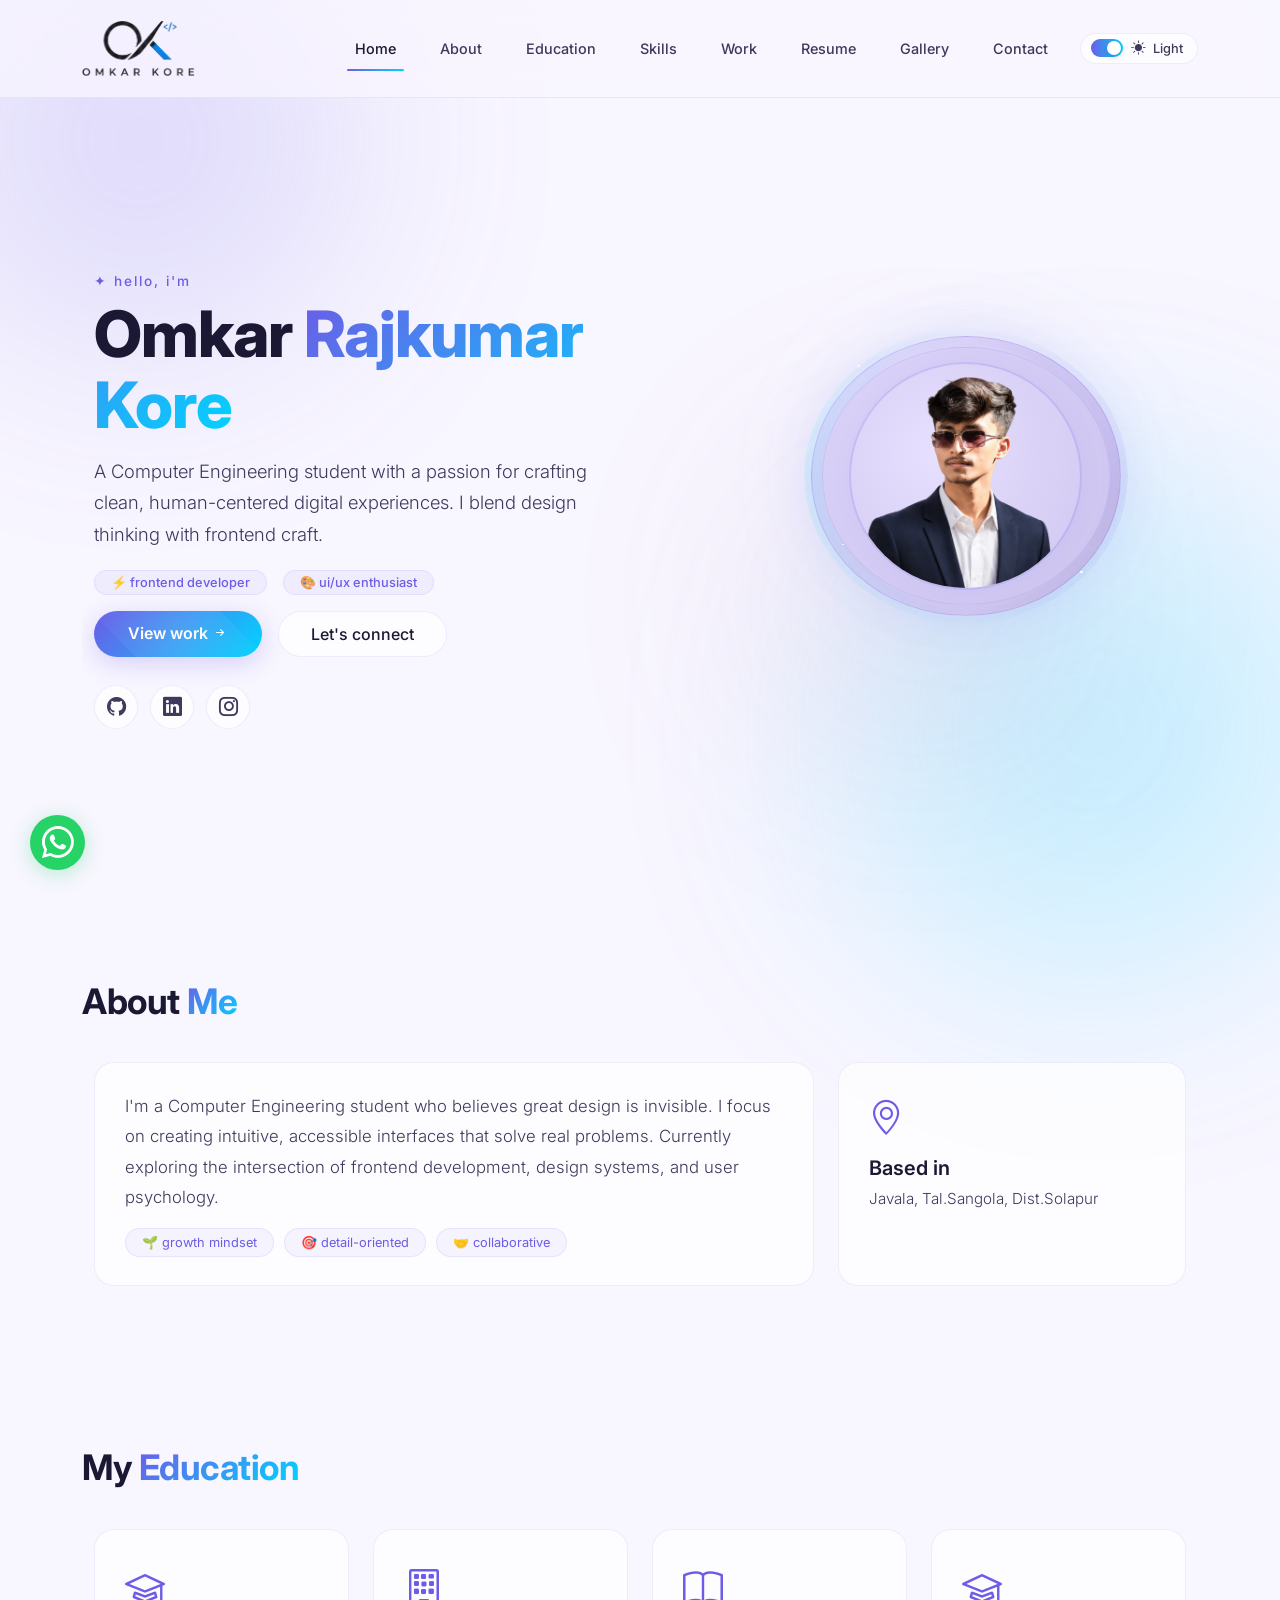
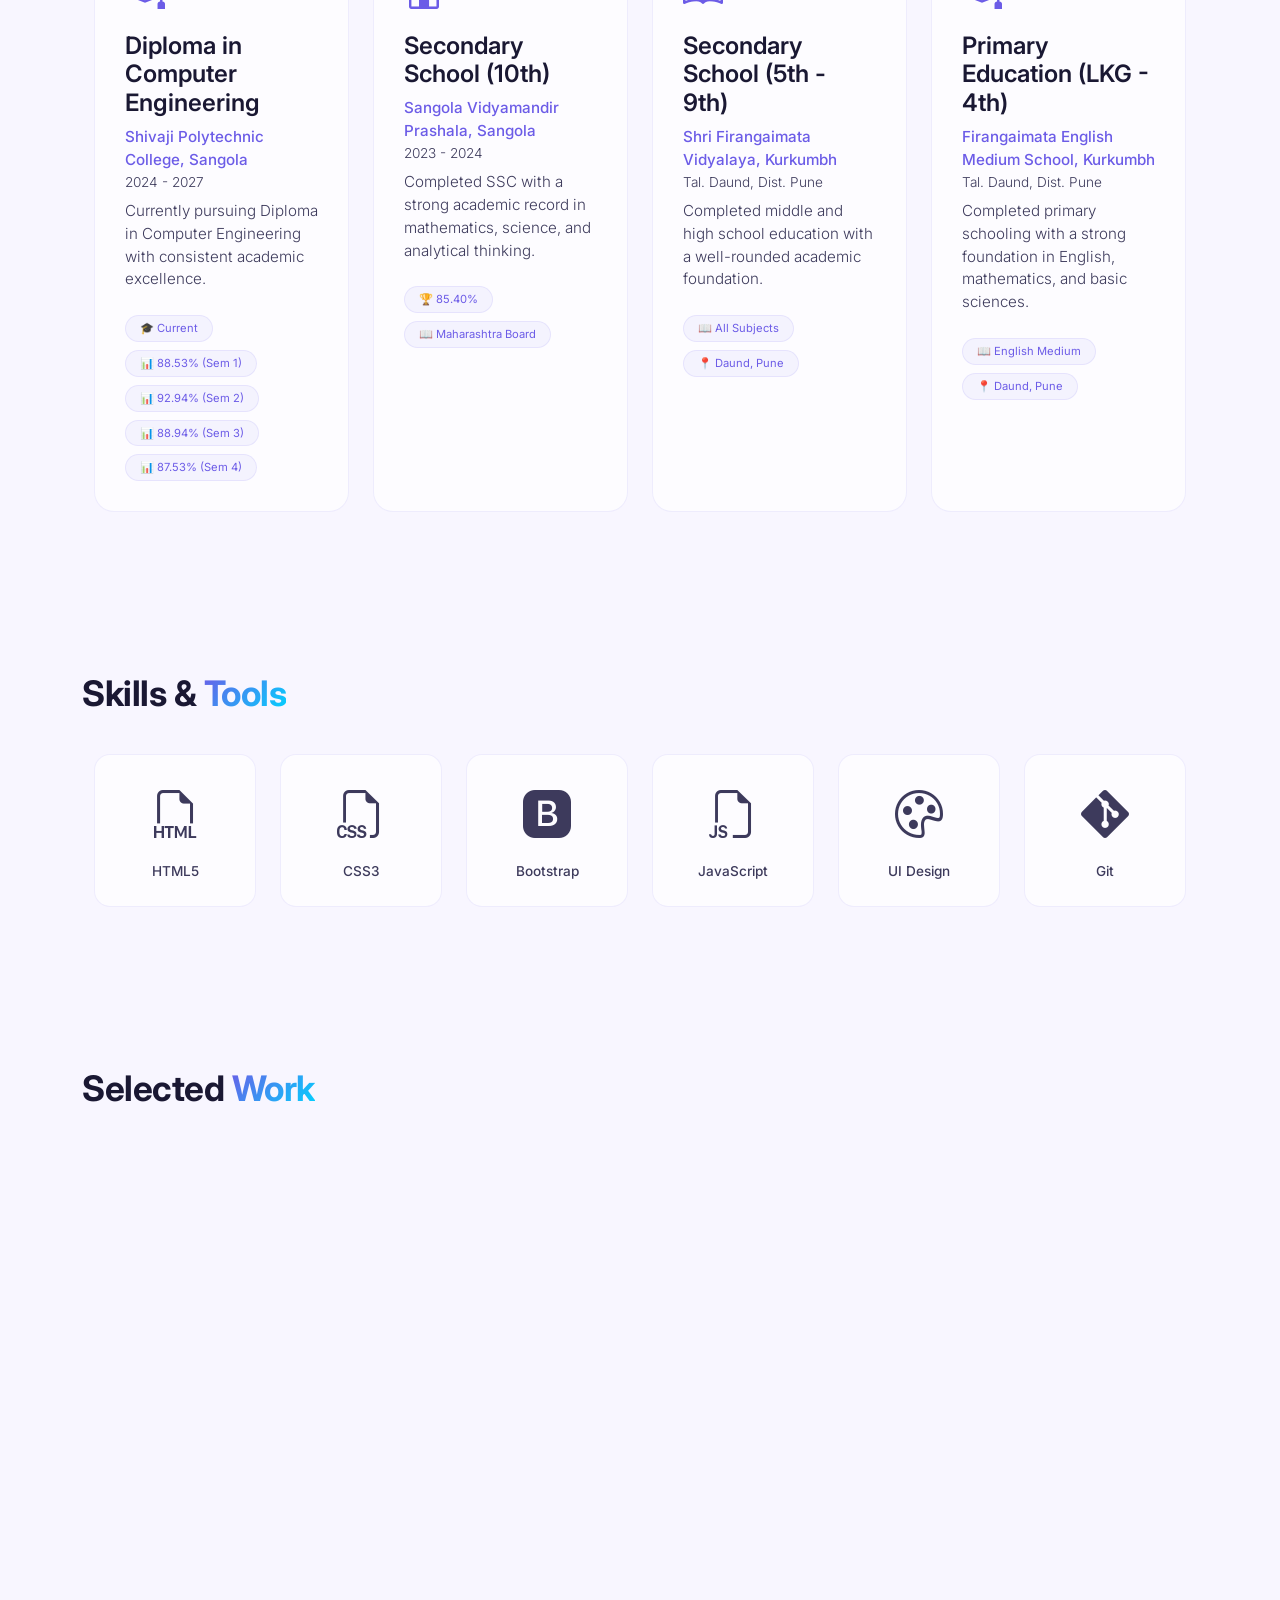
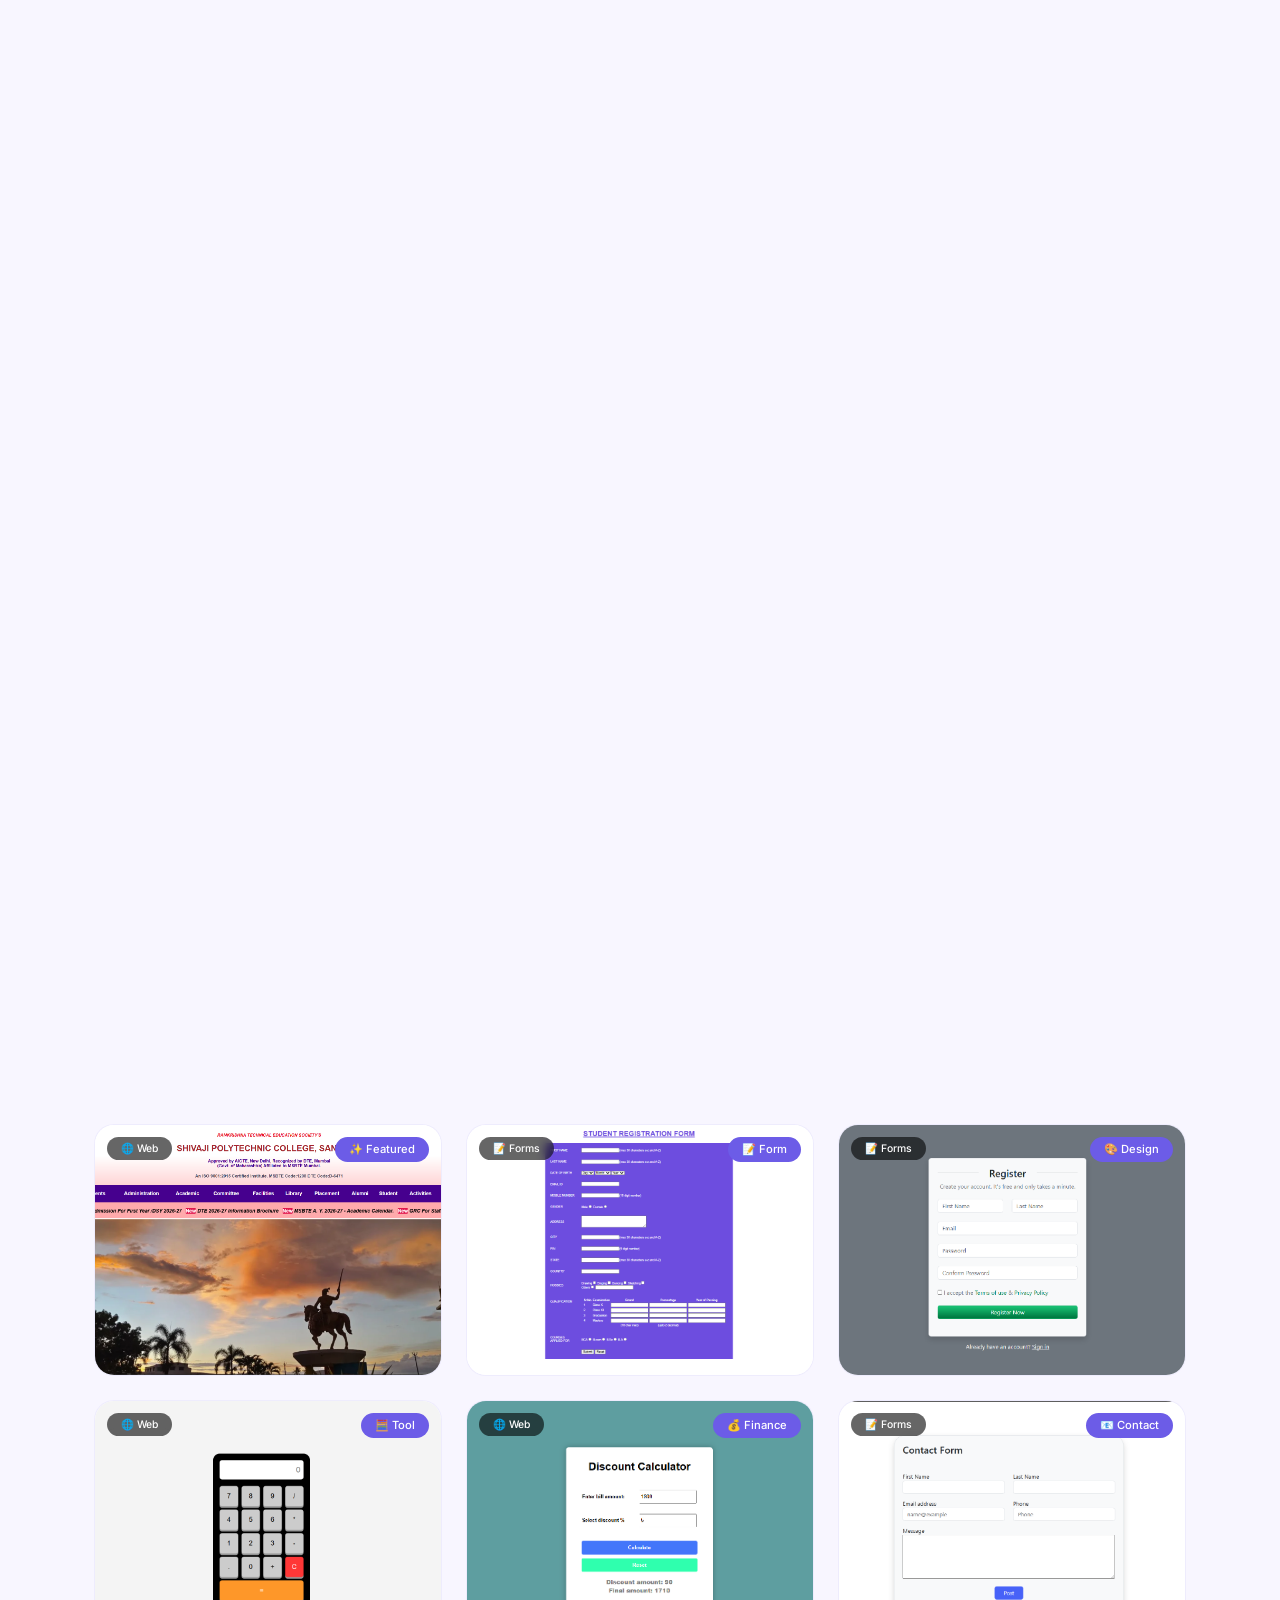
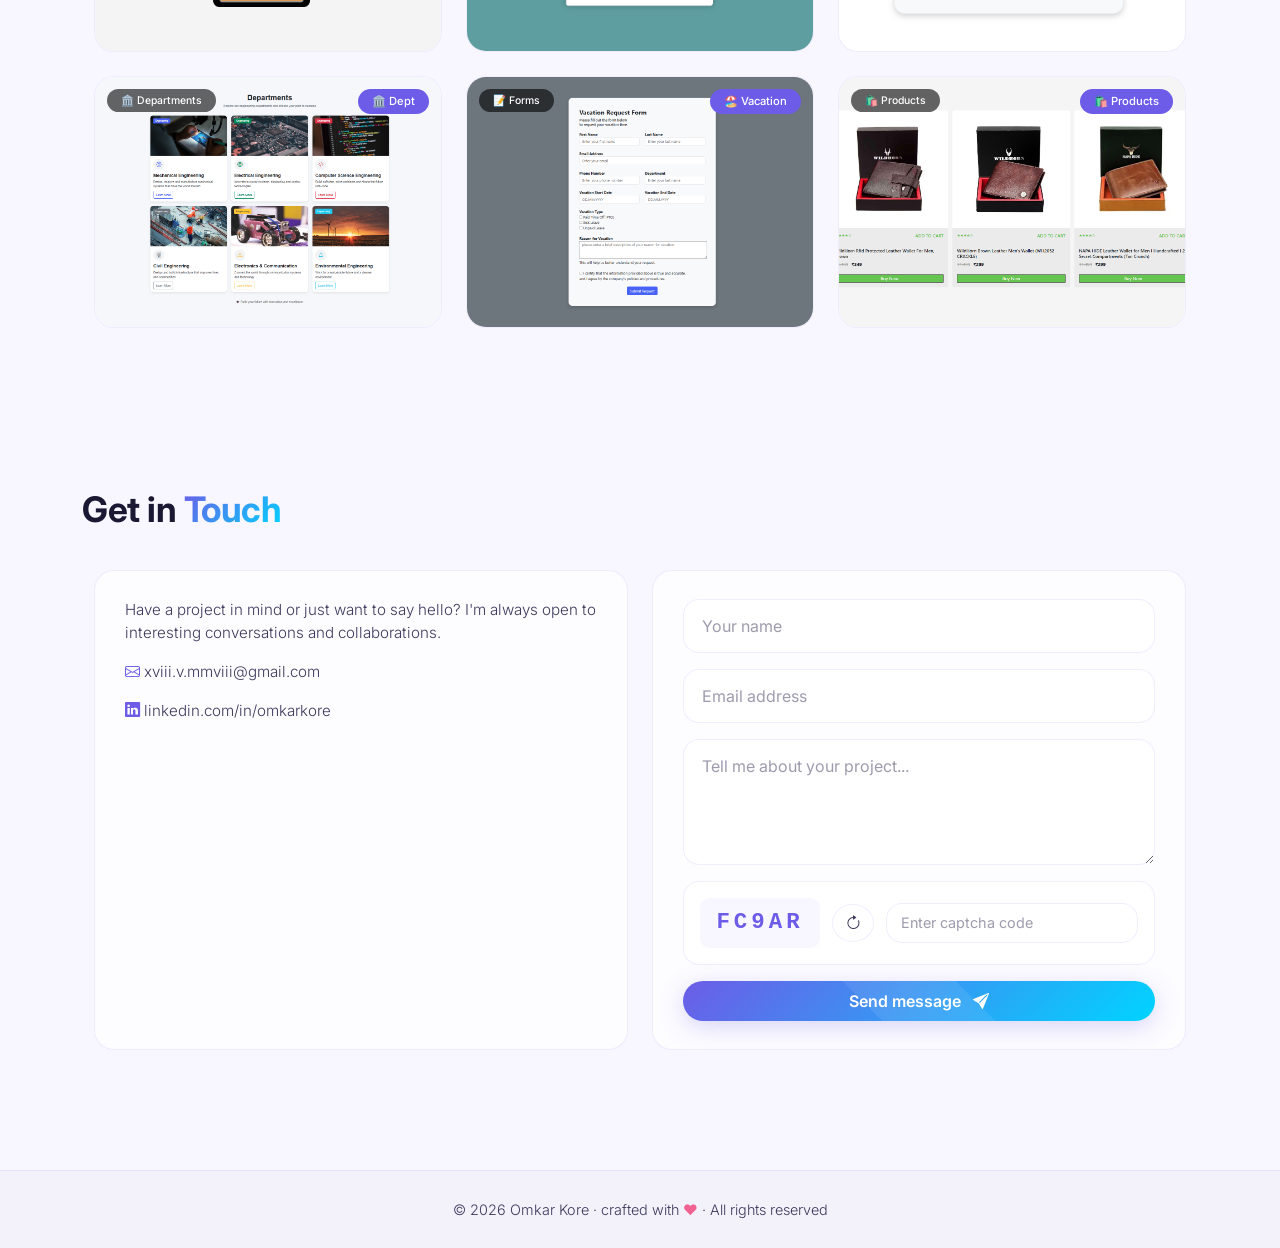
==== index.html @ c5bbfe99 "Update index.html" ====
<!DOCTYPE html>
<html lang="en" data-theme="dark">
<head>
  <meta charset="UTF-8" />
  <meta name="viewport" content="width=device-width, initial-scale=1.0, maximum-scale=1.0, user-scalable=no" />
  <title>Omkar Kore · portfolio</title>
  <!-- Bootstrap 5 + Icons -->
  <link href="https://cdn.jsdelivr.net/npm/bootstrap@5.3.3/dist/css/bootstrap.min.css" rel="stylesheet" />
  <link rel="stylesheet" href="https://cdn.jsdelivr.net/npm/bootstrap-icons@1.11.3/font/bootstrap-icons.min.css" />
  <!-- AOS Animation Library -->
  <link href="https://unpkg.com/aos@2.3.1/dist/aos.css" rel="stylesheet" />
  <!-- Google Font: Inter + Poppins -->
  <link href="https://fonts.googleapis.com/css2?family=Inter:opsz@14..32&family=Poppins:wght@300;400;500;600;700;800;900&display=swap" rel="stylesheet" />
  
  <style>
    /* ----- CSS variables (light/dark) ----- */
    :root {
      --bg: #0c0b1a;
      --surface: rgba(255, 255, 255, 0.04);
      --surface-hover: rgba(255, 255, 255, 0.08);
      --border: rgba(255, 255, 255, 0.06);
      --text: #f0f4ff;
      --text-secondary: #b5c4e8;
      --card-shadow: 0 20px 40px -12px rgba(0, 0, 0, 0.5);
      --glow: rgba(108, 92, 231, 0.15);
      --navbar-bg: rgba(11, 10, 26, 0.6);
      --tag-bg: rgba(108, 92, 231, 0.12);
      --tag-text: #b8a5ff;
      --gradient-start: #6c5ce7;
      --gradient-mid: #00d4ff;
      --gradient-end: #f06292;
      --footer-bg: rgba(255,255,255,0.02);
      --whatsapp-color: #25D366;
    }
    [data-theme="light"] {
      --bg: #f8f6ff;
      --surface: rgba(255, 255, 255, 0.7);
      --surface-hover: rgba(255, 255, 255, 0.9);
      --border: rgba(108, 92, 231, 0.10);
      --text: #1a1833;
      --text-secondary: #3d3a5c;
      --card-shadow: 0 20px 40px -12px rgba(108, 92, 231, 0.08);
      --glow: rgba(108, 92, 231, 0.05);
      --navbar-bg: rgba(248, 246, 255, 0.75);
      --tag-bg: rgba(108, 92, 231, 0.06);
      --tag-text: #6c5ce7;
      --footer-bg: rgba(0,0,0,0.02);
    }

    * { 
      margin: 0; 
      padding: 0; 
      box-sizing: border-box; 
    }
    
    html {
      overflow-x: hidden;
      width: 100%;
    }
    
    body {
      background: var(--bg);
      font-family: 'Inter', 'Poppins', sans-serif;
      color: var(--text);
      transition: background 0.4s, color 0.3s;
      overflow-x: hidden;
      width: 100%;
      position: relative;
      top: 0 !important;
    }

    section[id] {
      scroll-margin-top: 100px;
    }

    .container,
    .container-fluid,
    .row {
      overflow-x: hidden;
    }

    /* orbs */
    .orb {
      position: fixed;
      border-radius: 50%;
      filter: blur(120px);
      opacity: 0.20;
      z-index: 0;
      pointer-events: none;
      animation: orbFloat 24s ease-in-out infinite alternate;
    }
    .orb1 { width: 400px; height: 400px; background: #6c5ce7; top: -60px; left: -60px; }
    .orb2 { width: 500px; height: 500px; background: #00d4ff; bottom: -80px; right: -60px; animation-delay: -8s; }
    .orb3 { width: 300px; height: 300px; background: #f06292; top: 50%; left: 60%; animation-delay: -16s; opacity: 0.12; }
    @keyframes orbFloat {
      0% { transform: translate(0,0) scale(1); }
      50% { transform: translate(50px,-40px) scale(1.05); }
      100% { transform: translate(-30px,50px) scale(0.95); }
    }

    /* scrollbar */
    ::-webkit-scrollbar { width: 5px; }
    ::-webkit-scrollbar-track { background: var(--bg); }
    ::-webkit-scrollbar-thumb { background: linear-gradient(var(--gradient-start), var(--gradient-mid)); border-radius: 20px; }

    /* navbar */
    .custom-navbar {
      background: var(--navbar-bg);
      backdrop-filter: blur(14px) saturate(180%);
      -webkit-backdrop-filter: blur(14px) saturate(180%);
      border-bottom: 1px solid var(--border);
      padding: 16px 0;
      transition: 0.35s;
      z-index: 999;
      width: 100%;
      overflow: visible !important;
    }
    .custom-navbar::-webkit-scrollbar { display: none; }
    .custom-navbar { -ms-overflow-style: none; scrollbar-width: none; }
    
    .logo {
      font-size: 1.6rem;
      font-weight: 700;
      color: var(--text);
      text-decoration: none;
      letter-spacing: -0.5px;
      transition: transform 0.3s ease;
      display: flex;
      align-items: center;
    }
    .logo:hover { transform: scale(1.05); }
    .logo img {
      height: 55px;
      width: auto;
      transition: opacity 0.3s ease;
    }
    .logo span { color: var(--gradient-start); }
    .nav-link {
      color: var(--text-secondary) !important;
      font-weight: 500;
      margin: 0 14px;
      font-size: 0.9rem;
      transition: 0.3s;
      position: relative;
      white-space: nowrap;
    }
    .nav-link::after {
      content: '';
      position: absolute;
      bottom: -4px;
      left: 0;
      width: 0;
      height: 2px;
      background: linear-gradient(90deg, var(--gradient-start), var(--gradient-mid));
      transition: 0.3s;
      border-radius: 10px;
    }
    .nav-link:hover::after,
    .nav-link.active::after { width: 100%; }
    .nav-link:hover,
    .nav-link.active { color: var(--text) !important; }

    .navbar-theme-toggle {
      display: flex;
      align-items: center;
      gap: 8px;
      background: var(--surface);
      border: 1px solid var(--border);
      border-radius: 40px;
      padding: 4px 14px 4px 10px;
      cursor: pointer;
      transition: all 0.3s ease;
      color: var(--text-secondary);
      font-size: 0.8rem;
      font-weight: 500;
      user-select: none;
      margin-left: 10px;
      flex-shrink: 0;
    }
    .navbar-theme-toggle:hover {
      background: var(--surface-hover);
      border-color: var(--gradient-start);
      transform: scale(1.02);
    }
    .navbar-theme-toggle input { display: none; }
    .navbar-theme-toggle .slider {
      position: relative;
      width: 32px;
      height: 18px;
      background: var(--border);
      border-radius: 30px;
      transition: all 0.3s ease;
      flex-shrink: 0;
    }
    .navbar-theme-toggle .slider::after {
      content: '';
      position: absolute;
      top: 2px;
      left: 2px;
      width: 14px;
      height: 14px;
      background: white;
      border-radius: 50%;
      transition: all 0.3s ease;
      box-shadow: 0 2px 6px rgba(0,0,0,0.15);
    }
    .navbar-theme-toggle input:checked + .slider {
      background: linear-gradient(90deg, var(--gradient-start), var(--gradient-mid));
    }
    .navbar-theme-toggle input:checked + .slider::after { transform: translateX(14px); }
    .navbar-theme-toggle .icon { font-size: 0.9rem; }

    /* hero */
    .hero {
      min-height: 100vh;
      display: flex;
      align-items: center;
      padding-top: 100px;
      position: relative;
      z-index: 2;
      width: 100%;
    }
    .hero .subtitle {
      font-weight: 500;
      letter-spacing: 2px;
      color: var(--gradient-start);
      font-size: 0.85rem;
      margin-bottom: 8px;
    }
    .hero h1 {
      font-size: 4rem;
      font-weight: 800;
      line-height: 1.1;
      color: var(--text);
      letter-spacing: -1px;
    }
    .hero h1 span {
      background: linear-gradient(135deg, var(--gradient-start), var(--gradient-mid));
      -webkit-background-clip: text;
      -webkit-text-fill-color: transparent;
      background-clip: text;
      animation: gradientShift 3s ease-in-out infinite;
    }
    @keyframes gradientShift {
      0%, 100% { background-position: 0% 50%; }
      50% { background-position: 100% 50%; }
    }
    .hero .bio {
      font-size: 1.15rem;
      color: var(--text-secondary);
      max-width: 500px;
      line-height: 1.7;
      font-weight: 300;
      margin: 16px 0 20px;
    }
    .hero .highlight {
      display: inline-block;
      background: var(--tag-bg);
      color: var(--tag-text);
      padding: 2px 16px;
      border-radius: 40px;
      font-size: 0.8rem;
      font-weight: 500;
      border: 1px solid var(--border);
      transition: all 0.3s ease;
    }
    .hero .highlight:hover {
      transform: translateY(-2px) scale(1.05);
      box-shadow: 0 4px 12px rgba(108, 92, 231, 0.2);
    }
    .btn-outline-soft {
      background: var(--surface);
      border: 1px solid var(--border);
      color: var(--text);
      padding: 10px 32px;
      border-radius: 60px;
      font-weight: 500;
      transition: all 0.3s ease;
      text-decoration: none;
      display: inline-block;
      position: relative;
      overflow: hidden;
    }
    .btn-outline-soft::before {
      content: '';
      position: absolute;
      top: 0;
      left: -100%;
      width: 100%;
      height: 100%;
      background: linear-gradient(90deg, transparent, rgba(108, 92, 231, 0.1), transparent);
      transition: 0.5s;
    }
    .btn-outline-soft:hover::before { left: 100%; }
    .btn-outline-soft:hover {
      background: var(--surface-hover);
      border-color: var(--gradient-start);
      color: var(--text);
      transform: translateY(-2px);
    }
    .btn-glow {
      background: linear-gradient(135deg, var(--gradient-start), var(--gradient-mid));
      border: none;
      color: #fff;
      padding: 10px 34px;
      border-radius: 60px;
      font-weight: 600;
      box-shadow: 0 6px 24px rgba(108, 92, 231, 0.25);
      transition: all 0.3s ease;
      text-decoration: none;
      display: inline-block;
      position: relative;
      overflow: hidden;
    }
    .btn-glow::after {
      content: '';
      position: absolute;
      top: -50%;
      left: -50%;
      width: 200%;
      height: 200%;
      background: radial-gradient(circle, rgba(255,255,255,0.1) 0%, transparent 60%);
      animation: shimmer 3s infinite;
      transform: rotate(45deg);
    }
    @keyframes shimmer {
      0% { transform: translateX(-100%) rotate(45deg); }
      100% { transform: translateX(100%) rotate(45deg); }
    }
    .btn-glow:hover {
      transform: translateY(-3px) scale(1.02);
      box-shadow: 0 12px 32px rgba(0, 212, 255, 0.3);
      color: #fff;
    }
    .social-icons {
      display: flex;
      gap: 12px;
      margin-top: 28px;
      flex-wrap: wrap;
    }
    .social-icons a {
      width: 44px;
      height: 44px;
      display: flex;
      align-items: center;
      justify-content: center;
      border-radius: 50%;
      background: var(--surface);
      color: var(--text-secondary);
      font-size: 1.2rem;
      transition: all 0.3s ease;
      border: 1px solid var(--border);
      text-decoration: none;
      position: relative;
      overflow: hidden;
      flex-shrink: 0;
    }
    .social-icons a::before {
      content: '';
      position: absolute;
      top: 0;
      left: 0;
      width: 100%;
      height: 100%;
      background: linear-gradient(135deg, var(--gradient-start), var(--gradient-mid));
      opacity: 0;
      transition: 0.3s;
      border-radius: 50%;
    }
    .social-icons a:hover::before { opacity: 1; }
    .social-icons a i { position: relative; z-index: 1; }
    .social-icons a:hover {
      transform: translateY(-4px) scale(1.1);
      border-color: transparent;
    }
    .social-icons a:hover i { color: #fff; }

    /* sections */
    .section-space { padding: 80px 0; position: relative; z-index: 2; width: 100%; }
    .section-title {
      font-size: 2.2rem;
      font-weight: 700;
      margin-bottom: 40px;
      color: var(--text);
      letter-spacing: -0.5px;
    }
    .section-title span {
      background: linear-gradient(135deg, var(--gradient-start), var(--gradient-mid));
      -webkit-background-clip: text;
      -webkit-text-fill-color: transparent;
      background-clip: text;
    }

    .education-card {
      background: var(--surface);
      border: 1px solid var(--border);
      border-radius: 20px;
      padding: 30px;
      transition: all 0.4s ease;
      height: 100%;
      position: relative;
      overflow: hidden;
    }
    .education-card:hover {
      transform: translateY(-8px);
      border-color: var(--gradient-start);
      box-shadow: 0 20px 40px -12px rgba(108, 92, 231, 0.15);
    }
    .education-card .edu-icon {
      font-size: 2.5rem;
      color: var(--gradient-start);
      margin-bottom: 12px;
      display: inline-block;
    }
    .education-card h4 { color: var(--text); font-weight: 600; margin-bottom: 8px; }
    .education-card .institution { color: var(--gradient-start); font-weight: 500; font-size: 0.95rem; }
    .education-card .year { color: var(--text-secondary); font-size: 0.85rem; font-weight: 300; }
    .education-card p { color: var(--text-secondary); font-weight: 300; font-size: 0.95rem; margin-top: 8px; }
    .education-card .edu-tag {
      display: inline-block;
      background: var(--tag-bg);
      color: var(--tag-text);
      padding: 4px 14px;
      border-radius: 40px;
      font-size: 0.7rem;
      margin-top: 8px;
      border: 1px solid var(--border);
    }

    /* gallery */
    .gallery-filter {
      display: flex;
      flex-wrap: wrap;
      gap: 10px;
      margin-bottom: 30px;
      justify-content: center;
    }
    .gallery-filter .filter-btn {
      background: var(--surface);
      border: 1px solid var(--border);
      color: var(--text-secondary);
      padding: 8px 22px;
      border-radius: 40px;
      font-size: 0.85rem;
      font-weight: 500;
      cursor: pointer;
      transition: all 0.3s ease;
    }
    .gallery-filter .filter-btn:hover,
    .gallery-filter .filter-btn.active {
      background: var(--gradient-start);
      color: #fff;
      border-color: var(--gradient-start);
      transform: translateY(-2px);
      box-shadow: 0 6px 20px rgba(108, 92, 231, 0.2);
    }
    .gallery-card {
      position: relative;
      border-radius: 20px;
      overflow: hidden;
      cursor: pointer;
      transition: all 0.4s ease;
      border: 1px solid var(--border);
      background: var(--surface);
    }
    .gallery-card:hover {
      transform: translateY(-8px) scale(1.02);
      border-color: var(--gradient-start);
      box-shadow: 0 20px 40px -12px rgba(108, 92, 231, 0.15);
    }
    .gallery-card img {
      width: 100%;
      height: 250px;
      object-fit: cover;
      transition: all 0.6s ease;
    }
    .gallery-card:hover img { transform: scale(1.05); }
    .gallery-card .gallery-overlay {
      position: absolute;
      bottom: 0;
      left: 0;
      right: 0;
      padding: 20px;
      background: linear-gradient(transparent, rgba(0,0,0,0.7));
      color: white;
      opacity: 0;
      transition: all 0.4s ease;
    }
    .gallery-card:hover .gallery-overlay { opacity: 1; }
    .gallery-card .gallery-overlay h5 { margin: 0; font-weight: 600; font-size: 1rem; }
    .gallery-card .gallery-overlay p { margin: 0; font-size: 0.8rem; opacity: 0.8; }
    .gallery-card .gallery-badge {
      position: absolute;
      top: 12px;
      right: 12px;
      background: var(--gradient-start);
      color: #fff;
      padding: 4px 14px;
      border-radius: 40px;
      font-size: 0.7rem;
      font-weight: 500;
    }
    .gallery-card .gallery-category {
      position: absolute;
      top: 12px;
      left: 12px;
      background: rgba(0,0,0,0.6);
      color: #fff;
      padding: 4px 14px;
      border-radius: 40px;
      font-size: 0.65rem;
      font-weight: 500;
      backdrop-filter: blur(4px);
    }

    .gallery-modal-img {
      width: 100%;
      border-radius: 16px;
      max-height: 70vh;
      object-fit: contain;
    }
    .gallery-modal-content {
      background: var(--bg);
      color: var(--text);
      border: 1px solid var(--border);
      border-radius: 20px;
    }
    .gallery-modal-content .modal-header {
      border-bottom: 1px solid var(--border);
      padding: 20px 30px;
    }
    .gallery-modal-content .modal-header .btn-close {
      filter: invert(1);
    }
    [data-theme="light"] .gallery-modal-content .modal-header .btn-close {
      filter: invert(0);
    }
    .gallery-modal-content .modal-body {
      padding: 30px;
      text-align: center;
    }

    .card-simple {
      background: var(--surface);
      border: 1px solid var(--border);
      border-radius: 20px;
      padding: 28px 30px;
      transition: all 0.4s ease;
      height: 100%;
      backdrop-filter: blur(4px);
      position: relative;
      overflow: hidden;
    }
    .card-simple::before {
      content: '';
      position: absolute;
      top: 0;
      left: -100%;
      width: 100%;
      height: 100%;
      background: linear-gradient(90deg, transparent, rgba(108, 92, 231, 0.05), transparent);
      transition: 0.5s;
    }
    .card-simple:hover::before { left: 100%; }
    .card-simple:hover {
      transform: translateY(-6px) scale(1.01);
      border-color: rgba(108, 92, 231, 0.2);
      box-shadow: 0 16px 40px -12px rgba(108, 92, 231, 0.1);
    }
    .card-simple .icon {
      font-size: 2.2rem;
      color: var(--gradient-start);
      margin-bottom: 12px;
      display: inline-block;
      animation: pulse 2s ease-in-out infinite;
    }
    @keyframes pulse {
      0%, 100% { transform: scale(1); }
      50% { transform: scale(1.1); }
    }
    .card-simple h5 { font-weight: 600; color: var(--text); }
    .card-simple p { color: var(--text-secondary); font-weight: 300; font-size: 0.95rem; }

    .resume-card {
      background: var(--surface);
      border: 1px solid var(--border);
      border-radius: 20px;
      padding: 40px 30px;
      text-align: center;
      transition: all 0.4s ease;
      cursor: pointer;
      width: 100%;
    }
    .resume-card:hover {
      transform: translateY(-8px) scale(1.02);
      border-color: var(--gradient-start);
      box-shadow: 0 20px 40px -12px rgba(108, 92, 231, 0.15);
    }
    .resume-card .resume-icon {
      font-size: 4rem;
      color: var(--gradient-start);
      margin-bottom: 16px;
      display: inline-block;
      animation: float 3s ease-in-out infinite;
    }
    .resume-card h4 { color: var(--text); font-weight: 600; margin-bottom: 8px; }
    .resume-card p { color: var(--text-secondary); font-weight: 300; }
    .resume-skill-tag {
      display: inline-block;
      background: var(--tag-bg);
      color: var(--tag-text);
      padding: 6px 18px;
      border-radius: 40px;
      font-size: 0.8rem;
      margin: 4px;
      border: 1px solid var(--border);
    }

    .skill-logo-card {
      background: var(--surface);
      border: 1px solid var(--border);
      border-radius: 16px;
      padding: 24px 16px;
      text-align: center;
      transition: all 0.4s ease;
      height: 100%;
      display: flex;
      flex-direction: column;
      align-items: center;
      justify-content: center;
      position: relative;
      overflow: hidden;
    }
    .skill-logo-card::after {
      content: '';
      position: absolute;
      top: 50%;
      left: 50%;
      width: 0;
      height: 0;
      border-radius: 50%;
      background: radial-gradient(circle, rgba(108, 92, 231, 0.1), transparent);
      transition: 0.5s;
      transform: translate(-50%, -50%);
    }
    .skill-logo-card:hover::after {
      width: 200%;
      height: 200%;
    }
    .skill-logo-card:hover {
      transform: translateY(-6px) scale(1.02);
      border-color: var(--gradient-start);
      box-shadow: 0 12px 32px -12px rgba(108, 92, 231, 0.15);
    }
    .skill-logo-card i {
      font-size: 3rem;
      margin-bottom: 10px;
      color: var(--text-secondary);
      transition: all 0.4s ease;
      position: relative;
      z-index: 1;
    }
    .skill-logo-card:hover i {
      background: linear-gradient(135deg, var(--gradient-start), var(--gradient-mid));
      -webkit-background-clip: text;
      -webkit-text-fill-color: transparent;
      background-clip: text;
      transform: scale(1.1) rotate(5deg);
    }
    .skill-logo-card span {
      font-size: 0.85rem;
      font-weight: 500;
      color: var(--text-secondary);
      position: relative;
      z-index: 1;
      transition: 0.3s;
    }
    .skill-logo-card:hover span { color: var(--text); }

    .project-card {
      background: var(--surface);
      border: 1px solid var(--border);
      border-radius: 20px;
      overflow: hidden;
      transition: all 0.4s ease;
      height: 100%;
      position: relative;
      cursor: pointer;
    }
    .project-card::before {
      content: '';
      position: absolute;
      top: 0;
      left: 0;
      width: 100%;
      height: 100%;
      background: linear-gradient(135deg, rgba(108, 92, 231, 0.1), transparent);
      opacity: 0;
      transition: 0.4s;
      z-index: 1;
    }
    .project-card:hover::before { opacity: 1; }
    .project-card:hover {
      transform: translateY(-8px) scale(1.01);
      border-color: rgba(108, 92, 231, 0.2);
      box-shadow: 0 20px 40px -12px rgba(108, 92, 231, 0.08);
    }
    .project-card img {
      width: 100%;
      height: 180px;
      object-fit: cover;
      transition: all 0.6s ease;
    }
    .project-card:hover img { transform: scale(1.05) rotate(1deg); }
    .project-body { 
      padding: 20px 24px 24px;
      position: relative;
      z-index: 2;
    }
    .project-body h5 { 
      font-weight: 600; 
      color: var(--text);
      transition: 0.3s;
    }
    .project-card:hover .project-body h5 {
      background: linear-gradient(135deg, var(--gradient-start), var(--gradient-mid));
      -webkit-background-clip: text;
      -webkit-text-fill-color: transparent;
      background-clip: text;
    }
    .project-body p { color: var(--text-secondary); font-size: 0.9rem; font-weight: 300; }

    .project-modal-content {
      background: var(--bg);
      color: var(--text);
      border: 1px solid var(--border);
      border-radius: 20px;
    }
    .project-modal-content .modal-header {
      border-bottom: 1px solid var(--border);
      padding: 20px 30px;
    }
    .project-modal-content .modal-header .btn-close {
      filter: invert(1);
    }
    [data-theme="light"] .project-modal-content .modal-header .btn-close {
      filter: invert(0);
    }
    .project-modal-content .modal-body {
      padding: 0;
      height: 80vh;
      max-height: 800px;
      position: relative;
      min-height: 400px;
    }
    .project-modal-content .modal-body iframe {
      width: 100%;
      height: 100%;
      border: none;
      border-radius: 0 0 20px 20px;
      position: absolute;
      top: 0;
      left: 0;
    }
    .project-modal-content .modal-footer {
      border-top: 1px solid var(--border);
      padding: 20px 30px;
    }
    .project-loading {
      display: flex;
      align-items: center;
      justify-content: center;
      height: 100%;
      color: var(--text-secondary);
      font-size: 1.1rem;
      position: absolute;
      top: 0;
      left: 0;
      width: 100%;
      z-index: 10;
      background: var(--bg);
      border-radius: 0 0 20px 20px;
    }
    .project-loading .spinner {
      animation: spin 1s linear infinite;
      margin-right: 12px;
      font-size: 2rem;
    }

    .form-control {
      background: var(--surface);
      border: 1px solid var(--border);
      color: var(--text);
      padding: 14px 18px;
      border-radius: 16px;
      transition: all 0.3s ease;
      width: 100%;
    }
    .form-control:focus {
      background: var(--surface-hover);
      border-color: var(--gradient-start);
      box-shadow: 0 0 0 4px rgba(108, 92, 231, 0.06);
      color: var(--text);
      transform: scale(1.01);
    }
    .form-control::placeholder { color: var(--text-secondary); opacity: 0.5; }

    .captcha-container {
      background: var(--surface);
      border: 1px solid var(--border);
      border-radius: 16px;
      padding: 16px;
      display: flex;
      align-items: center;
      gap: 12px;
      flex-wrap: wrap;
      margin-bottom: 16px;
      width: 100%;
    }
    .captcha-text {
      background: var(--bg);
      padding: 8px 16px;
      border-radius: 10px;
      font-family: 'Courier New', monospace;
      font-size: 1.4rem;
      font-weight: 700;
      letter-spacing: 4px;
      color: var(--gradient-start);
      user-select: none;
      min-width: 120px;
      text-align: center;
    }
    .captcha-refresh {
      cursor: pointer;
      padding: 6px 12px;
      border-radius: 50%;
      transition: all 0.3s ease;
      background: var(--surface);
      border: 1px solid var(--border);
      color: var(--text-secondary);
      flex-shrink: 0;
    }
    .captcha-refresh:hover {
      transform: rotate(180deg);
      border-color: var(--gradient-start);
      color: var(--text);
    }
    .captcha-input { flex: 1; min-width: 120px; }
    .captcha-input .form-control { padding: 8px 14px; font-size: 0.9rem; }
    .captcha-error { color: #f06292; font-size: 0.85rem; margin-top: 4px; display: none; }

    footer {
      background: var(--footer-bg);
      border-top: 1px solid var(--border);
      padding: 28px 0;
      margin-top: 40px;
      width: 100%;
    }
    .footer-content {
      display: flex;
      justify-content: center;
      align-items: center;
      flex-wrap: wrap;
      gap: 16px;
    }
    .footer-content p {
      color: var(--text-secondary);
      font-weight: 300;
      font-size: 0.9rem;
      margin: 0;
      transition: 0.3s;
      text-align: center;
    }
    .footer-content p:hover { color: var(--text); }

    .back-to-top {
      position: fixed;
      bottom: 30px;
      right: 30px;
      width: 50px;
      height: 50px;
      border-radius: 50%;
      background: linear-gradient(135deg, var(--gradient-start), var(--gradient-mid));
      color: #fff;
      border: none;
      font-size: 1.5rem;
      display: flex;
      align-items: center;
      justify-content: center;
      cursor: pointer;
      box-shadow: 0 4px 20px rgba(108, 92, 231, 0.3);
      transition: all 0.3s ease;
      opacity: 0;
      visibility: hidden;
      transform: translateY(20px);
      z-index: 1000;
    }
    .back-to-top.show {
      opacity: 1;
      visibility: visible;
      transform: translateY(0);
    }
    .back-to-top:hover {
      transform: translateY(-5px) scale(1.05);
      box-shadow: 0 8px 30px rgba(108, 92, 231, 0.4);
    }

    .whatsapp-button {
      position: fixed;
      bottom: 30px;
      left: 30px;
      width: 55px;
      height: 55px;
      border-radius: 50%;
      background: var(--whatsapp-color);
      color: #fff;
      border: none;
      font-size: 2rem;
      display: flex;
      align-items: center;
      justify-content: center;
      cursor: pointer;
      box-shadow: 0 4px 20px rgba(37, 211, 102, 0.3);
      transition: all 0.3s ease;
      z-index: 1000;
      text-decoration: none;
      animation: whatsappPulse 2s ease-in-out infinite;
    }
    @keyframes whatsappPulse {
      0%, 100% { transform: scale(1); }
      50% { transform: scale(1.05); }
    }
    .whatsapp-button:hover {
      transform: scale(1.1) rotate(-5deg);
      box-shadow: 0 8px 30px rgba(37, 211, 102, 0.4);
      color: #fff;
    }

    .toast-container {
      position: fixed;
      top: 90px;
      right: 20px;
      z-index: 9999;
      max-width: 90%;
    }
    .toast-custom {
      background: var(--surface);
      backdrop-filter: blur(14px);
      border: 1px solid var(--border);
      border-radius: 16px;
      color: var(--text);
      padding: 16px 24px;
      box-shadow: 0 10px 40px rgba(0,0,0,0.3);
      min-width: 280px;
      animation: slideInRight 0.5s ease;
    }
    .toast-custom.success { border-left: 4px solid var(--whatsapp-color); }
    .toast-custom.error { border-left: 4px solid #f06292; }
    @keyframes slideInRight {
      from { opacity: 0; transform: translateX(100px); }
      to { opacity: 1; transform: translateX(0); }
    }
    .toast-custom .toast-header {
      background: transparent;
      border: none;
      color: var(--text);
      padding: 0 0 8px 0;
      font-weight: 600;
    }
    .toast-custom .toast-body {
      padding: 0;
      color: var(--text-secondary);
      font-size: 0.9rem;
    }

    .resume-modal-content {
      background: var(--bg);
      color: var(--text);
      border: 1px solid var(--border);
      border-radius: 20px;
    }
    .resume-modal-content .modal-header {
      border-bottom: 1px solid var(--border);
      padding: 20px 30px;
    }
    .resume-modal-content .modal-header .btn-close {
      filter: invert(1);
    }
    [data-theme="light"] .resume-modal-content .modal-header .btn-close {
      filter: invert(0);
    }
    .resume-modal-content .modal-body {
      padding: 0;
      height: 80vh;
      max-height: 800px;
      position: relative;
      min-height: 400px;
    }
    .resume-modal-content .modal-body iframe {
      width: 100%;
      height: 100%;
      border: none;
      border-radius: 0 0 20px 20px;
      position: absolute;
      top: 0;
      left: 0;
    }
    .resume-modal-content .modal-footer {
      border-top: 1px solid var(--border);
      padding: 20px 30px;
    }
    .resume-download-btn {
      background: linear-gradient(135deg, var(--gradient-start), var(--gradient-mid));
      color: #fff;
      border: none;
      padding: 12px 40px;
      border-radius: 60px;
      font-weight: 600;
      transition: all 0.3s ease;
      text-decoration: none;
      display: inline-flex;
      align-items: center;
      gap: 10px;
    }
    .resume-download-btn:hover {
      transform: translateY(-3px) scale(1.02);
      box-shadow: 0 12px 32px rgba(0, 212, 255, 0.3);
      color: #fff;
    }
    .pdf-loading {
      display: flex;
      align-items: center;
      justify-content: center;
      height: 100%;
      color: var(--text-secondary);
      font-size: 1.1rem;
      position: absolute;
      top: 0;
      left: 0;
      width: 100%;
      z-index: 10;
      background: var(--bg);
      border-radius: 0 0 20px 20px;
    }
    .pdf-loading .spinner {
      animation: spin 1s linear infinite;
      margin-right: 12px;
      font-size: 2rem;
    }
    @keyframes spin {
      0% { transform: rotate(0deg); }
      100% { transform: rotate(360deg); }
    }

    .btn-loading {
      position: relative;
      pointer-events: none;
      opacity: 0.7;
    }
    .btn-loading::after {
      content: '';
      position: absolute;
      width: 20px;
      height: 20px;
      border: 2px solid transparent;
      border-top: 2px solid white;
      border-radius: 50%;
      animation: spin 0.8s linear infinite;
      right: 20px;
      top: 50%;
      transform: translateY(-50%);
    }

    @media (max-width: 992px) {
      .hero h1 { font-size: 3rem; }
      .profile-img { width: 240px; height: 240px; }
      .hero { text-align: center; }
      .hero .bio { margin: 16px auto; }
      .social-icons { justify-content: center; }
      .section-title { font-size: 1.9rem; text-align: center; }
      .footer-content { flex-direction: column; text-align: center; }
      .navbar-theme-toggle { margin-left: 0; margin-top: 8px; justify-content: center; }
      .resume-modal-content .modal-body,
      .project-modal-content .modal-body { height: 60vh; max-height: 600px; min-height: 300px; }
      .hero .row { display: flex; flex-direction: column-reverse; }
      .hero .row .col-lg-5 { order: -1; }
      .hero .row .col-lg-7 { order: 1; }
      .gallery-card img { height: 200px; }
    }
    
    @media (max-width: 576px) {
      .hero h1 { font-size: 2.4rem; }
      .profile-img { width: 180px; height: 180px; }
      .btn-glow, .btn-outline-soft { width: 100%; text-align: center; margin-bottom: 8px; justify-content: center; }
      .card-simple { padding: 20px; }
      .skill-logo-card { padding: 16px 12px; }
      .skill-logo-card i { font-size: 2.4rem; }
      .hero .highlight { font-size: 0.7rem; padding: 2px 12px; }
      .back-to-top { width: 40px; height: 40px; font-size: 1.2rem; bottom: 20px; right: 20px; }
      .whatsapp-button { width: 45px; height: 45px; font-size: 1.6rem; bottom: 20px; left: 20px; }
      .captcha-container { flex-direction: column; align-items: stretch; }
      .captcha-text { font-size: 1.2rem; min-width: auto; }
      .toast-container { right: 10px; left: 10px; }
      .toast-custom { min-width: auto; width: 100%; }
      .resume-modal-content .modal-body,
      .project-modal-content .modal-body { height: 50vh; max-height: 400px; min-height: 250px; }
      .resume-modal-content .modal-header,
      .project-modal-content .modal-header { padding: 15px 20px; }
      .resume-modal-content .modal-footer,
      .project-modal-content .modal-footer { padding: 15px 20px; flex-wrap: wrap; justify-content: center; }
      .resume-download-btn { padding: 10px 20px; font-size: 0.9rem; width: 100%; justify-content: center; }
      .resume-modal-content .modal-footer .btn-outline-soft,
      .project-modal-content .modal-footer .btn-outline-soft { width: 100%; text-align: center; }
      .section-space { padding: 50px 0; }
      .container { padding-left: 15px; padding-right: 15px; }
      .d-flex.flex-wrap.gap-3 { gap: 10px !important; }
      .d-flex.flex-wrap.gap-3 .btn-glow,
      .d-flex.flex-wrap.gap-3 .btn-outline-soft { width: 100%; text-align: center; }
      .navbar-theme-toggle { margin: 5px auto; }
      .logo img { height: 40px; }
      .education-card { padding: 20px; }
      .gallery-card img { height: 180px; }
    }

    @media (max-width: 400px) {
      .hero h1 { font-size: 2rem; }
      .profile-img { width: 150px; height: 150px; }
      .card-simple { padding: 16px; }
      .resume-card { padding: 25px 20px; }
      .resume-card .resume-icon { font-size: 3rem; }
      .logo img { height: 35px; }
      .education-card h4 { font-size: 1.1rem; }
      .gallery-card img { height: 150px; }
    }

    [data-aos] { pointer-events: none; }
    [data-aos].aos-animate { pointer-events: auto; }

    img, svg, video, iframe { max-width: 100%; height: auto; }
    .row { margin-left: 0; margin-right: 0; }
    .col-lg-7, .col-lg-5, .col-lg-8, .col-lg-4, .col-lg-6,
    .col-md-4, .col-md-3, .col-4 { padding-left: 12px; padding-right: 12px; }

    /* ===== PROFILE PICTURE - HOLE / VOM / SPACE EFFECT ===== */
.profile-wrapper {
  position: relative;
  width: 310px;
  height: 280px;
  margin: 0 auto;
  border-radius: 50%;
  background: radial-gradient(circle at 30% 30%, #1a1a3e, #0a0a1a 70%, #000);
  box-shadow: 0 0 60px rgba(108, 92, 231, 0.3), 0 0 120px rgba(0, 212, 255, 0.15), inset 0 0 80px rgba(108, 92, 231, 0.1);
  display: flex;
  align-items: center;
  justify-content: center;
  animation: spacePulse 6s ease-in-out infinite;
  transition: all 0.4s ease;
  border: 1px solid rgba(108, 92, 231, 0.2);
}
@keyframes spacePulse {
  0%, 100% { box-shadow: 0 0 60px rgba(108, 92, 231, 0.3), 0 0 120px rgba(0, 212, 255, 0.15), inset 0 0 80px rgba(108, 92, 231, 0.1); transform: scale(1); }
  50% { box-shadow: 0 0 80px rgba(108, 92, 231, 0.5), 0 0 160px rgba(0, 212, 255, 0.25), inset 0 0 120px rgba(108, 92, 231, 0.2); transform: scale(1.02); }
}
.profile-wrapper::before {
  content: '';
  position: absolute;
  inset: -8px;
  border-radius: 50%;
  background: conic-gradient(from 0deg, transparent, rgba(108, 92, 231, 0.1), transparent, rgba(0, 212, 255, 0.1), transparent);
  animation: spinConic 12s linear infinite;
  z-index: -1;
  mask: radial-gradient(circle at center, transparent 60%, black 62%);
  -webkit-mask: radial-gradient(circle at center, transparent 60%, black 62%);
}
@keyframes spinConic {
  0% { transform: rotate(0deg); }
  100% { transform: rotate(360deg); }
}
.profile-wrapper::after {
  content: '';
  position: absolute;
  inset: 10px;
  border-radius: 50%;
  background: radial-gradient(circle at 40% 40%, #1a1a3e, #0a0a1a 80%, #000);
  z-index: 0;
  border: 1px solid rgba(108, 92, 231, 0.1);
}
.profile-wrapper .profile-img {
  position: relative;
  z-index: 1;
  width: 82%;
  height: 82%;
  border-radius: 50%;
  object-fit: cover;
  border: 2px solid rgba(108, 92, 231, 0.2);
  box-shadow: 0 0 40px rgba(108, 92, 231, 0.15);
  transition: all 0.4s ease;
  animation: emergeFromHole 3s ease-out forwards;
  transform-origin: center;
}
@keyframes emergeFromHole {
  0% { transform: scale(0.3) rotate(180deg); opacity: 0; filter: blur(20px); }
  60% { transform: scale(1.1) rotate(-10deg); opacity: 1; filter: blur(0); }
  100% { transform: scale(1) rotate(0deg); opacity: 1; filter: blur(0); }
}
.profile-wrapper:hover .profile-img {
  transform: scale(1.08) rotate(3deg);
  border-color: var(--gradient-start);
  box-shadow: 0 0 60px rgba(108, 92, 231, 0.3);
}
.profile-wrapper:hover {
  animation-play-state: paused;
  transform: scale(1.02);
}
/* Space dust / stars effect */
.profile-wrapper .star {
  position: absolute;
  border-radius: 50%;
  background: #fff;
  z-index: 0;
  animation: twinkle 2s ease-in-out infinite alternate;
  pointer-events: none;
}
.profile-wrapper .star:nth-child(1) { width: 2px; height: 2px; top: 10%; left: 15%; animation-delay: 0s; }
.profile-wrapper .star:nth-child(2) { width: 3px; height: 3px; top: 20%; right: 18%; animation-delay: 0.5s; }
.profile-wrapper .star:nth-child(3) { width: 1.5px; height: 1.5px; bottom: 25%; left: 10%; animation-delay: 1s; }
.profile-wrapper .star:nth-child(4) { width: 2.5px; height: 2.5px; bottom: 15%; right: 12%; animation-delay: 1.5s; }
.profile-wrapper .star:nth-child(5) { width: 2px; height: 2px; top: 45%; left: 5%; animation-delay: 0.3s; }
.profile-wrapper .star:nth-child(6) { width: 1.5px; height: 1.5px; top: 50%; right: 5%; animation-delay: 0.8s; }
.profile-wrapper .star:nth-child(7) { width: 2px; height: 2px; top: 5%; left: 50%; animation-delay: 1.2s; }
.profile-wrapper .star:nth-child(8) { width: 3px; height: 3px; bottom: 8%; left: 45%; animation-delay: 0.6s; }
@keyframes twinkle {
  0% { opacity: 0.2; transform: scale(0.5); }
  100% { opacity: 1; transform: scale(1); }
}
/* Light theme support */
[data-theme="light"] .profile-wrapper {
  background: radial-gradient(circle at 30% 30%, #e8e0ff, #d0c8f0 70%, #b8b0d0);
  box-shadow: 0 0 60px rgba(108, 92, 231, 0.15), 0 0 120px rgba(0, 212, 255, 0.05);
}
[data-theme="light"] .profile-wrapper::after {
  background: radial-gradient(circle at 40% 40%, #e8e0ff, #d0c8f0 80%, #b8b0d0);
}
  </style>
</head>
<body>

  <div class="orb orb1"></div>
  <div class="orb orb2"></div>
  <div class="orb orb3"></div>

  <div class="toast-container" id="toastContainer"></div>

  <!-- ===== NAVBAR ===== -->
  <nav class="navbar navbar-expand-lg fixed-top custom-navbar" data-aos="fade-down" data-aos-duration="800">
    <div class="container">
      <a class="navbar-brand logo" href="#" id="siteLogo">
        <img src="img/logo1.png" alt="Omkar Kore" id="logoImage">
      </a>
      <button class="navbar-toggler border-0 shadow-none" data-bs-toggle="collapse" data-bs-target="#navbar">
        <i class="bi bi-list fs-2" style="color:var(--text);"></i>
      </button>
      <div class="collapse navbar-collapse justify-content-end" id="navbar">
        <ul class="navbar-nav align-items-lg-center">
          <li class="nav-item"><a class="nav-link active" href="#home">Home</a></li>
          <li class="nav-item"><a class="nav-link" href="#about">About</a></li>
          <li class="nav-item"><a class="nav-link" href="#education">Education</a></li>
          <li class="nav-item"><a class="nav-link" href="#skills">Skills</a></li>
          <li class="nav-item"><a class="nav-link" href="#projects">Work</a></li>
          <li class="nav-item"><a class="nav-link" href="#resume">Resume</a></li>
          <li class="nav-item"><a class="nav-link" href="#gallery">Gallery</a></li>
          <li class="nav-item"><a class="nav-link" href="#contact">Contact</a></li>
          <li class="nav-item">
            <label class="navbar-theme-toggle">
              <input type="checkbox" id="themeCheckbox" />
              <span class="slider"></span>
              <span class="icon"><i class="bi bi-sun-fill" id="themeIcon"></i></span>
              <span id="themeLabel">Light</span>
            </label>
          </li>
        </ul>
      </div>
    </div>
  </nav>

  <!-- ===== HERO ===== -->
  <section id="home" class="hero">
    <div class="container">
      <div class="row align-items-center gy-5">
        <div class="col-12 col-lg-7" data-aos="fade-right" data-aos-duration="1000">
          <div class="subtitle">✦ hello, i'm</div>
          <h1>Omkar <span>Rajkumar Kore</span></h1>
          <p class="bio">A Computer Engineering student with a passion for crafting clean, human-centered digital experiences. I blend design thinking with frontend craft.</p>
          <div class="d-flex flex-wrap gap-3 mb-3">
            <span class="highlight">⚡ frontend developer</span>
            <span class="highlight">🎨 ui/ux enthusiast</span>
          </div>
          <div class="d-flex flex-wrap gap-3 mt-3">
            <a href="#projects" class="btn-glow">View work <i class="bi bi-arrow-right-short"></i></a>
            <a href="#contact" class="btn-outline-soft">Let's connect</a>
          </div>
          <div class="social-icons">
            <a href="https://github.com/korex-codez" data-bs-toggle="tooltip" title="GitHub" target="_blank"><i class="bi bi-github"></i></a>
            <a href="https://www.linkedin.com/in/omkar-kore-77a860419/" data-bs-toggle="tooltip" title="LinkedIn" target="_blank"><i class="bi bi-linkedin"></i></a>
            <a href="https://www.instagram.com/its._.omkar._.18?igsh=ZmFtYndwcWFxbnY=" data-bs-toggle="tooltip" title="Instagram" target="_blank"><i class="bi bi-instagram"></i></a>
          </div>
        </div>
        <!-- ===== PROFILE PICTURE WITH SPACE HOLE EFFECT ===== -->
<!-- Place this inside your hero section where you want the profile image to appear -->

<div class="col-12 col-lg-7 profile-wrapper" data-aos="fade-right" data-aos-duration="1000">
  <!-- Twinkling stars (decorative) -->
  <span class="star"></span>
  <span class="star"></span>
  <span class="star"></span>
  <span class="star"></span>
  <span class="star"></span>
  <span class="star"></span>
  <span class="star"></span>
  <span class="star"></span>
  
  <!-- Your profile image - CHANGE THE SRC TO YOUR IMAGE PATH -->
  <img src="img/ok.png" alt="Omkar" class="profile-img" />
</div>
      </div>
    </div>
  </section>

  <!-- ===== ABOUT ===== -->
  <section id="about" class="section-space">
    <div class="container">
      <h2 class="section-title" data-aos="fade-up">About <span>Me</span></h2>
      <div class="row g-4">
        <div class="col-lg-8" data-aos="fade-right" data-aos-delay="100">
          <div class="card-simple">
            <p style="font-size:1.05rem; font-weight:300; line-height:1.8;">I'm a Computer Engineering student who believes great design is invisible. I focus on creating intuitive, accessible interfaces that solve real problems. Currently exploring the intersection of frontend development, design systems, and user psychology.</p>
            <div class="mt-3">
              <span class="highlight" style="background:var(--tag-bg); color:var(--tag-text); padding:4px 16px; border-radius:40px; font-size:0.8rem; border:1px solid var(--border); display:inline-block; margin-right:6px;">🌱 growth mindset</span>
              <span class="highlight" style="background:var(--tag-bg); color:var(--tag-text); padding:4px 16px; border-radius:40px; font-size:0.8rem; border:1px solid var(--border); display:inline-block; margin-right:6px;">🎯 detail-oriented</span>
              <span class="highlight" style="background:var(--tag-bg); color:var(--tag-text); padding:4px 16px; border-radius:40px; font-size:0.8rem; border:1px solid var(--border); display:inline-block;">🤝 collaborative</span>
            </div>
          </div>
        </div>
        <div class="col-lg-4" data-aos="fade-left" data-aos-delay="200">
          <div class="card-simple">
            <div class="icon"><i class="bi bi-geo-alt"></i></div>
            <h5>Based in</h5>
            <p style="color:var(--text-secondary);">Javala, Tal.Sangola, Dist.Solapur</p>
          </div>
        </div>
      </div>
    </div>
  </section>
<!-- ===== EDUCATION ===== -->
<section id="education" class="section-space">
  <div class="container">
    <h2 class="section-title" data-aos="fade-up">My <span>Education</span></h2>
    <div class="row g-4">
      
      <!-- Diploma (Current) -->
      <div class="col-lg-3 col-md-6" data-aos="fade-up" data-aos-delay="100">
        <div class="education-card">
          <div class="edu-icon"><i class="bi bi-mortarboard"></i></div>
          <h4>Diploma in Computer Engineering</h4>
          <div class="institution">Shivaji Polytechnic College, Sangola</div>
          <div class="year">2024 - 2027</div>
          <p>Currently pursuing Diploma in Computer Engineering with consistent academic excellence.</p>
          <span class="edu-tag">🎓 Current</span>
          <span class="edu-tag">📊 88.53% (Sem 1)</span>
          <span class="edu-tag">📊 92.94% (Sem 2)</span>
          <span class="edu-tag">📊 88.94% (Sem 3)</span>
          <span class="edu-tag">📊 87.53% (Sem 4)</span>
        </div>
      </div>

      <!-- 10th SSC -->
      <div class="col-lg-3 col-md-6" data-aos="fade-up" data-aos-delay="200">
        <div class="education-card">
          <div class="edu-icon"><i class="bi bi-building"></i></div>
          <h4>Secondary School (10th)</h4>
          <div class="institution">Sangola Vidyamandir Prashala, Sangola</div>
          <div class="year">2023 - 2024</div>
          <p>Completed SSC with a strong academic record in mathematics, science, and analytical thinking.</p>
          <span class="edu-tag">🏆 85.40%</span>
          <span class="edu-tag">📖 Maharashtra Board</span>
        </div>
      </div>

      <!-- 5th to 9th -->
      <div class="col-lg-3 col-md-6" data-aos="fade-up" data-aos-delay="300">
        <div class="education-card">
          <div class="edu-icon"><i class="bi bi-book"></i></div>
          <h4>Secondary School (5th - 9th)</h4>
          <div class="institution">Shri Firangaimata Vidyalaya, Kurkumbh</div>
          <div class="year">Tal. Daund, Dist. Pune</div>
          <p>Completed middle and high school education with a well-rounded academic foundation.</p>
          <span class="edu-tag">📖 All Subjects</span>
          <span class="edu-tag">📍 Daund, Pune</span>
        </div>
      </div>

      <!-- Primary Education (LKG - 4th) -->
      <div class="col-lg-3 col-md-6" data-aos="fade-up" data-aos-delay="400">
        <div class="education-card">
          <div class="edu-icon"><i class="bi bi-mortarboard"></i></div>
          <h4>Primary Education (LKG - 4th)</h4>
          <div class="institution">Firangaimata English Medium School, Kurkumbh</div>
          <div class="year">Tal. Daund, Dist. Pune</div>
          <p>Completed primary schooling with a strong foundation in English, mathematics, and basic sciences.</p>
          <span class="edu-tag">📖 English Medium</span>
          <span class="edu-tag">📍 Daund, Pune</span>
        </div>
      </div>

    </div>
  </div>
</section>
  <!-- ===== SKILLS ===== -->
  <section id="skills" class="section-space">
    <div class="container">
      <h2 class="section-title" data-aos="fade-up">Skills &amp; <span>Tools</span></h2>
      <div class="row g-3">
        <div class="col-4 col-md-3 col-lg-2" data-aos="zoom-in" data-aos-delay="0">
          <div class="skill-logo-card"><i class="bi bi-filetype-html"></i><span>HTML5</span></div>
        </div>
        <div class="col-4 col-md-3 col-lg-2" data-aos="zoom-in" data-aos-delay="100">
          <div class="skill-logo-card"><i class="bi bi-filetype-css"></i><span>CSS3</span></div>
        </div>
        <div class="col-4 col-md-3 col-lg-2" data-aos="zoom-in" data-aos-delay="200">
          <div class="skill-logo-card"><i class="bi bi-bootstrap-fill"></i><span>Bootstrap</span></div>
        </div>
        <div class="col-4 col-md-3 col-lg-2" data-aos="zoom-in" data-aos-delay="300">
          <div class="skill-logo-card"><i class="bi bi-filetype-js"></i><span>JavaScript</span></div>
        </div>
        <div class="col-4 col-md-3 col-lg-2" data-aos="zoom-in" data-aos-delay="400">
          <div class="skill-logo-card"><i class="bi bi-palette"></i><span>UI Design</span></div>
        </div>
        <div class="col-4 col-md-3 col-lg-2" data-aos="zoom-in" data-aos-delay="500">
          <div class="skill-logo-card"><i class="bi bi-git"></i><span>Git</span></div>
        </div>
      </div>
    </div>
  </section>

  <!-- ===== PROJECTS ===== -->
  <section id="projects" class="section-space">
    <div class="container">
      <h2 class="section-title" data-aos="fade-up">Selected <span>Work</span></h2>
      <div class="row g-4">
        <div class="col-md-4" data-aos="flip-up" data-aos-delay="100">
          <div class="project-card" data-bs-toggle="modal" data-bs-target="#projectModal" data-url="COLLEGE_WEBPAGES/clg.html">
            <img src="img/clg.png" alt="College Web" />
            <div class="project-body">
              <h5>College Web</h5>
              <p>Simple, attractive multi-page college website.</p>
              <span class="highlight" style="background:var(--tag-bg); color:var(--tag-text); padding:2px 14px; border-radius:40px; font-size:0.7rem; border:1px solid var(--border); display:inline-block;">HTML · CSS</span>
            </div>
          </div>
        </div>
        <div class="col-md-4" data-aos="flip-up" data-aos-delay="200">
          <div class="project-card" data-bs-toggle="modal" data-bs-target="#projectModal" data-url="CALCULATOR.html">
            <img src="img/cal1.png" alt="Calculator" />
            <div class="project-body">
              <h5>Calculator</h5>
              <p>Interactive calculator with clean UI.</p>
              <span class="highlight" style="background:var(--tag-bg); color:var(--tag-text); padding:2px 14px; border-radius:40px; font-size:0.7rem; border:1px solid var(--border); display:inline-block;">JS · CSS</span>
            </div>
          </div>
        </div>
        <div class="col-md-4" data-aos="flip-up" data-aos-delay="300">
          <div class="project-card" data-bs-toggle="modal" data-bs-target="#projectModal" data-url="D_cal.html">
            <img src="img/d_cal.png" alt="Discount Calculator" />
            <div class="project-body">
              <h5>Discount Cal.</h5>
              <p>Working Discount Calculator using Bootstrap.</p>
              <span class="highlight" style="background:var(--tag-bg); color:var(--tag-text); padding:2px 14px; border-radius:40px; font-size:0.7rem; border:1px solid var(--border); display:inline-block;">Bootstrap · CSS</span>
            </div>
          </div>
        </div>
        <div class="col-md-4" data-aos="flip-up" data-aos-delay="400">
          <div class="project-card" data-bs-toggle="modal" data-bs-target="#projectModal" data-url="index.html">
            <img src="img/okp1.png" alt="Portfolio" />
            <div class="project-body">
              <h5>Portfolio Web.</h5>
              <p>Minimal, theme-switchable portfolio with glassmorphism.</p>
              <span class="highlight" style="background:var(--tag-bg); color:var(--tag-text); padding:2px 14px; border-radius:40px; font-size:0.7rem; border:1px solid var(--border); display:inline-block;">Bootstrap · JS · CSS</span>
            </div>
          </div>
        </div>
        <div class="col-md-4" data-aos="flip-up" data-aos-delay="500">
          <div class="project-card" data-bs-toggle="modal" data-bs-target="#projectModal" data-url="srf.html">
            <img src="img/srf.png" alt="Student Form" />
            <div class="project-body">
              <h5>Student Form</h5>
              <p>Registration Form using form tag.</p>
              <span class="highlight" style="background:var(--tag-bg); color:var(--tag-text); padding:2px 14px; border-radius:40px; font-size:0.7rem; border:1px solid var(--border); display:inline-block;">HTML · CSS</span>
            </div>
          </div>
        </div>
        <div class="col-md-4" data-aos="flip-up" data-aos-delay="600">
          <div class="project-card" data-bs-toggle="modal" data-bs-target="#projectModal" data-url="rf.html">
            <img src="img/rf.png" alt="Register Form" />
            <div class="project-body">
              <h5>Register Form</h5>
              <p>Attractive form using CSS & form tag.</p>
              <span class="highlight" style="background:var(--tag-bg); color:var(--tag-text); padding:2px 14px; border-radius:40px; font-size:0.7rem; border:1px solid var(--border); display:inline-block;">CSS · HTML</span>
            </div>
          </div>
        </div>
      </div>
    </div>
  </section>

  <!-- PROJECT MODAL -->
  <div class="modal fade" id="projectModal" tabindex="-1" aria-hidden="true">
    <div class="modal-dialog modal-xl modal-dialog-centered">
      <div class="modal-content project-modal-content">
        <div class="modal-header">
          <h5 class="modal-title" id="projectModalTitle"><i class="bi bi-code-square" style="color: var(--gradient-start);"></i> Project Preview</h5>
          <button type="button" class="btn-close" data-bs-dismiss="modal" aria-label="Close"></button>
        </div>
        <div class="modal-body">
          <div class="project-loading" id="projectLoading"><span class="spinner"><i class="bi bi-arrow-repeat"></i></span> Loading Project...</div>
          <iframe id="projectViewer" src="" style="display: none;" allow="autoplay"></iframe>
        </div>
        <div class="modal-footer">
          <button type="button" class="btn-outline-soft" data-bs-dismiss="modal">Close</button>
          <a href="#" class="resume-download-btn" id="projectOpenBtn" target="_blank"><i class="bi bi-box-arrow-up-right"></i> Open in New Tab</a>
          <!--<a href="#" class="resume-download-btn" id="projectOpenBtn" target="_blank"><i class="bi bi-box-arrow-up-right"></i> Open in New Tab.</a>-->
        </div>
      </div>
    </div>
  </div>

  <!-- ===== RESUME ===== -->
  <section id="resume" class="section-space">
    <div class="container">
      <h2 class="section-title" data-aos="fade-up">My <span>Resume</span></h2>
      <div class="row justify-content-center">
        <div class="col-lg-8" data-aos="zoom-in" data-aos-delay="100">
          <div class="resume-card" data-bs-toggle="modal" data-bs-target="#resumeModal">
            <div class="resume-icon"><i class="bi bi-file-earmark-pdf"></i></div>
            <h4>View My Resume</h4>
            <p>Click to view my complete professional profile in PDF format</p>
            <div class="mt-3">
              <span class="resume-skill-tag">📄 PDF Viewer</span>
              <span class="resume-skill-tag">⬇️ Download Available</span>
              <span class="resume-skill-tag">🔄 Full Screen</span>
            </div>
          </div>
        </div>
      </div>
    </div>
  </section>

  <!-- RESUME PDF MODAL -->
  <div class="modal fade" id="resumeModal" tabindex="-1" aria-labelledby="resumeModalLabel" aria-hidden="true">
    <div class="modal-dialog modal-xl modal-dialog-centered">
      <div class="modal-content resume-modal-content">
        <div class="modal-header">
          <h5 class="modal-title" id="resumeModalLabel"><i class="bi bi-file-earmark-pdf" style="color: var(--gradient-start);"></i> Omkar Kore · Resume PDF</h5>
          <button type="button" class="btn-close" data-bs-dismiss="modal" aria-label="Close"></button>
        </div>
        <div class="modal-body">
          <div class="pdf-loading" id="pdfLoading"><span class="spinner"><i class="bi bi-arrow-repeat"></i></span> Loading PDF...</div>
          <iframe id="pdfViewer" src="img/okr_files/Omkar_Kore_Resume.png" style="display: none;" allow="autoplay"></iframe>
        </div>
        <div class="modal-footer">
          <button type="button" class="btn-outline-soft" data-bs-dismiss="modal">Close</button>
          <!-- RESUME DOWNLOAD BUTTON WITH CORRECT PDF FILE -->
          <a href="img/okr_files/Omkar_Kore_Resume.png" class="resume-download-btn" download target="_blank"><i class="bi bi-download"></i> Download PDF</a>
        </div>
      </div>
    </div>
  </div>

  <!-- ===== GALLERY with Filter ===== -->
  <section id="gallery" class="section-space">
    <div class="container">
      <h2 class="section-title" data-aos="fade-up">My <span>Gallery</span></h2>
      
      <!-- Filter Buttons -->
      <div class="gallery-filter" data-aos="fade-up" data-aos-delay="100">
        <button class="filter-btn active" data-filter="all">📸 All</button>
        <button class="filter-btn" data-filter="web">🌐 Web</button>
        <button class="filter-btn" data-filter="form">📝 Forms</button>
        <button class="filter-btn" data-filter="product">🛍️ Products</button>
        <button class="filter-btn" data-filter="dept">🏛️ Departments</button>
      </div>

      <div class="row g-4" id="galleryGrid">
        <!-- Existing work images -->
        <div class="col-md-6 col-lg-4 gallery-item" data-category="web" data-aos="zoom-in" data-aos-delay="100">
          <div class="gallery-card" data-bs-toggle="modal" data-bs-target="#galleryModal" data-img="img/clg.png" data-title="College Web Project" data-desc="Multi-page college website built with HTML & CSS. Clean layout and responsive design.">
            <img src="img/clg.png" alt="College Web" loading="lazy" />
            <div class="gallery-overlay"><h5>College Web Project</h5><p>Multi-page college website</p></div>
            <span class="gallery-badge">✨ Featured</span>
            <span class="gallery-category">🌐 Web</span>
          </div>
        </div>
        <!--<div class="col-md-6 col-lg-4 gallery-item" data-category="web" data-aos="zoom-in" data-aos-delay="200">
          <div class="gallery-card" data-bs-toggle="modal" data-bs-target="#galleryModal" data-img="img/okp1.png" data-title="Portfolio Website" data-desc="Minimal glassmorphism portfolio with dark/light theme toggle.">
            <img src="img/okp1.png" alt="Portfolio" loading="lazy" />
            <div class="gallery-overlay"><h5>Portfolio Website</h5><p>Glassmorphism theme</p></div>
            <span class="gallery-badge">💼 Portfolio</span>
            <span class="gallery-category">🌐 Web</span>
          </div>
        </div>-->
        <div class="col-md-6 col-lg-4 gallery-item" data-category="form" data-aos="zoom-in" data-aos-delay="300">
          <div class="gallery-card" data-bs-toggle="modal" data-bs-target="#galleryModal" data-img="img/srf.png" data-title="Student Registration Form" data-desc="Simple student registration form using HTML form elements.">
            <img src="img/srf.png" alt="Student Form" loading="lazy" />
            <div class="gallery-overlay"><h5>Student Registration Form</h5><p>HTML form design</p></div>
            <span class="gallery-badge">📝 Form</span>
            <span class="gallery-category">📝 Forms</span>
          </div>
        </div>
        <div class="col-md-6 col-lg-4 gallery-item" data-category="form" data-aos="zoom-in" data-aos-delay="400">
          <div class="gallery-card" data-bs-toggle="modal" data-bs-target="#galleryModal" data-img="img/rf.png" data-title="Register Form UI" data-desc="Attractive registration form with custom CSS styling.">
            <img src="img/rf.png" alt="Register Form" loading="lazy" />
            <div class="gallery-overlay"><h5>Register Form UI</h5><p>Custom CSS form</p></div>
            <span class="gallery-badge">🎨 Design</span>
            <span class="gallery-category">📝 Forms</span>
          </div>
        </div>
        <div class="col-md-6 col-lg-4 gallery-item" data-category="web" data-aos="zoom-in" data-aos-delay="500">
          <div class="gallery-card" data-bs-toggle="modal" data-bs-target="#galleryModal" data-img="img/cal1.png" data-title="Calculator App" data-desc="Interactive calculator with JavaScript logic and modern UI.">
            <img src="img/cal1.png" alt="Calculator" loading="lazy" />
            <div class="gallery-overlay"><h5>Calculator App</h5><p>Interactive calculator</p></div>
            <span class="gallery-badge">🧮 Tool</span>
            <span class="gallery-category">🌐 Web</span>
          </div>
        </div>
        <div class="col-md-6 col-lg-4 gallery-item" data-category="web" data-aos="zoom-in" data-aos-delay="600">
          <div class="gallery-card" data-bs-toggle="modal" data-bs-target="#galleryModal" data-img="img/d_cal.png" data-title="Discount Calculator" data-desc="Bootstrap-powered discount calculator with clean interface.">
            <img src="img/d_cal.png" alt="Discount Calculator" loading="lazy" />
            <div class="gallery-overlay"><h5>Discount Calculator</h5><p>Bootstrap discount tool</p></div>
            <span class="gallery-badge">💰 Finance</span>
            <span class="gallery-category">🌐 Web</span>
          </div>
        </div>

        <!-- New images: cf.png, dept.png, vrf.png, vs.png -->
        <div class="col-md-6 col-lg-4 gallery-item" data-category="form" data-aos="zoom-in" data-aos-delay="100">
          <div class="gallery-card" data-bs-toggle="modal" data-bs-target="#galleryModal" data-img="img/cf.png" data-title="Contact Form UI" data-desc="Clean contact form with fields for name, email, phone, and message.">
            <img src="img/cf.png" alt="Contact Form" loading="lazy" />
            <div class="gallery-overlay"><h5>Contact Form UI</h5><p>Modern contact form design</p></div>
            <span class="gallery-badge">📧 Contact</span>
            <span class="gallery-category">📝 Forms</span>
          </div>
        </div>
        <div class="col-md-6 col-lg-4 gallery-item" data-category="dept" data-aos="zoom-in" data-aos-delay="200">
          <div class="gallery-card" data-bs-toggle="modal" data-bs-target="#galleryModal" data-img="img/dept.png" data-title="Engineering Departments" data-desc="Explore engineering departments: Mechanical, Electrical, CS, Civil, Electronics & Environmental.">
            <img src="img/dept.png" alt="Departments" loading="lazy" />
            <div class="gallery-overlay"><h5>Engineering Departments</h5><p>Department overview page</p></div>
            <span class="gallery-badge">🏛️ Dept</span>
            <span class="gallery-category">🏛️ Departments</span>
          </div>
        </div>
        <div class="col-md-6 col-lg-4 gallery-item" data-category="form" data-aos="zoom-in" data-aos-delay="300">
          <div class="gallery-card" data-bs-toggle="modal" data-bs-target="#galleryModal" data-img="img/vrf.png" data-title="Vacation Request Form" data-desc="Vacation request form with employee details, date picker, vacation type, and reason.">
            <img src="img/vrf.png" alt="Vacation Request Form" loading="lazy" />
            <div class="gallery-overlay"><h5>Vacation Request Form</h5><p>Employee vacation form</p></div>
            <span class="gallery-badge">🏖️ Vacation</span>
            <span class="gallery-category">📝 Forms</span>
          </div>
        </div>
        <div class="col-md-6 col-lg-4 gallery-item" data-category="product" data-aos="zoom-in" data-aos-delay="400">
          <div class="gallery-card" data-bs-toggle="modal" data-bs-target="#galleryModal" data-img="img/vs.png" data-title="WildHorn Product Showcase" data-desc="WildHorn leather wallets with ratings, prices, and 'Add to Cart' buttons.">
            <img src="img/vs.png" alt="WildHorn Products" loading="lazy" />
            <div class="gallery-overlay"><h5>WildHorn Product Showcase</h5><p>Leather wallet product grid</p></div>
            <span class="gallery-badge">🛍️ Products</span>
            <span class="gallery-category">🛍️ Products</span>
          </div>
        </div>
      </div>
    </div>
  </section>

  <!-- GALLERY MODAL -->
  <div class="modal fade" id="galleryModal" tabindex="-1" aria-hidden="true">
    <div class="modal-dialog modal-lg modal-dialog-centered">
      <div class="modal-content gallery-modal-content">
        <div class="modal-header">
          <h5 class="modal-title" id="galleryModalTitle">Image Preview</h5>
          <button type="button" class="btn-close" data-bs-dismiss="modal" aria-label="Close"></button>
        </div>
        <div class="modal-body">
          <img src="" alt="Gallery Image" class="gallery-modal-img" id="galleryModalImg" />
          <p class="mt-3" style="color: var(--text-secondary);" id="galleryModalDesc"></p>
        </div>
        <div class="modal-footer">
          <button type="button" class="btn-outline-soft" data-bs-dismiss="modal">Close</button>
          <!--<a href="#" class="resume-download-btn" id="galleryModalViewBtn" target="_blank"><i class="bi bi-eye"></i> View Full Size</a>-->
        </div>
      </div>
    </div>
  </div>

  <!-- ===== CONTACT ===== -->
  <section id="contact" class="section-space">
    <div class="container">
      <h2 class="section-title" data-aos="fade-up">Get in <span>Touch</span></h2>
      <div class="row g-4">
        <div class="col-lg-6" data-aos="fade-right" data-aos-delay="100">
          <div class="card-simple">
            <p style="color:var(--text-secondary); font-weight:300;">Have a project in mind or just want to say hello? I'm always open to interesting conversations and collaborations.</p>
            <div class="mt-3">
              <p><i class="bi bi-envelope" style="color:var(--gradient-start);"></i> xviii.v.mmviii@gmail.com</p>
              <p><i class="bi bi-linkedin" style="color:var(--gradient-start);"></i> linkedin.com/in/omkarkore</p>
            </div>
          </div>
        </div>
        <div class="col-lg-6" data-aos="fade-left" data-aos-delay="200">
          <div class="card-simple">
            <form id="contactForm">
              <div class="mb-3"><input type="text" class="form-control" id="userName" placeholder="Your name" required /></div>
              <div class="mb-3"><input type="email" class="form-control" id="userEmail" placeholder="Email address" required /></div>
              <div class="mb-3"><textarea class="form-control" id="userMessage" rows="4" placeholder="Tell me about your project..." required></textarea></div>
              <div class="captcha-container">
                <div class="captcha-text" id="captchaText">A7K2P</div>
                <button type="button" class="captcha-refresh" id="captchaRefresh" title="Refresh captcha"><i class="bi bi-arrow-clockwise"></i></button>
                <div class="captcha-input"><input type="text" class="form-control" id="captchaInput" placeholder="Enter captcha code" required /></div>
              </div>
              <div class="captcha-error" id="captchaError">❌ Invalid captcha code. Please try again.</div>
              <button type="submit" class="btn-glow w-100 py-2" style="border-radius:60px;" id="submitBtn">Send message <i class="bi bi-send-fill ms-2"></i></button>
            </form>
          </div>
        </div>
      </div>
    </div>
  </section>

  <footer>
    <div class="container">
      <div class="footer-content"><p>© 2026 Omkar Kore · crafted with <span style="color:#f06292;">❤️</span> · All rights reserved</p></div>
    </div>
  </footer>

  <button class="back-to-top" id="backToTop" aria-label="Back to top"><i class="bi bi-chevron-up"></i></button>
  <a href="https://wa.me/9359462697?text=Hi%20Omkar%2C%20I%20saw%20your%20portfolio%20and%20would%20like%20to%20connect!" class="whatsapp-button" target="_blank" rel="noopener noreferrer" aria-label="Chat on WhatsApp"><i class="bi bi-whatsapp"></i></a>

  <script src="https://cdn.jsdelivr.net/npm/bootstrap@5.3.3/dist/js/bootstrap.bundle.min.js"></script>
  <script src="https://unpkg.com/aos@2.3.1/dist/aos.js"></script>

  <script>
    (function() {
      AOS.init({ duration: 800, once: false, mirror: true, offset: 50, easing: 'ease-in-out' });

      // Theme
      const checkbox = document.getElementById('themeCheckbox');
      const html = document.documentElement;
      const icon = document.getElementById('themeIcon');
      const label = document.getElementById('themeLabel');
      const logoImage = document.getElementById('logoImage');

      function setTheme(theme) {
        html.setAttribute('data-theme', theme);
        if (theme === 'light') {
          checkbox.checked = true;
          icon.className = 'bi bi-sun-fill';
          label.textContent = 'Light';
          logoImage.src = 'img/logo2.png';
        } else {
          checkbox.checked = false;
          icon.className = 'bi bi-moon-fill';
          label.textContent = 'Dark';
          logoImage.src = 'img/logo1.png';
        }
        localStorage.setItem('theme', theme);
        AOS.refresh();
      }

      checkbox.addEventListener('change', function() {
        setTheme(this.checked ? 'light' : 'dark');
      });

      const saved = localStorage.getItem('theme');
      if (saved) {
        setTheme(saved);
      } else if (window.matchMedia('(prefers-color-scheme: light)').matches) {
        setTheme('light');
      } else {
        logoImage.src = 'img/logo1.png';
      }

      // Nav links
      const sections = document.querySelectorAll('section[id]');
      const navLinks = document.querySelectorAll('.nav-link');
      window.addEventListener('scroll', function() {
        let current = '';
        sections.forEach(sec => {
          if (window.scrollY >= sec.offsetTop - 150) current = sec.id;
        });
        navLinks.forEach(link => {
          link.classList.remove('active');
          if (link.getAttribute('href') === '#' + current) link.classList.add('active');
        });
        const backToTopBtn = document.getElementById('backToTop');
        if (window.scrollY > 400) backToTopBtn.classList.add('show');
        else backToTopBtn.classList.remove('show');
      });

      document.getElementById('backToTop').addEventListener('click', function() {
        window.scrollTo({ top: 0, behavior: 'smooth' });
      });

      // CAPTCHA
      const captchaText = document.getElementById('captchaText');
      const captchaRefresh = document.getElementById('captchaRefresh');
      const captchaInput = document.getElementById('captchaInput');
      const captchaError = document.getElementById('captchaError');

      function generateCaptcha() {
        const chars = 'ABCDEFGHIJKLMNOPQRSTUVWXYZ0123456789';
        let code = '';
        for (let i = 0; i < 5; i++) code += chars.charAt(Math.floor(Math.random() * chars.length));
        captchaText.textContent = code;
        captchaError.style.display = 'none';
        captchaInput.value = '';
        return code;
      }
      let currentCaptcha = generateCaptcha();
      captchaRefresh.addEventListener('click', function() { currentCaptcha = generateCaptcha(); });

      function showToast(message, type = 'success') {
        const container = document.getElementById('toastContainer');
        const toast = document.createElement('div');
        toast.className = `toast-custom ${type}`;
        toast.innerHTML = `<div class="toast-header"><i class="bi ${type === 'success' ? 'bi-check-circle-fill' : 'bi-exclamation-circle-fill'}" style="color: ${type === 'success' ? '#25D366' : '#f06292'}; margin-right: 8px;"></i>${type === 'success' ? 'Message Sent!' : 'Error'}</div><div class="toast-body">${message}</div>`;
        container.appendChild(toast);
        setTimeout(() => {
          toast.style.opacity = '0';
          toast.style.transform = 'translateX(100px)';
          toast.style.transition = 'all 0.5s ease';
          setTimeout(() => toast.remove(), 500);
        }, 5000);
      }

      // Form
      const form = document.getElementById('contactForm');
      const submitBtn = document.getElementById('submitBtn');
      const YOUR_WHATSAPP = '9359462697';
      
      form.addEventListener('submit', function(e) {
        e.preventDefault();
        const name = document.getElementById('userName').value.trim();
        const email = document.getElementById('userEmail').value.trim();
        const message = document.getElementById('userMessage').value.trim();
        
        if (captchaInput.value.toUpperCase() !== currentCaptcha) {
          captchaError.style.display = 'block';
          captchaInput.style.borderColor = '#f06292';
          setTimeout(() => { captchaInput.style.borderColor = ''; }, 3000);
          return;
        }
        captchaError.style.display = 'none';
        submitBtn.classList.add('btn-loading');
        submitBtn.innerHTML = 'Sending...';
        submitBtn.disabled = true;
        
        const whatsappMessage = `*New Portfolio Contact Form Submission*%0A%0A*Name:* ${encodeURIComponent(name)}%0A*Email:* ${encodeURIComponent(email)}%0A*Message:* ${encodeURIComponent(message)}%0A%0A*Sent from:* Portfolio Website`;
        const whatsappURL = `https://wa.me/${YOUR_WHATSAPP}?text=${whatsappMessage}`;
        
        setTimeout(() => {
          window.open(whatsappURL, '_blank');
          showToast('✓ Your message has been sent via WhatsApp!', 'success');
          submitBtn.innerHTML = '✓ Sent! <i class="bi bi-check-circle-fill ms-2"></i>';
          setTimeout(() => {
            submitBtn.innerHTML = 'Send message <i class="bi bi-send-fill ms-2"></i>';
            submitBtn.disabled = false;
            form.reset();
            currentCaptcha = generateCaptcha();
            submitBtn.classList.remove('btn-loading');
          }, 2000);
        }, 1500);
      });

      // Tooltips
      const tooltipTriggerList = [].slice.call(document.querySelectorAll('[data-bs-toggle="tooltip"]'));
      tooltipTriggerList.map(function (el) { return new bootstrap.Tooltip(el); });

      // Smooth scroll
      document.querySelectorAll('a[href^="#"]').forEach(anchor => {
        anchor.addEventListener('click', function (e) {
          e.preventDefault();
          const target = document.querySelector(this.getAttribute('href'));
          if (target) {
            target.scrollIntoView({ behavior: 'smooth', block: 'start' });
            const navbarCollapse = document.getElementById('navbar');
            if (navbarCollapse.classList.contains('show')) navbarCollapse.classList.remove('show');
          }
        });
      });

      // PDF Modal
      const resumeModal = document.getElementById('resumeModal');
      const pdfLoading = document.getElementById('pdfLoading');
      const pdfViewer = document.getElementById('pdfViewer');
      resumeModal.addEventListener('show.bs.modal', function () {
        pdfLoading.style.display = 'flex';
        pdfViewer.style.display = 'none';
        setTimeout(() => {
          pdfLoading.style.display = 'none';
          pdfViewer.style.display = 'block';
          const src = pdfViewer.src;
          pdfViewer.src = '';
          setTimeout(() => { pdfViewer.src = src; }, 100);
        }, 1500);
      });
      resumeModal.addEventListener('hide.bs.modal', function () {
        pdfLoading.style.display = 'flex';
        pdfViewer.style.display = 'none';
      });

      // Gallery Modal
      const galleryModal = document.getElementById('galleryModal');
      const galleryModalImg = document.getElementById('galleryModalImg');
      const galleryModalTitle = document.getElementById('galleryModalTitle');
      const galleryModalDesc = document.getElementById('galleryModalDesc');
      const galleryModalViewBtn = document.getElementById('galleryModalViewBtn');

      document.querySelectorAll('.gallery-card').forEach(card => {
        card.addEventListener('click', function() {
          const imgSrc = this.dataset.img;
          const title = this.dataset.title;
          const desc = this.dataset.desc;
          galleryModalImg.src = imgSrc;
          galleryModalTitle.textContent = title;
          galleryModalDesc.textContent = desc;
          galleryModalViewBtn.href = imgSrc;
        });
      });

      // Project Modal
      const projectModal = document.getElementById('projectModal');
      const projectLoading = document.getElementById('projectLoading');
      const projectViewer = document.getElementById('projectViewer');
      const projectOpenBtn = document.getElementById('projectOpenBtn');

      document.querySelectorAll('.project-card').forEach(card => {
        card.addEventListener('click', function() {
          const url = this.dataset.url;
          projectLoading.style.display = 'flex';
          projectViewer.style.display = 'none';
          projectOpenBtn.href = url;
          setTimeout(() => {
            projectLoading.style.display = 'none';
            projectViewer.style.display = 'block';
            projectViewer.src = url;
          }, 1000);
        });
      });
      projectModal.addEventListener('hide.bs.modal', function () {
        projectLoading.style.display = 'flex';
        projectViewer.style.display = 'none';
        projectViewer.src = '';
      });

      // Gallery Filter
      const filterBtns = document.querySelectorAll('.filter-btn');
      const galleryItems = document.querySelectorAll('.gallery-item');

      filterBtns.forEach(btn => {
        btn.addEventListener('click', function() {
          filterBtns.forEach(b => b.classList.remove('active'));
          this.classList.add('active');
          const filter = this.dataset.filter;
          galleryItems.forEach(item => {
            if (filter === 'all' || item.dataset.category === filter) {
              item.style.display = 'block';
            } else {
              item.style.display = 'none';
            }
          });
          // Re-trigger AOS for visible items
          AOS.refresh();
        });
      });
    })();
  </script>
</body>
</html>
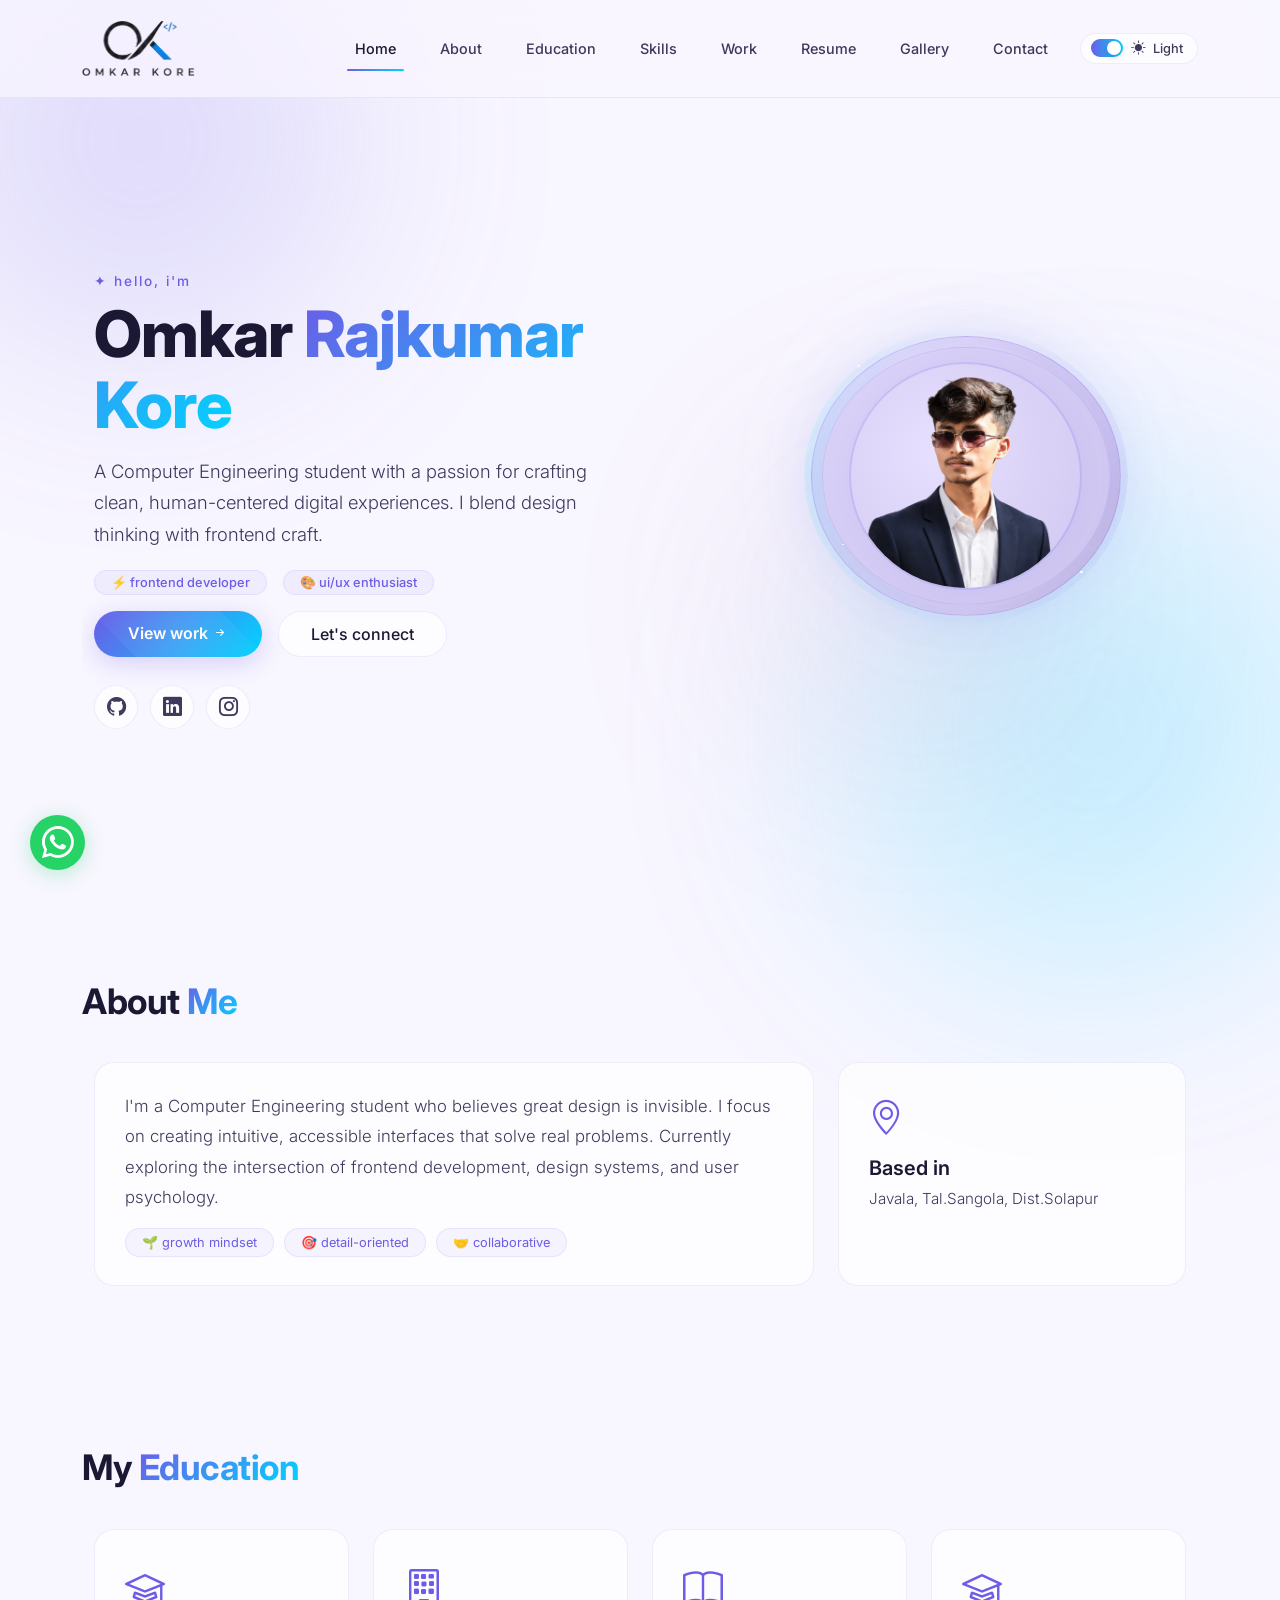
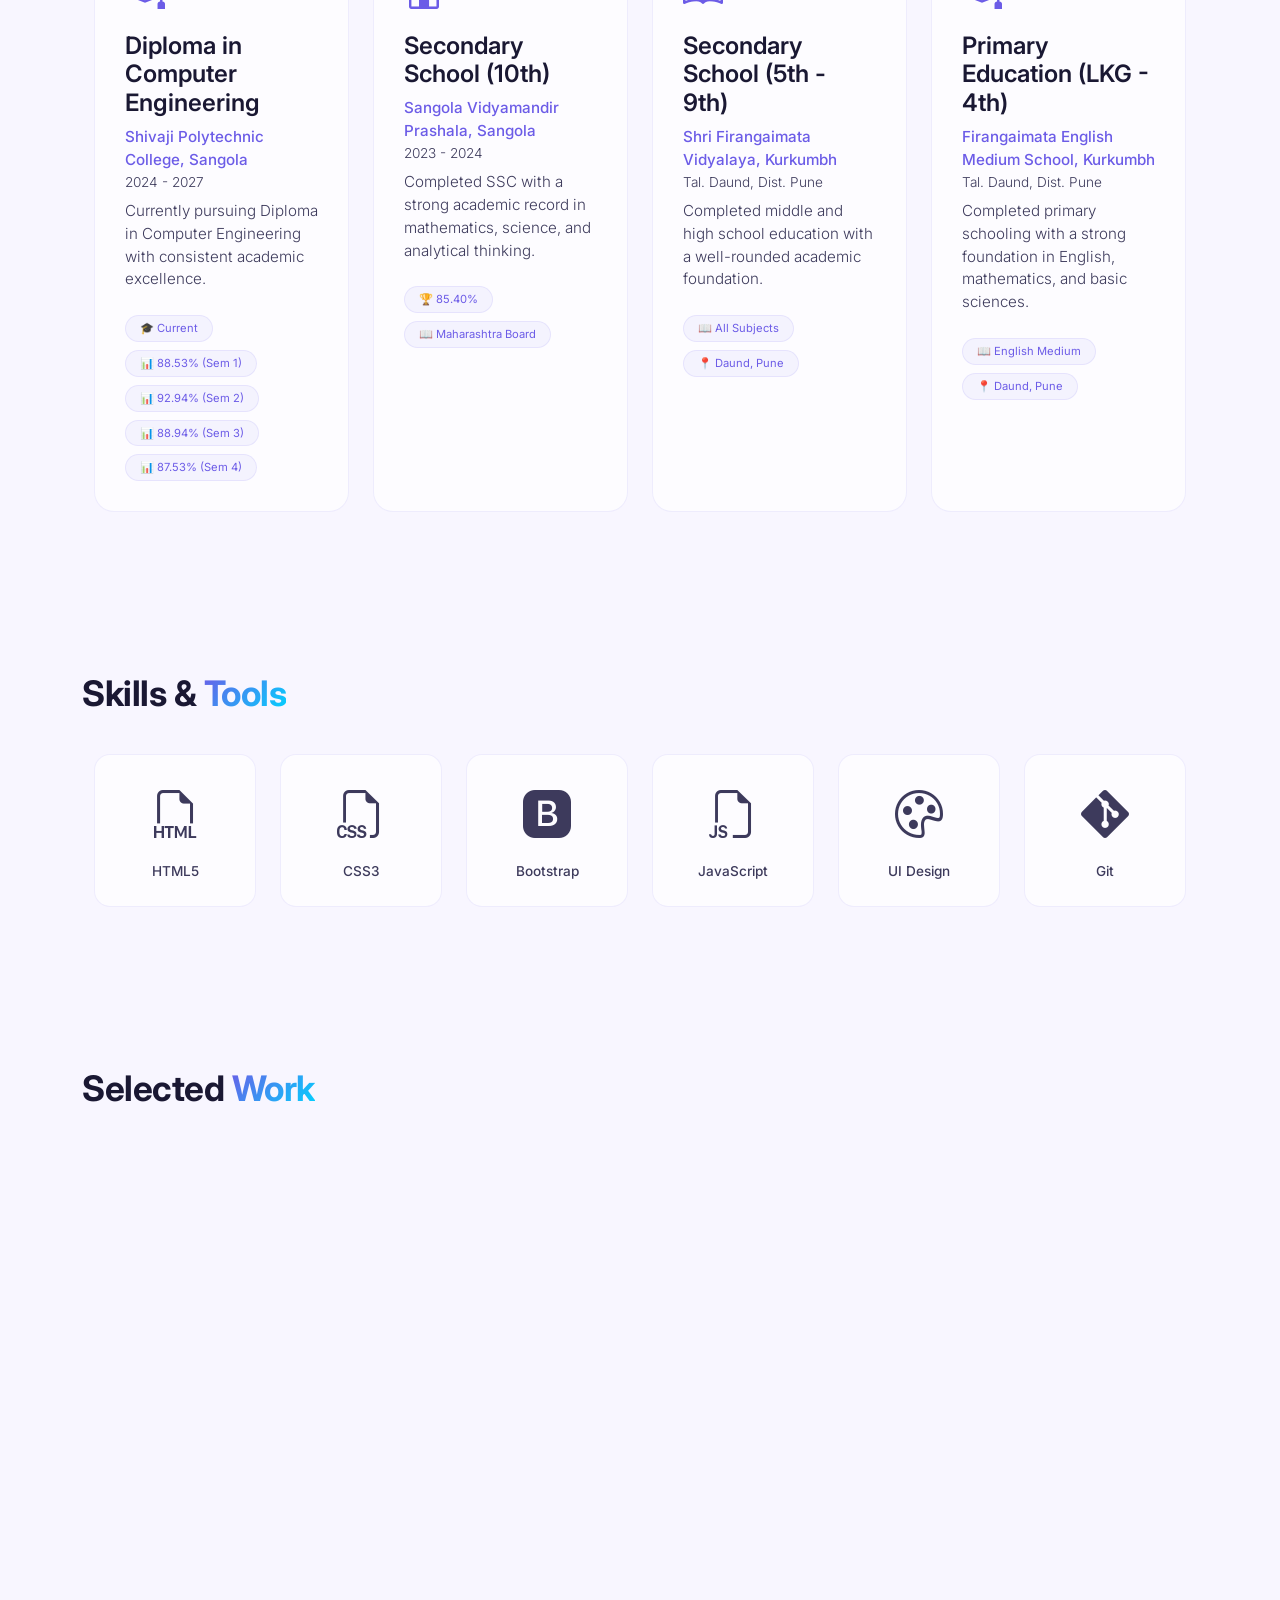
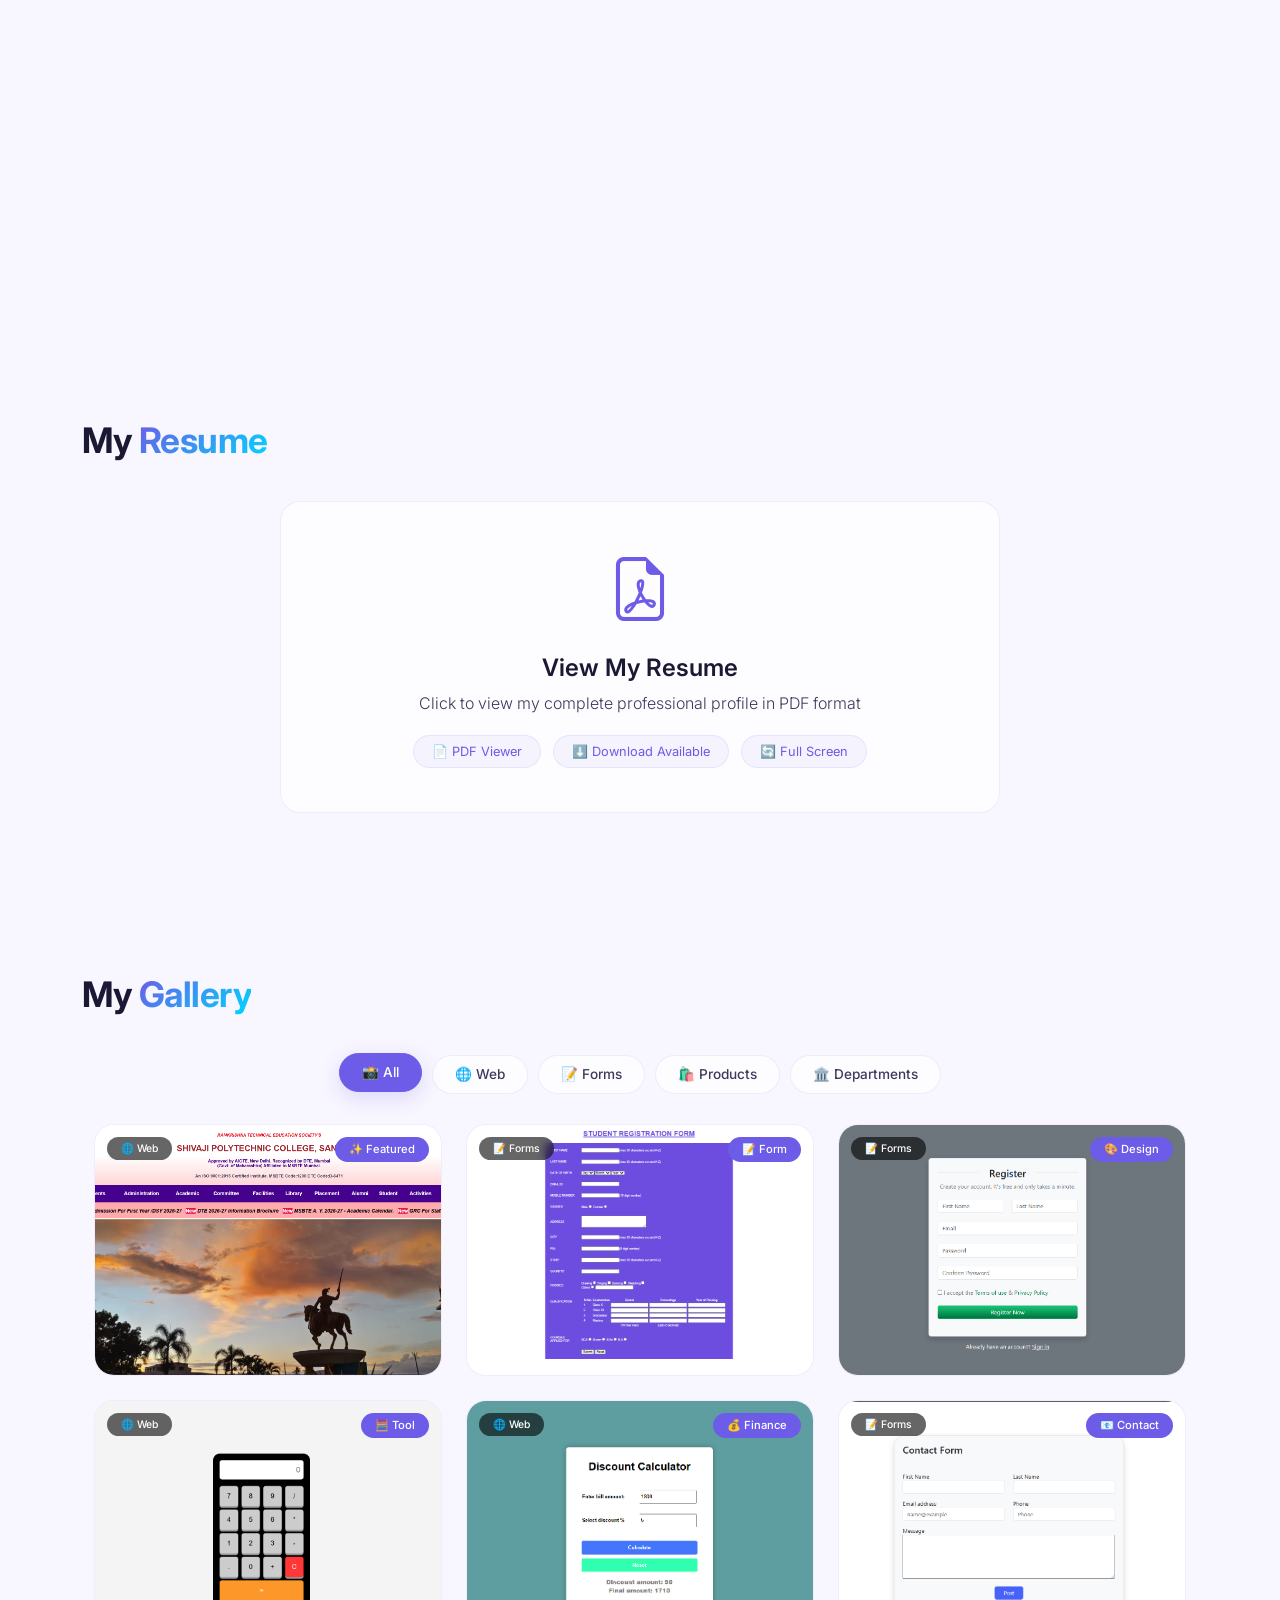
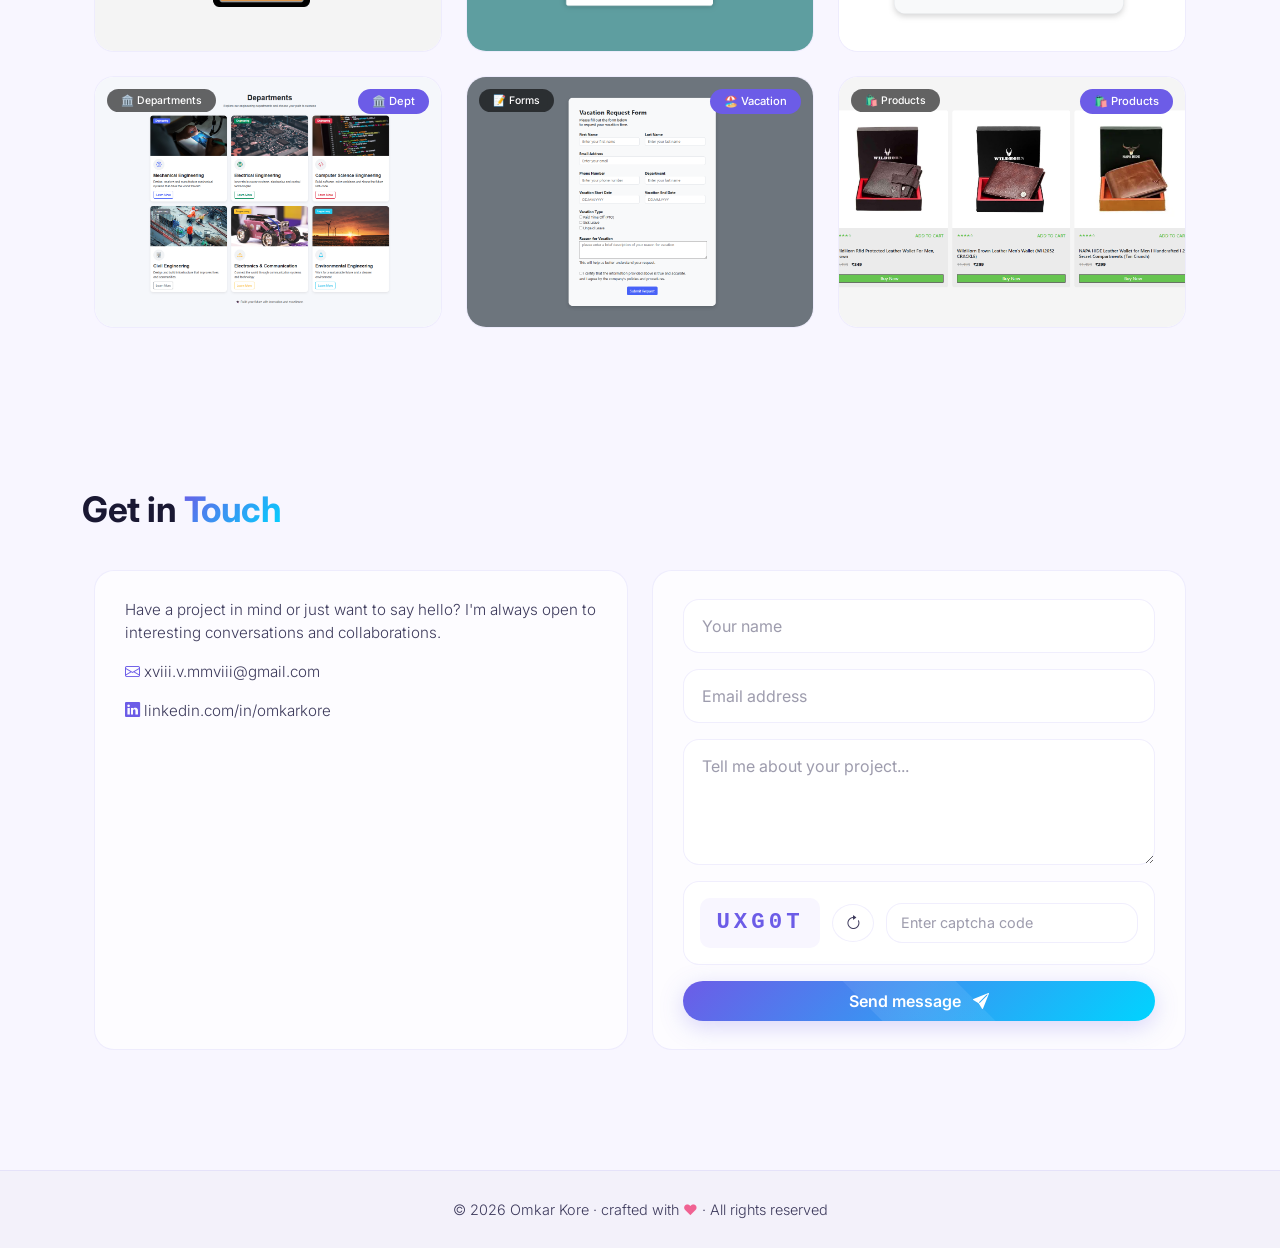
==== commit 364df4ca: "Update index.html" ====
--- a/index.html
+++ b/index.html
@@ -1525,7 +1525,7 @@
         </div>
         <div class="modal-footer">
           <button type="button" class="btn-outline-soft" data-bs-dismiss="modal">Close</button>
-          <a href="#" class="resume-download-btn" id="projectOpenBtn" target="_blank"><i class="bi bi-box-arrow-up-right"></i> Open in New Tab</a>
+          <a href="#" class="resume-download-btn" id="projectOpenBtn" target="_blank"></a>
           <!--<a href="#" class="resume-download-btn" id="projectOpenBtn" target="_blank"><i class="bi bi-box-arrow-up-right"></i> Open in New Tab.</a>-->
         </div>
       </div>
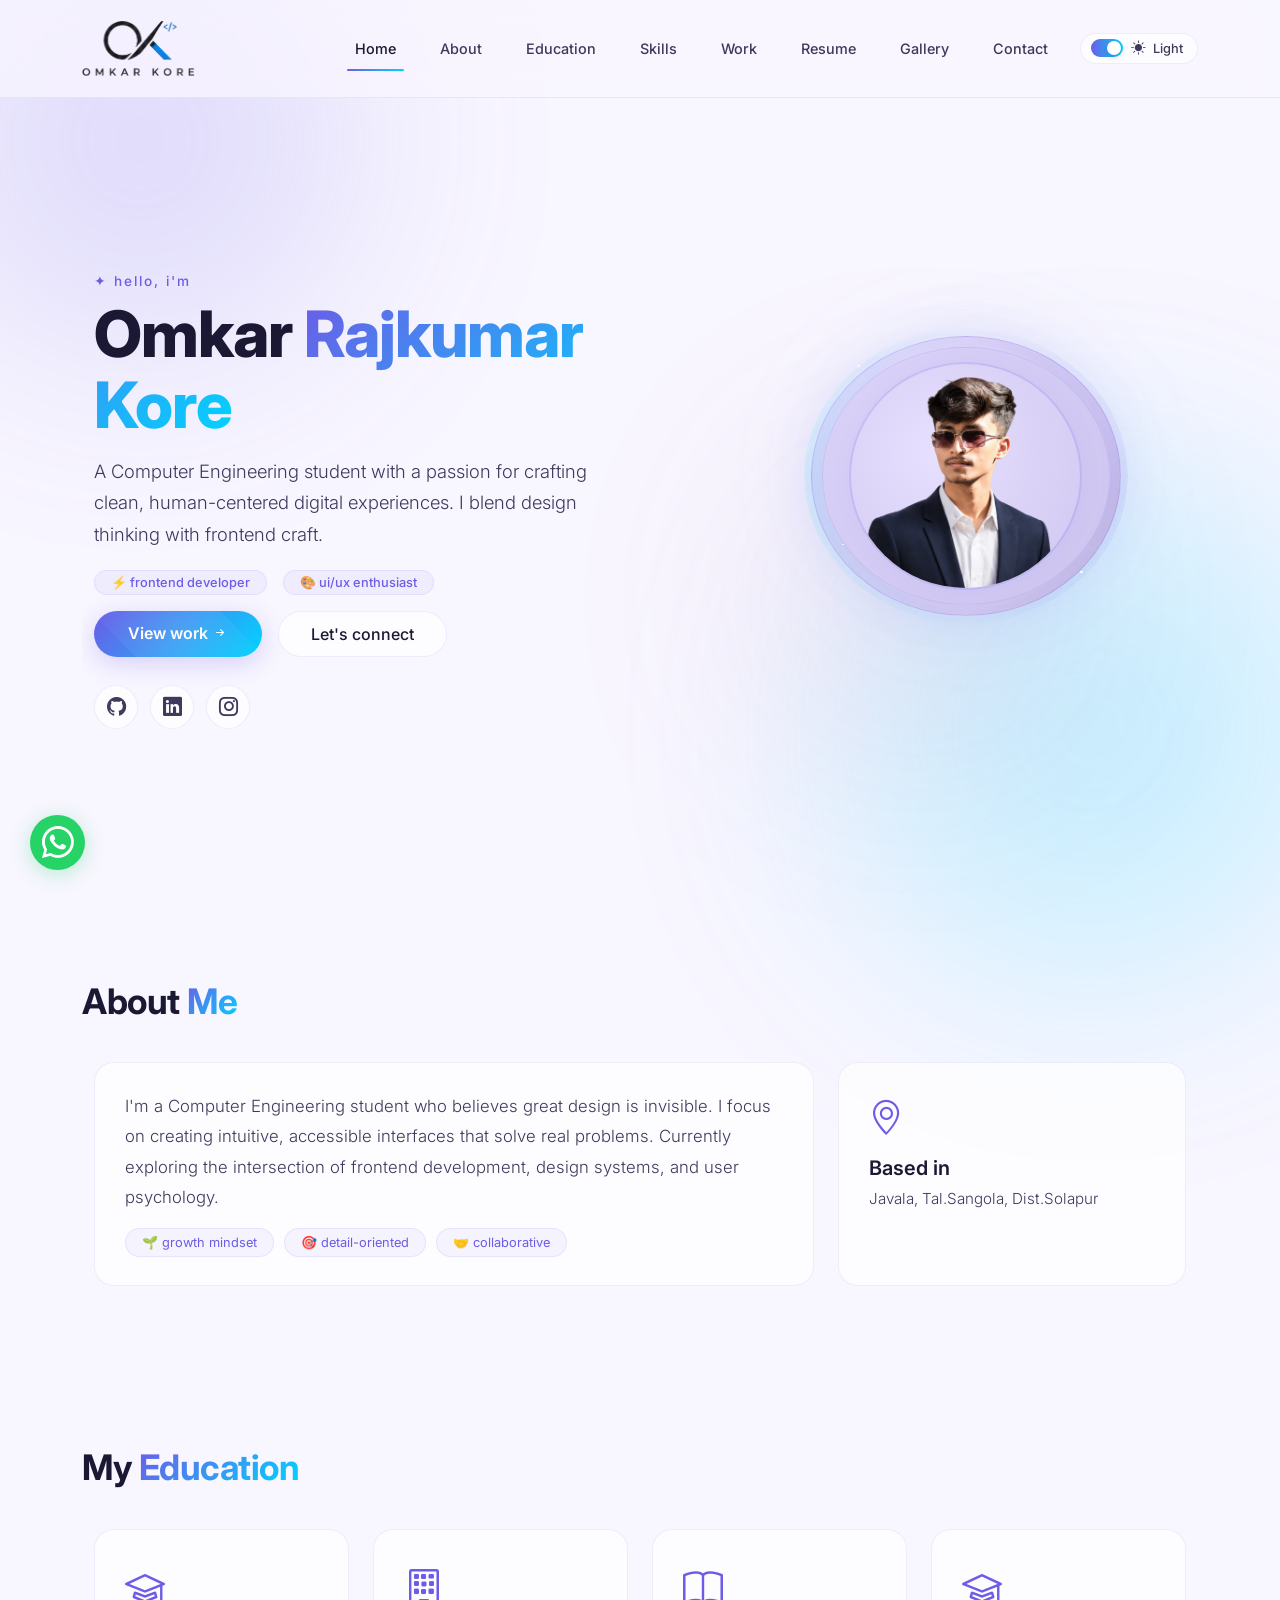
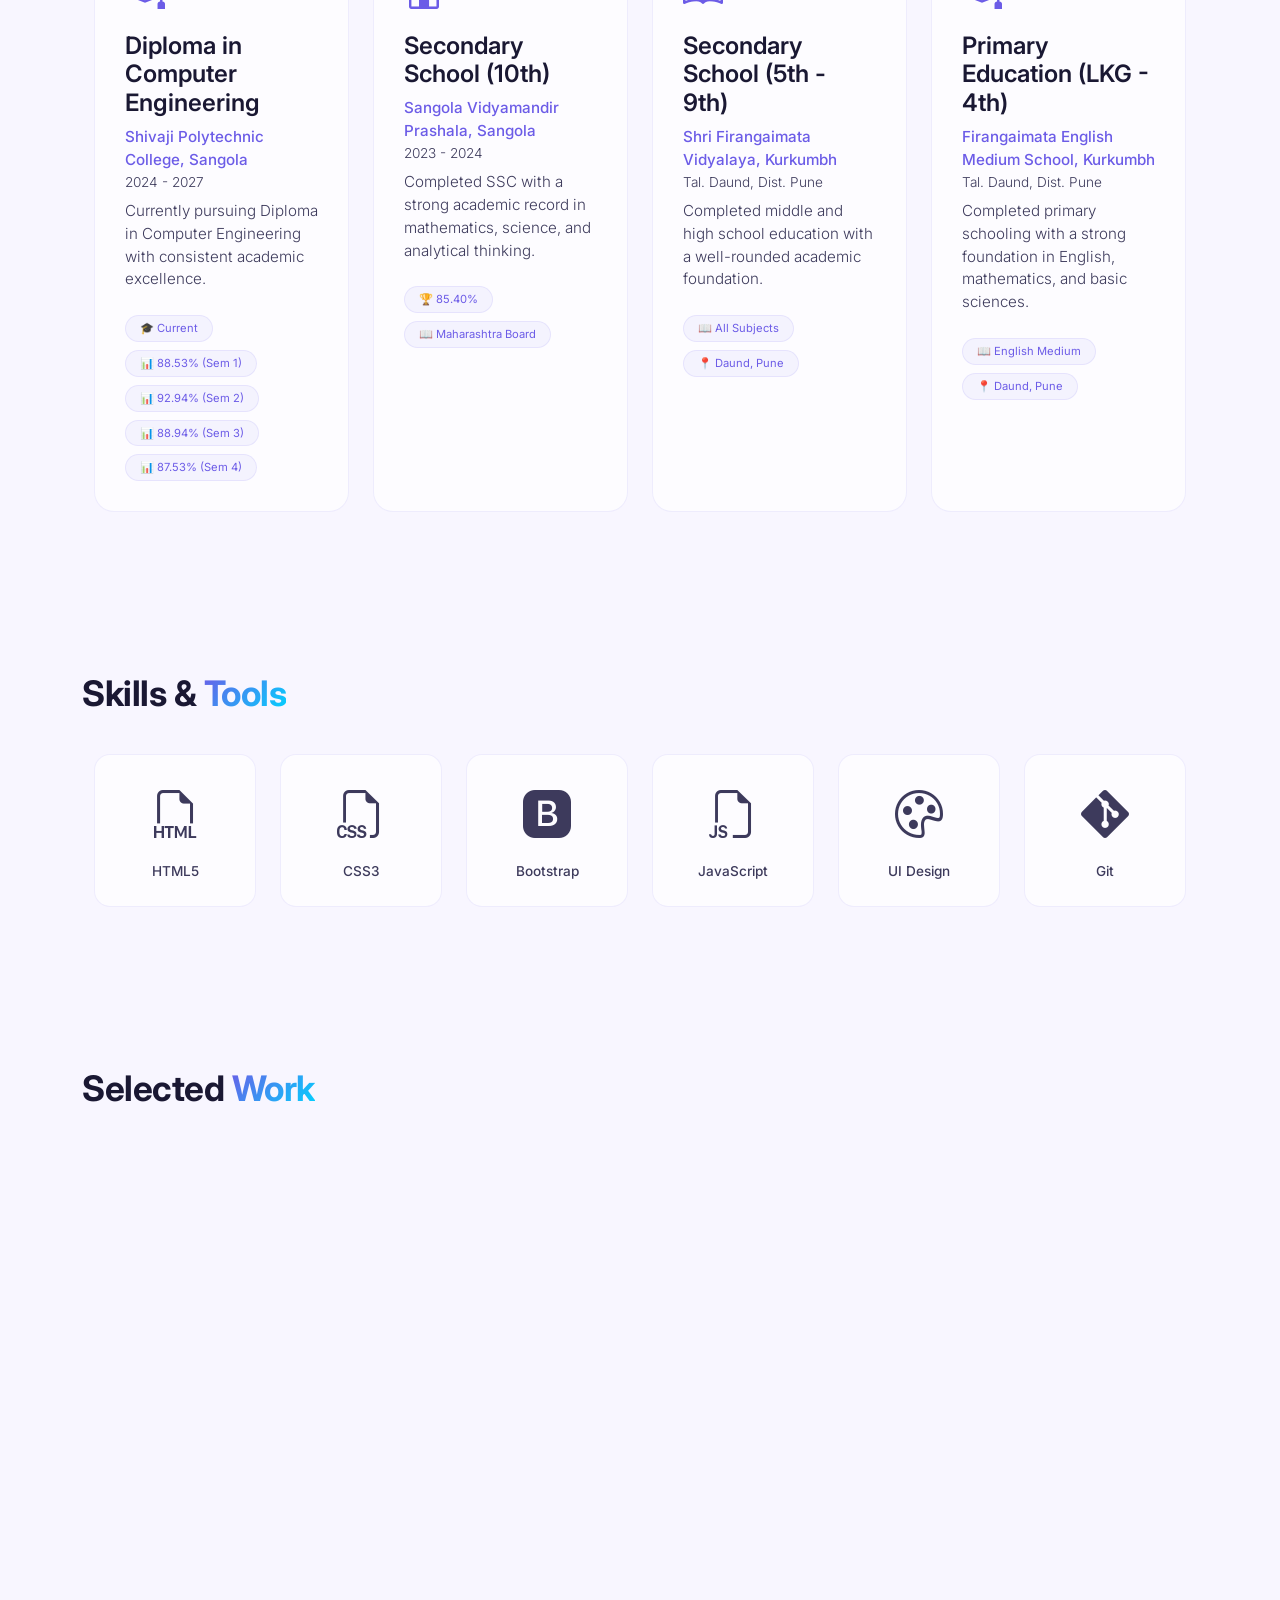
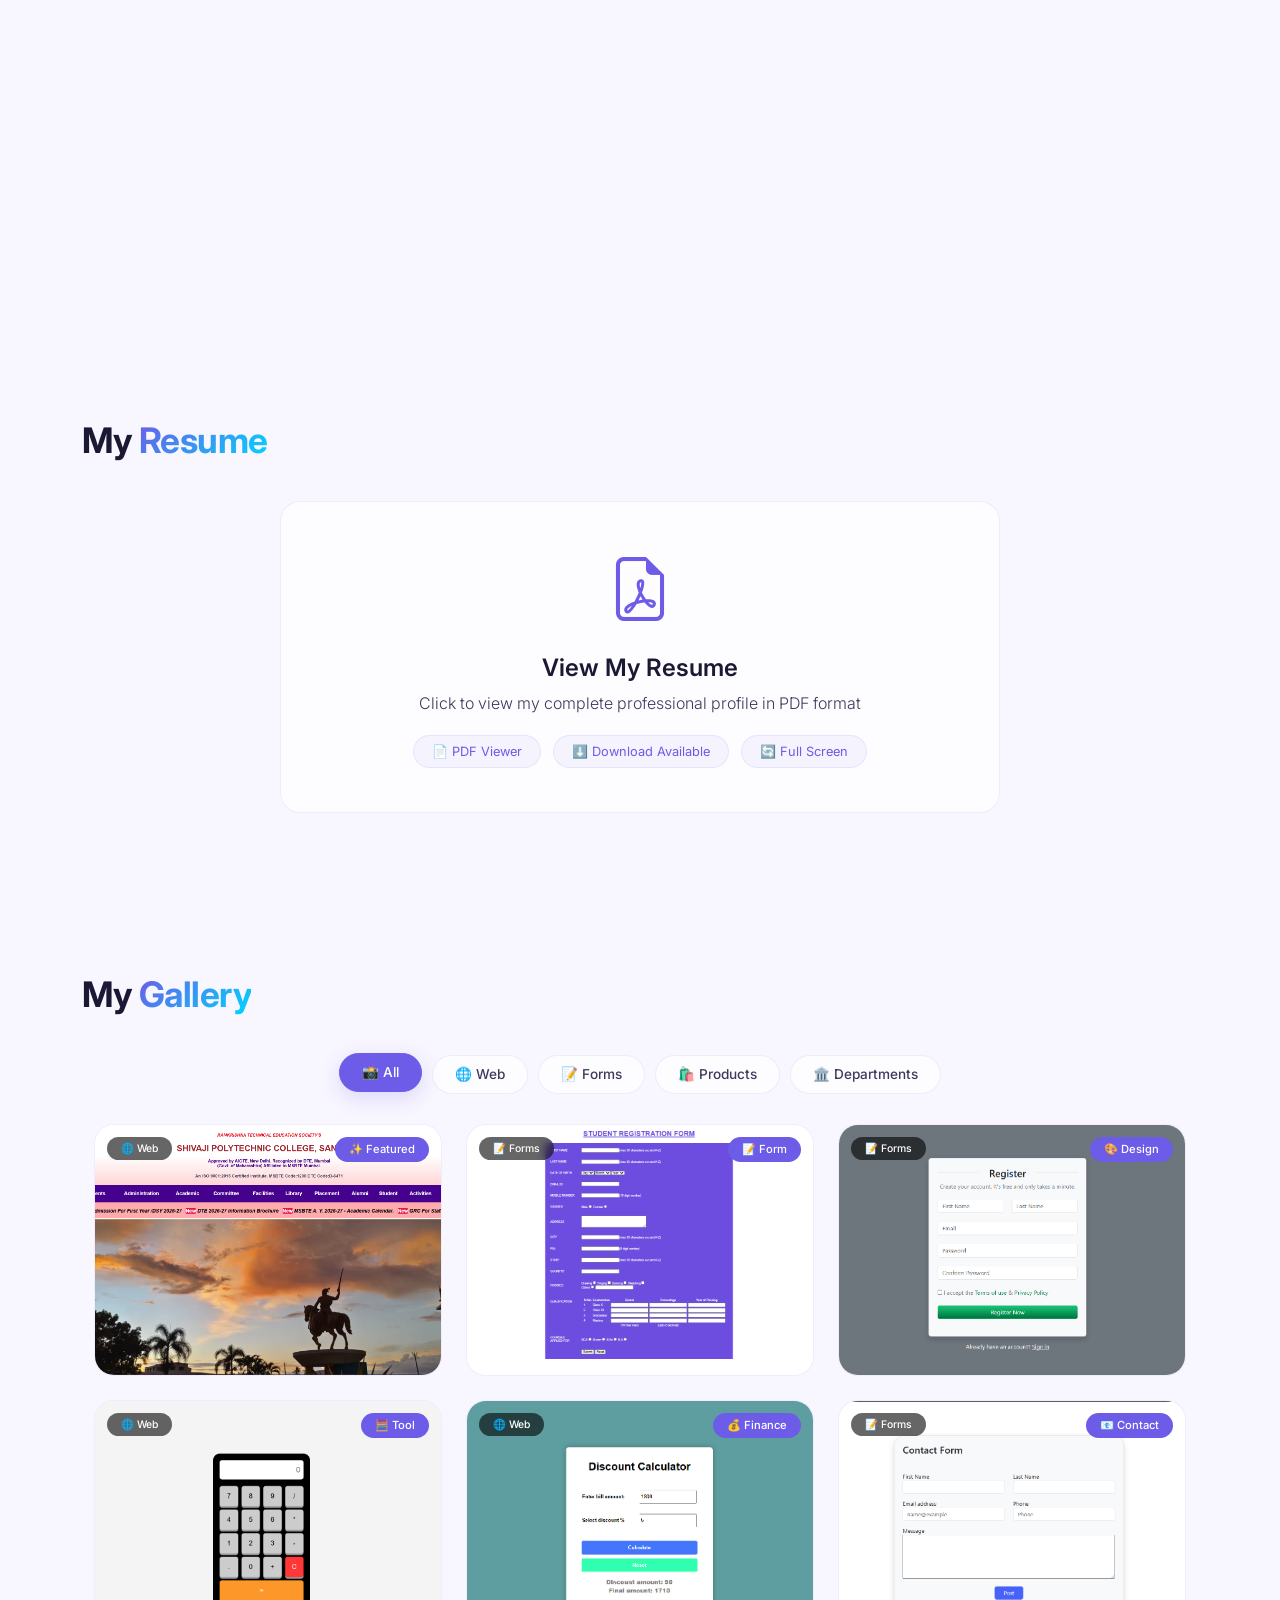
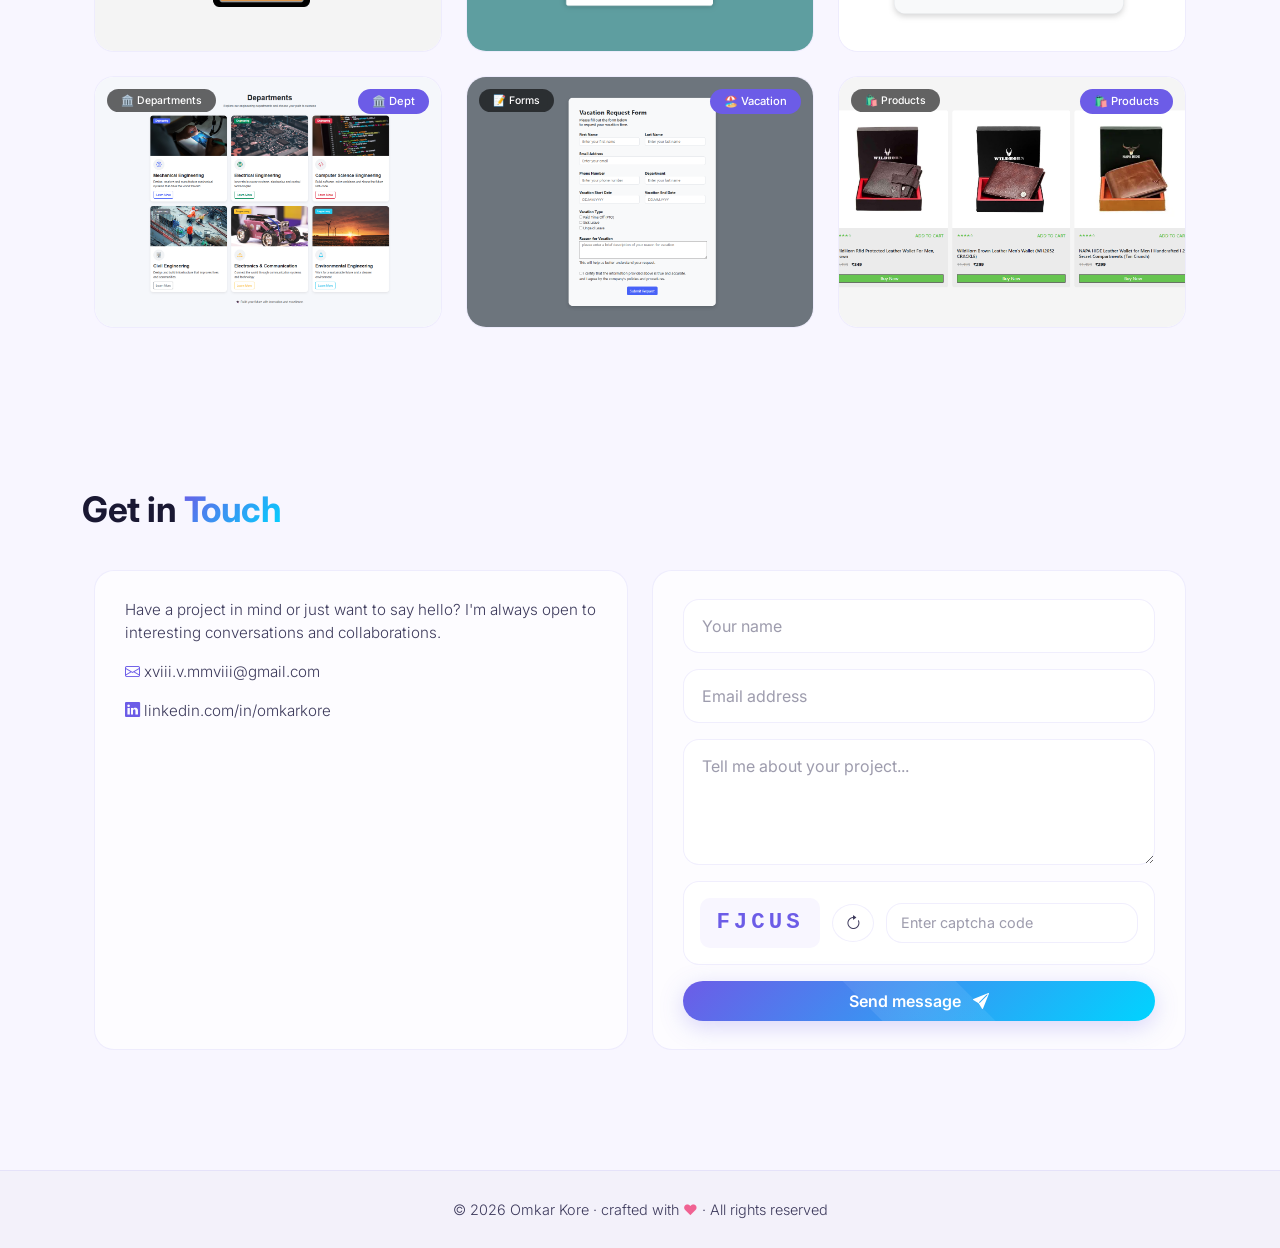
==== commit 846303c3: "Update index.html" ====
--- a/index.html
+++ b/index.html
@@ -1563,7 +1563,7 @@
         </div>
         <div class="modal-body">
           <div class="pdf-loading" id="pdfLoading"><span class="spinner"><i class="bi bi-arrow-repeat"></i></span> Loading PDF...</div>
-          <iframe id="pdfViewer" src="img/okr_files/Omkar_Kore_Resume.png" style="display: none;" allow="autoplay"></iframe>
+          <iframe id="pdfViewer" src="Omkar_Kore_Resume[1].pdf" style="display: none;" allow="autoplay"></iframe>
         </div>
         <div class="modal-footer">
           <button type="button" class="btn-outline-soft" data-bs-dismiss="modal">Close</button>
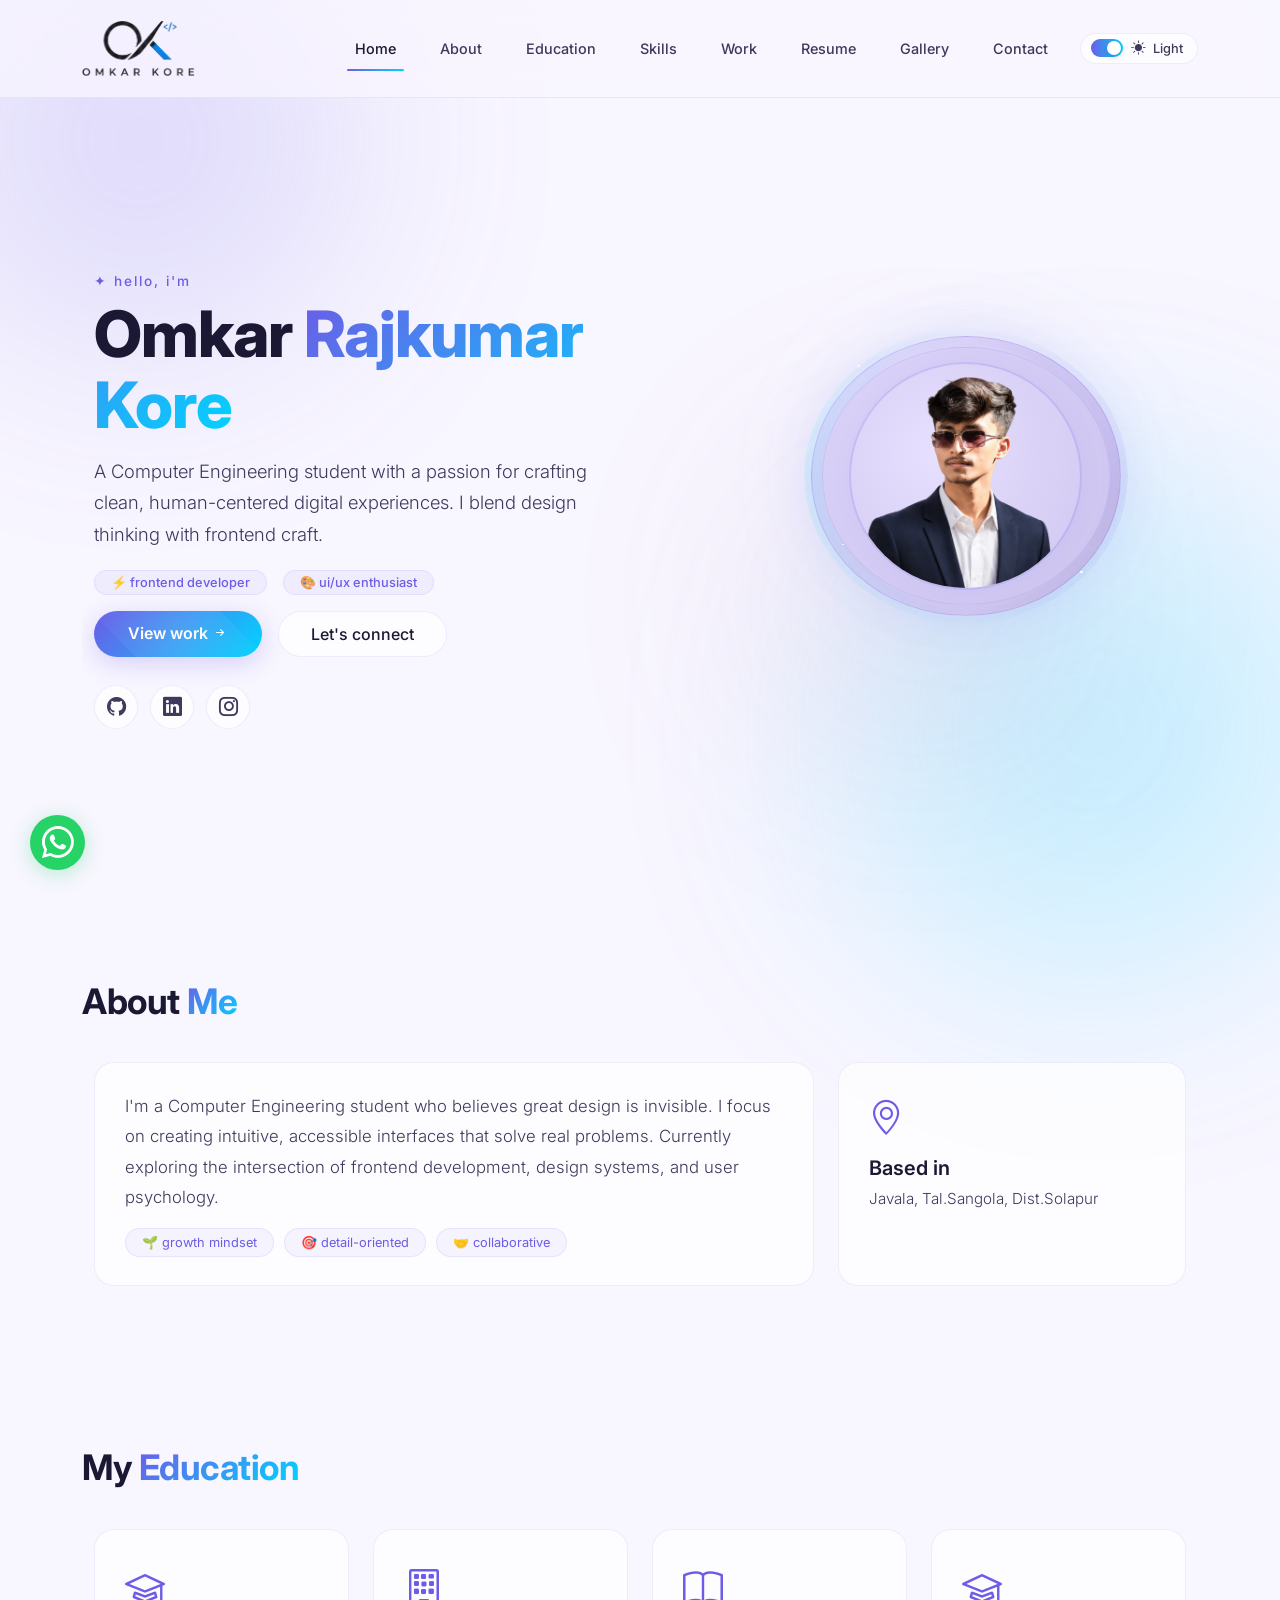
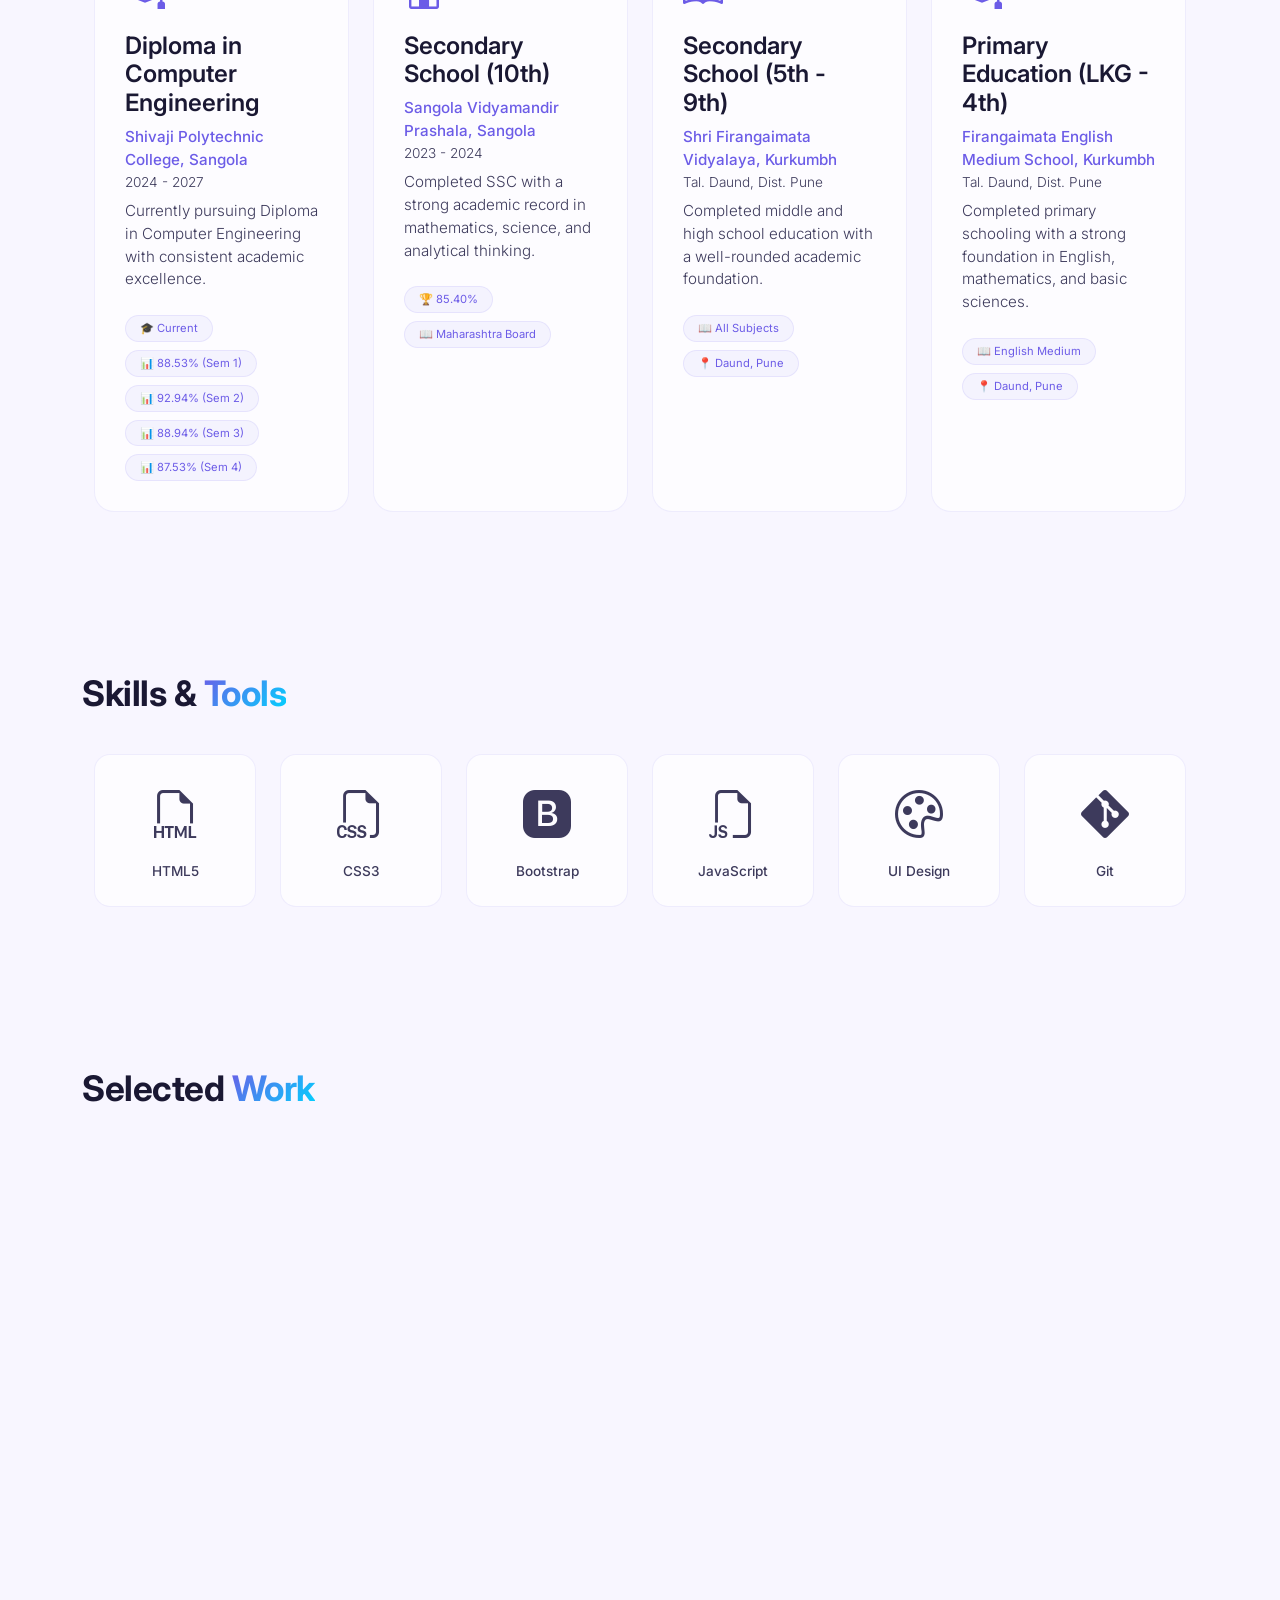
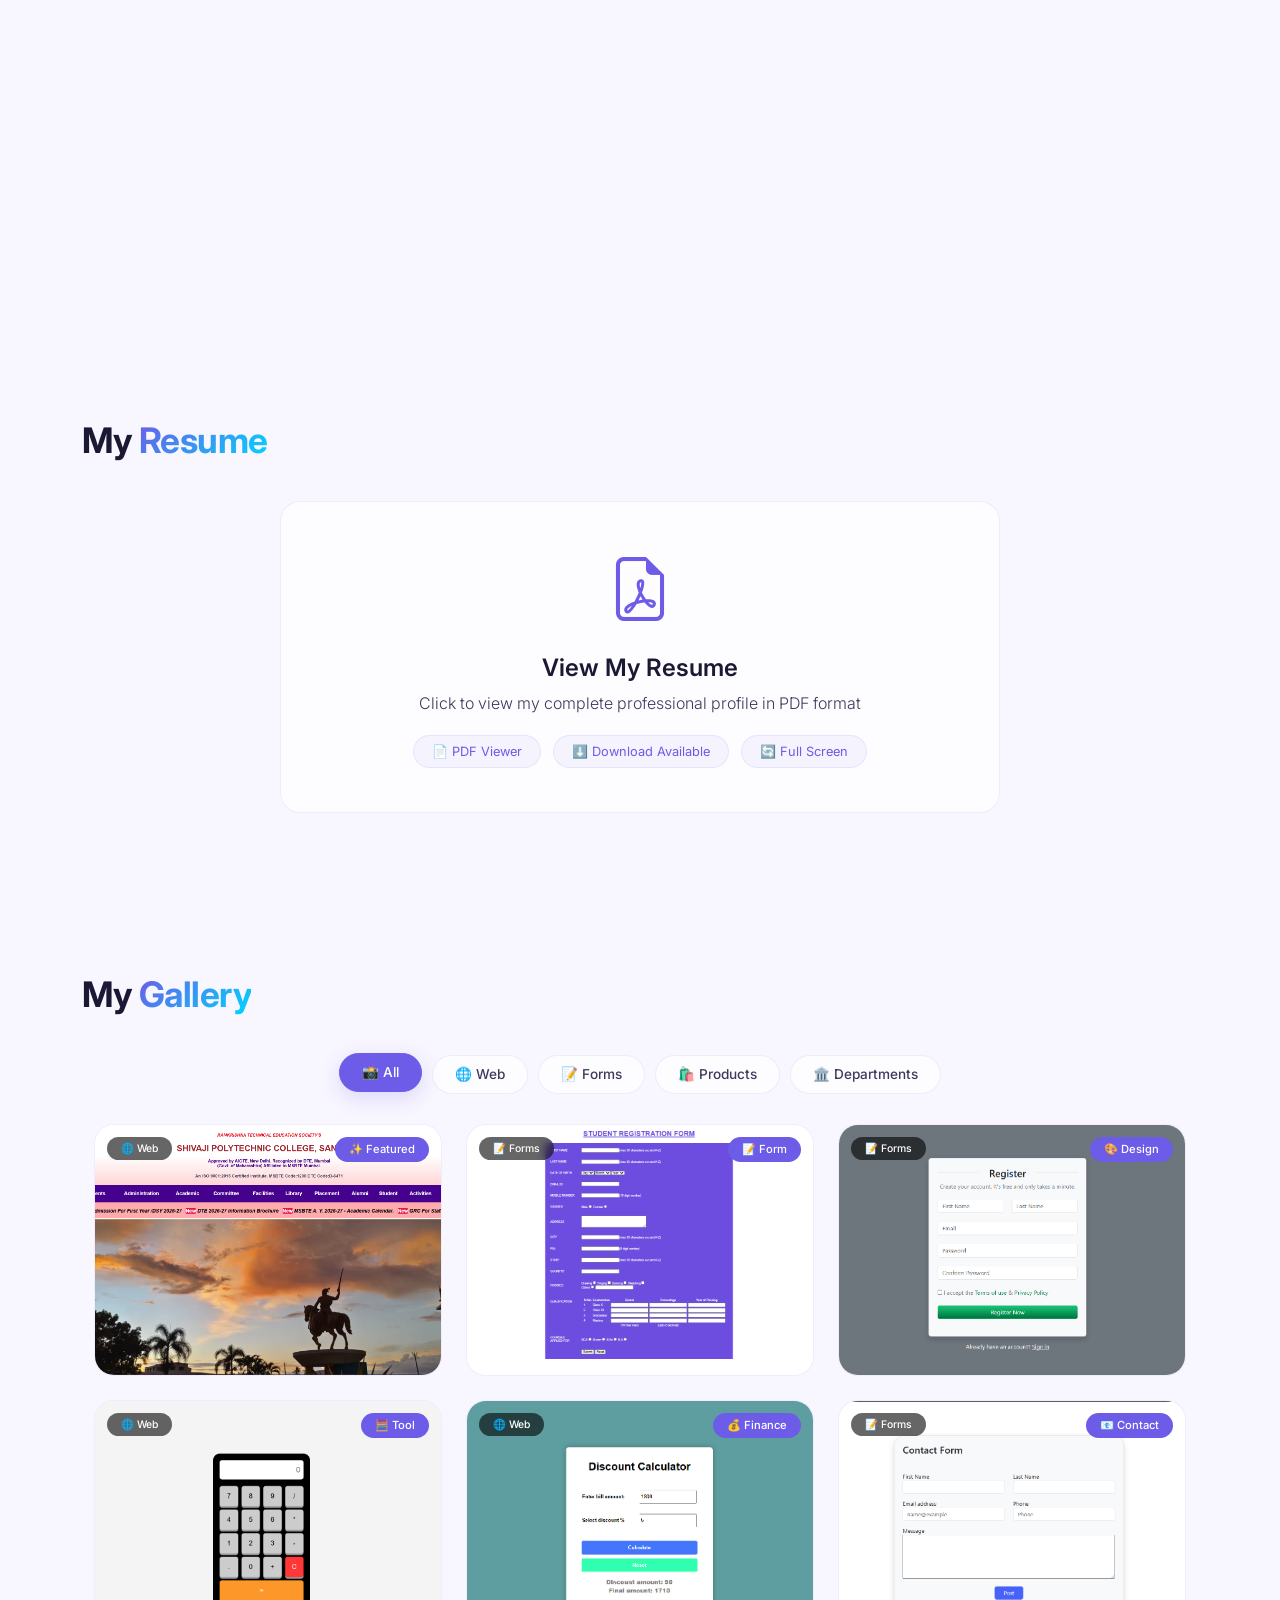
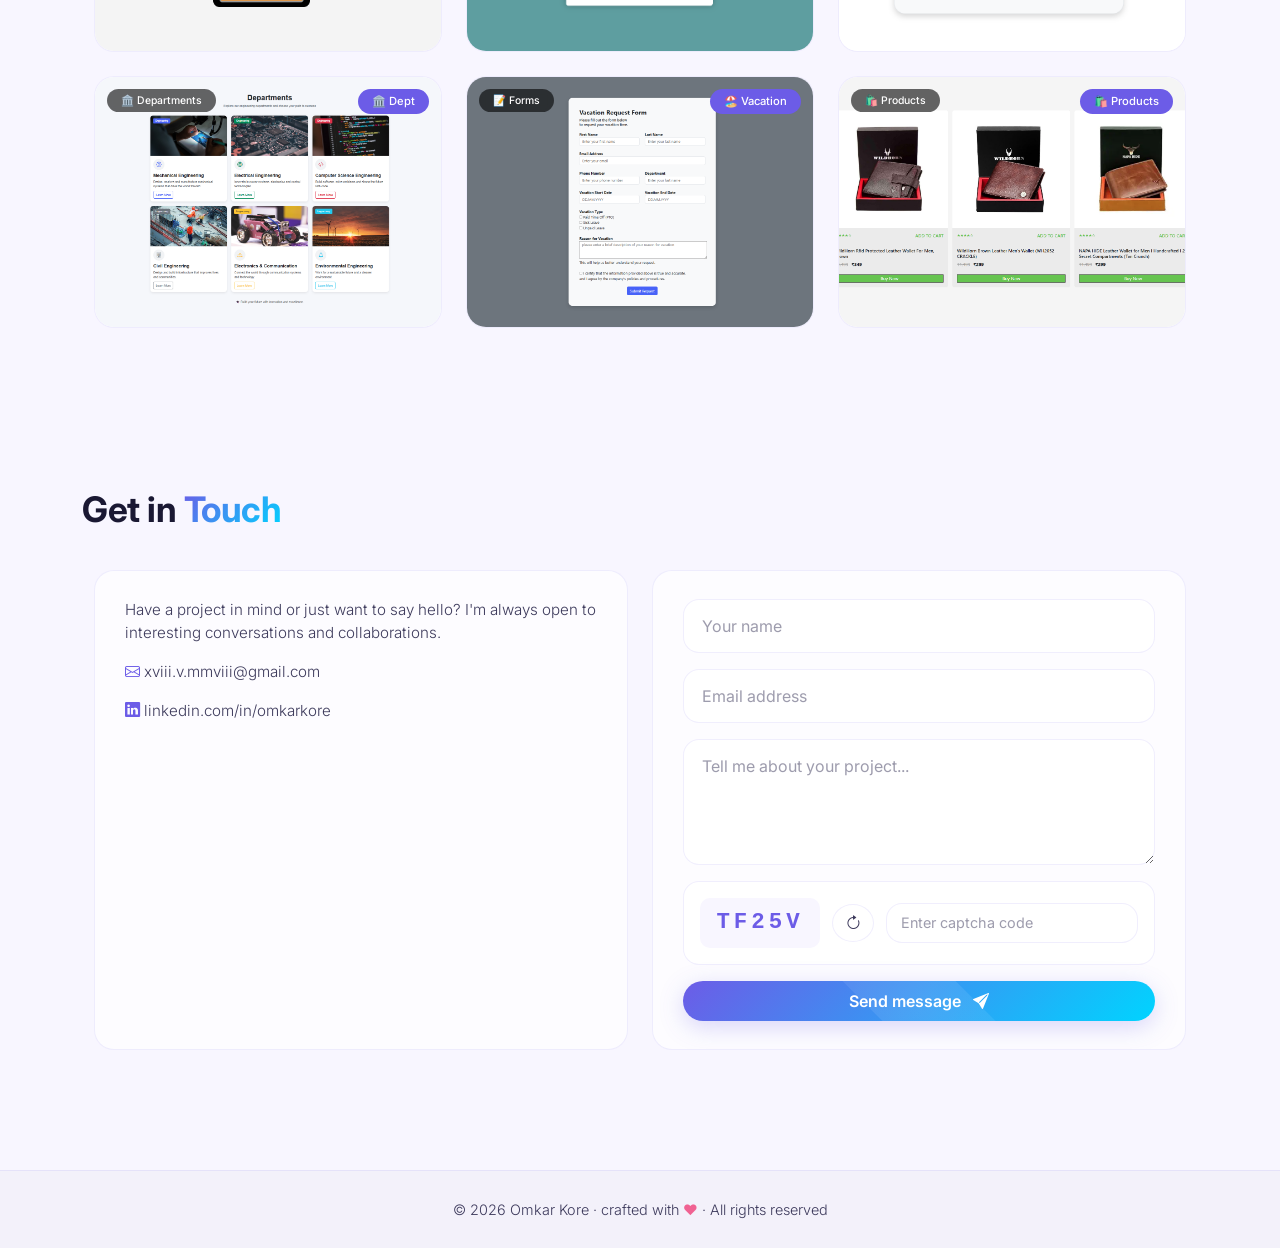
==== commit bdce4c79: "Update index.html" ====
--- a/index.html
+++ b/index.html
@@ -1525,7 +1525,7 @@
         </div>
         <div class="modal-footer">
           <button type="button" class="btn-outline-soft" data-bs-dismiss="modal">Close</button>
-          <a href="#" class="resume-download-btn" id="projectOpenBtn" target="_blank"></a>
+          <a href="#" target="_blank"></a>
           <!--<a href="#" class="resume-download-btn" id="projectOpenBtn" target="_blank"><i class="bi bi-box-arrow-up-right"></i> Open in New Tab.</a>-->
         </div>
       </div>
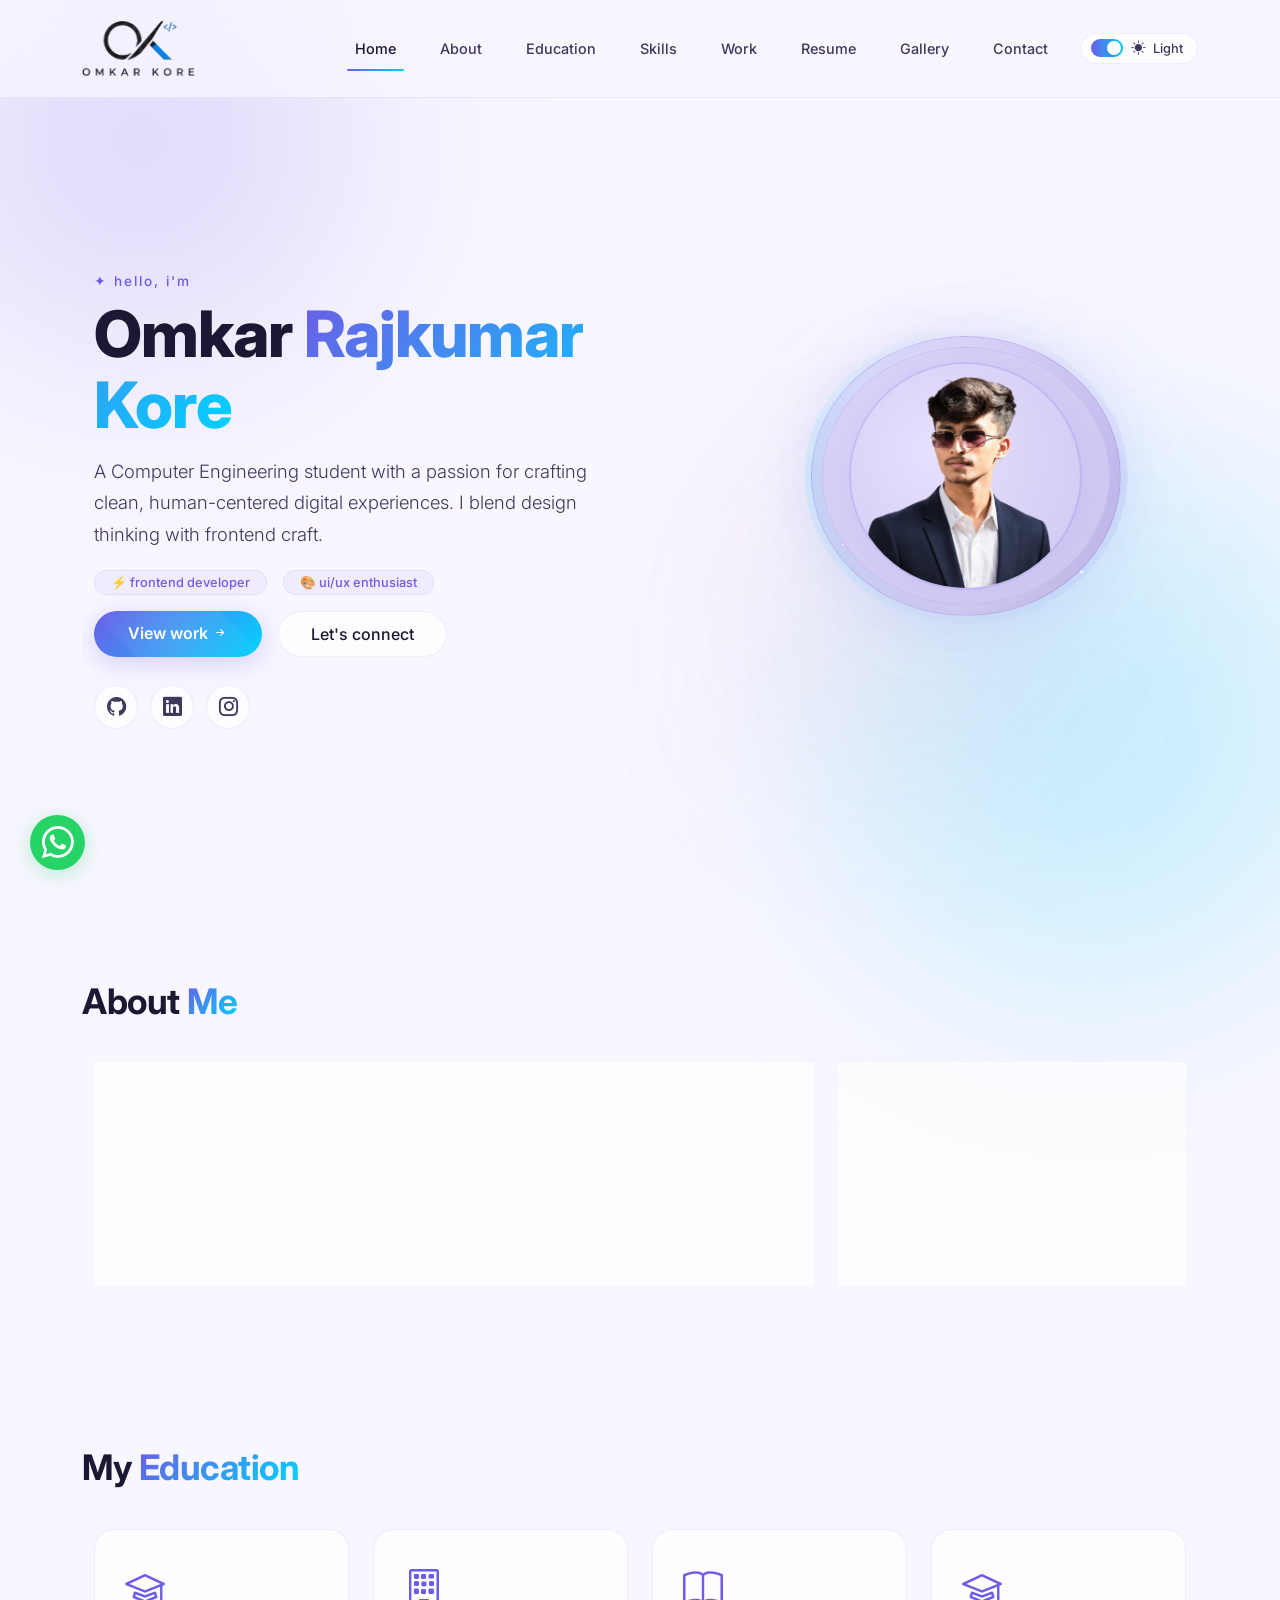
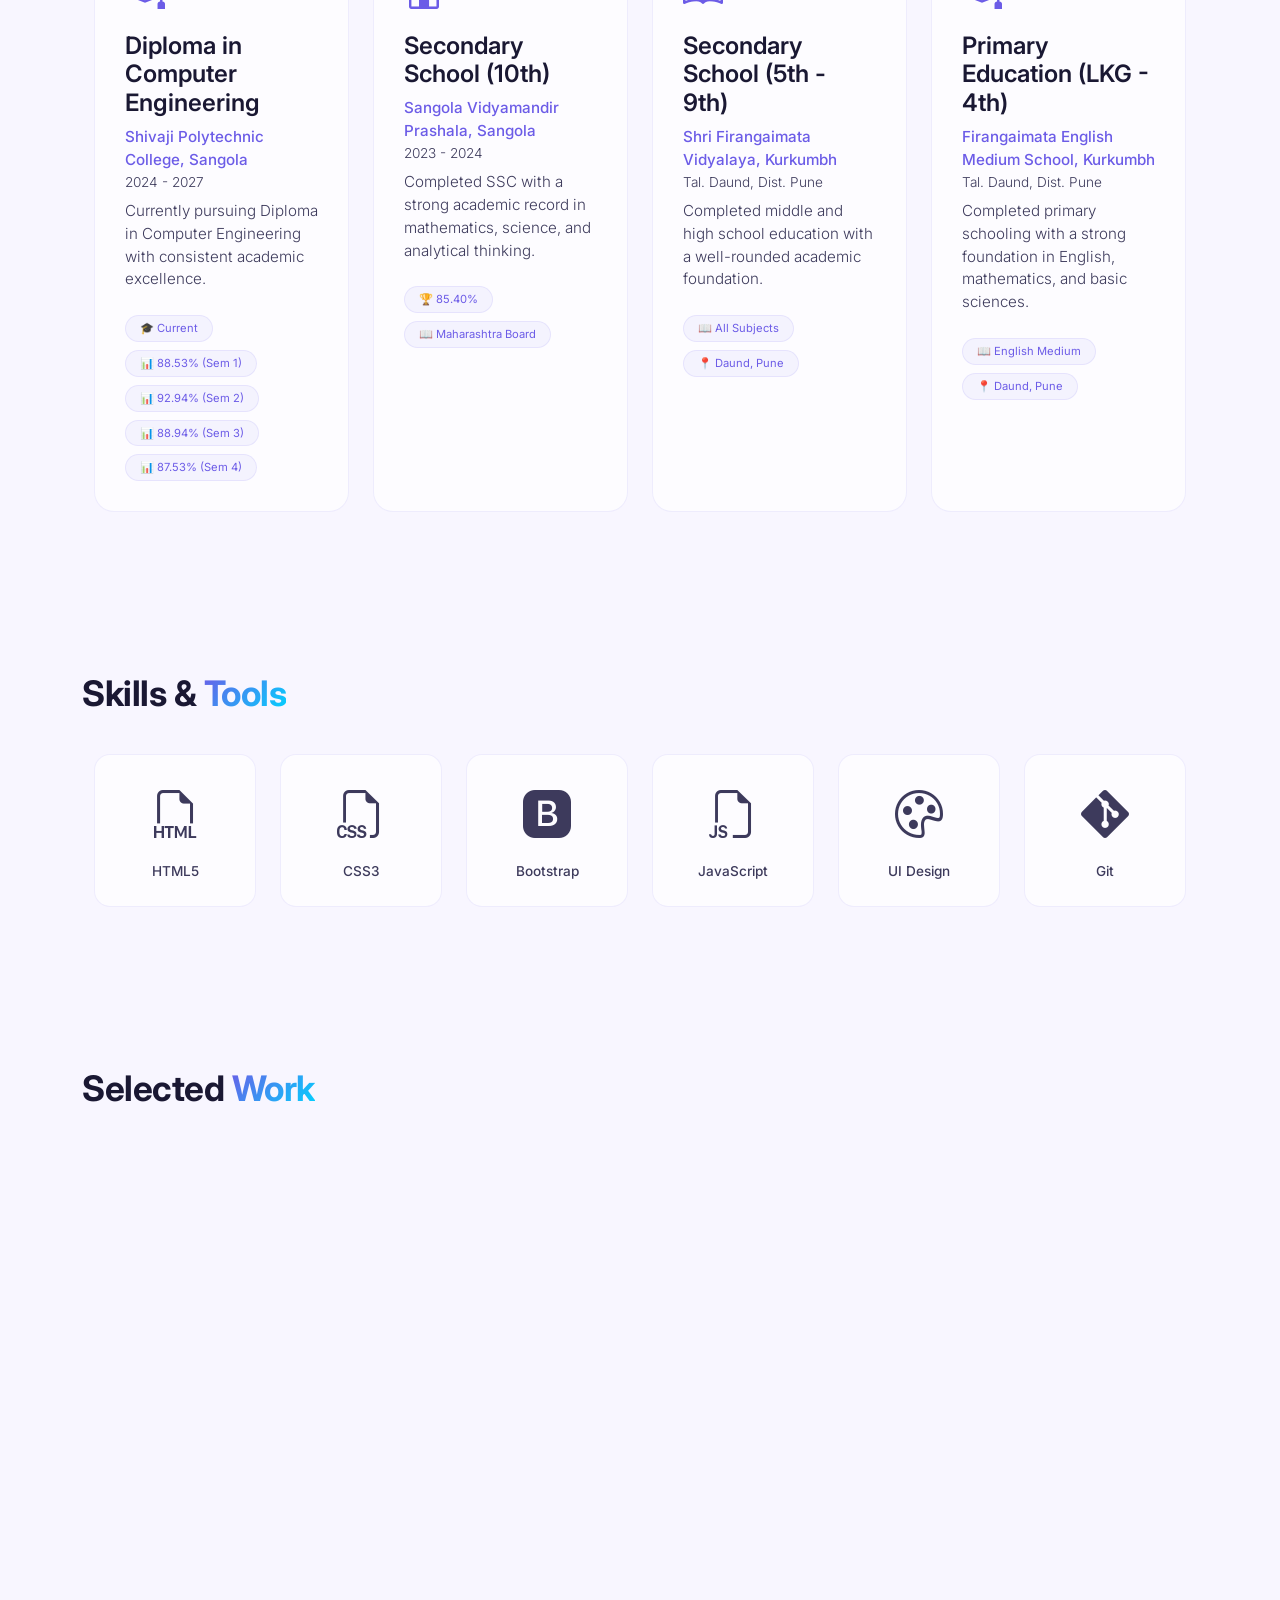
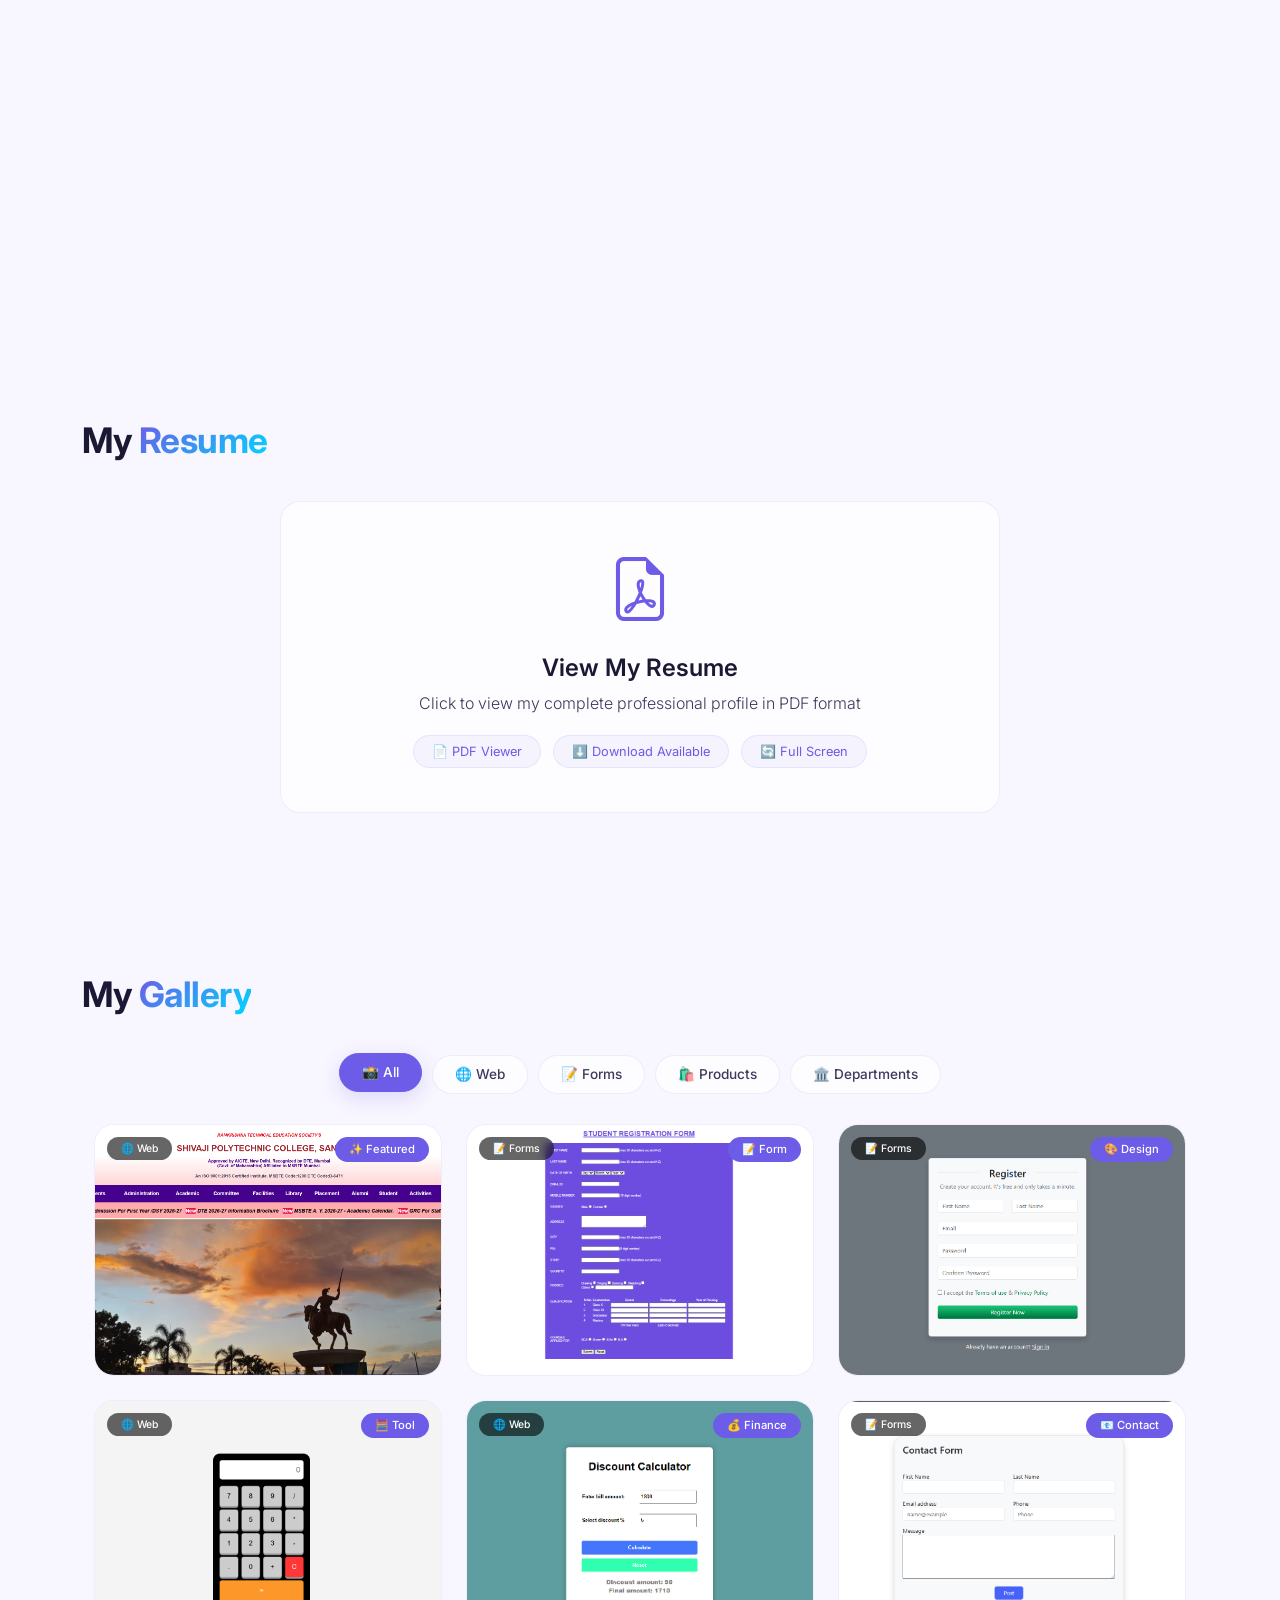
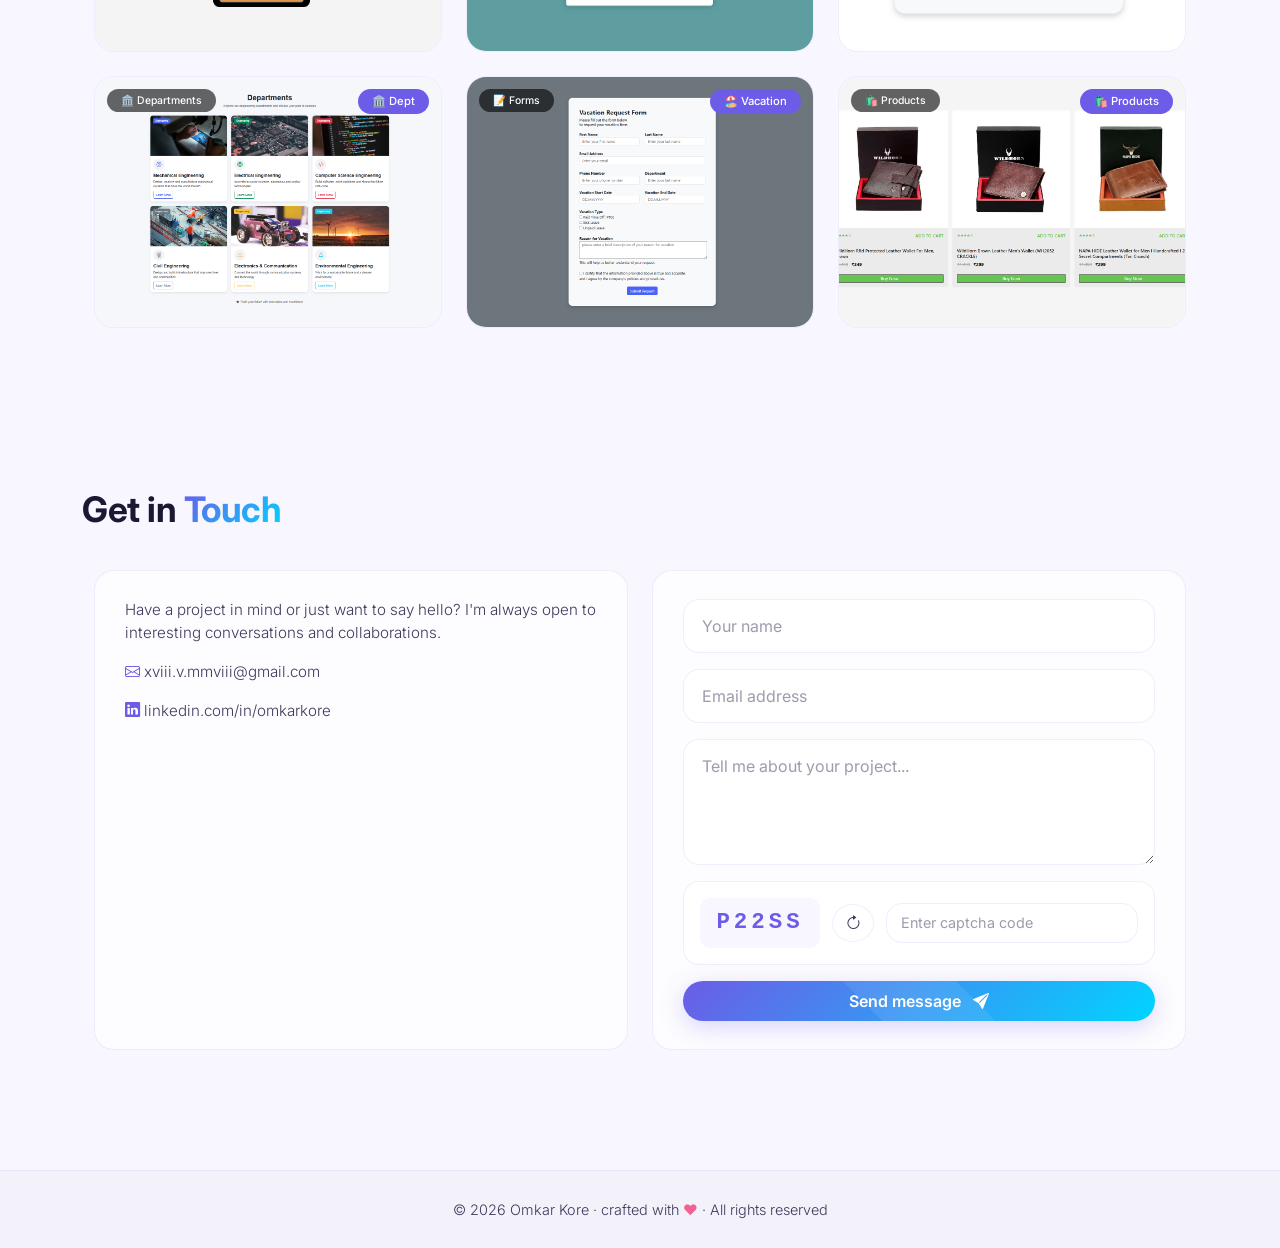
==== commit fcfede75: "Update index.html" ====
--- a/index.html
+++ b/index.html
@@ -1526,7 +1526,6 @@
         <div class="modal-footer">
           <button type="button" class="btn-outline-soft" data-bs-dismiss="modal">Close</button>
           <a href="#" target="_blank"></a>
-          <!--<a href="#" class="resume-download-btn" id="projectOpenBtn" target="_blank"><i class="bi bi-box-arrow-up-right"></i> Open in New Tab.</a>-->
         </div>
       </div>
     </div>
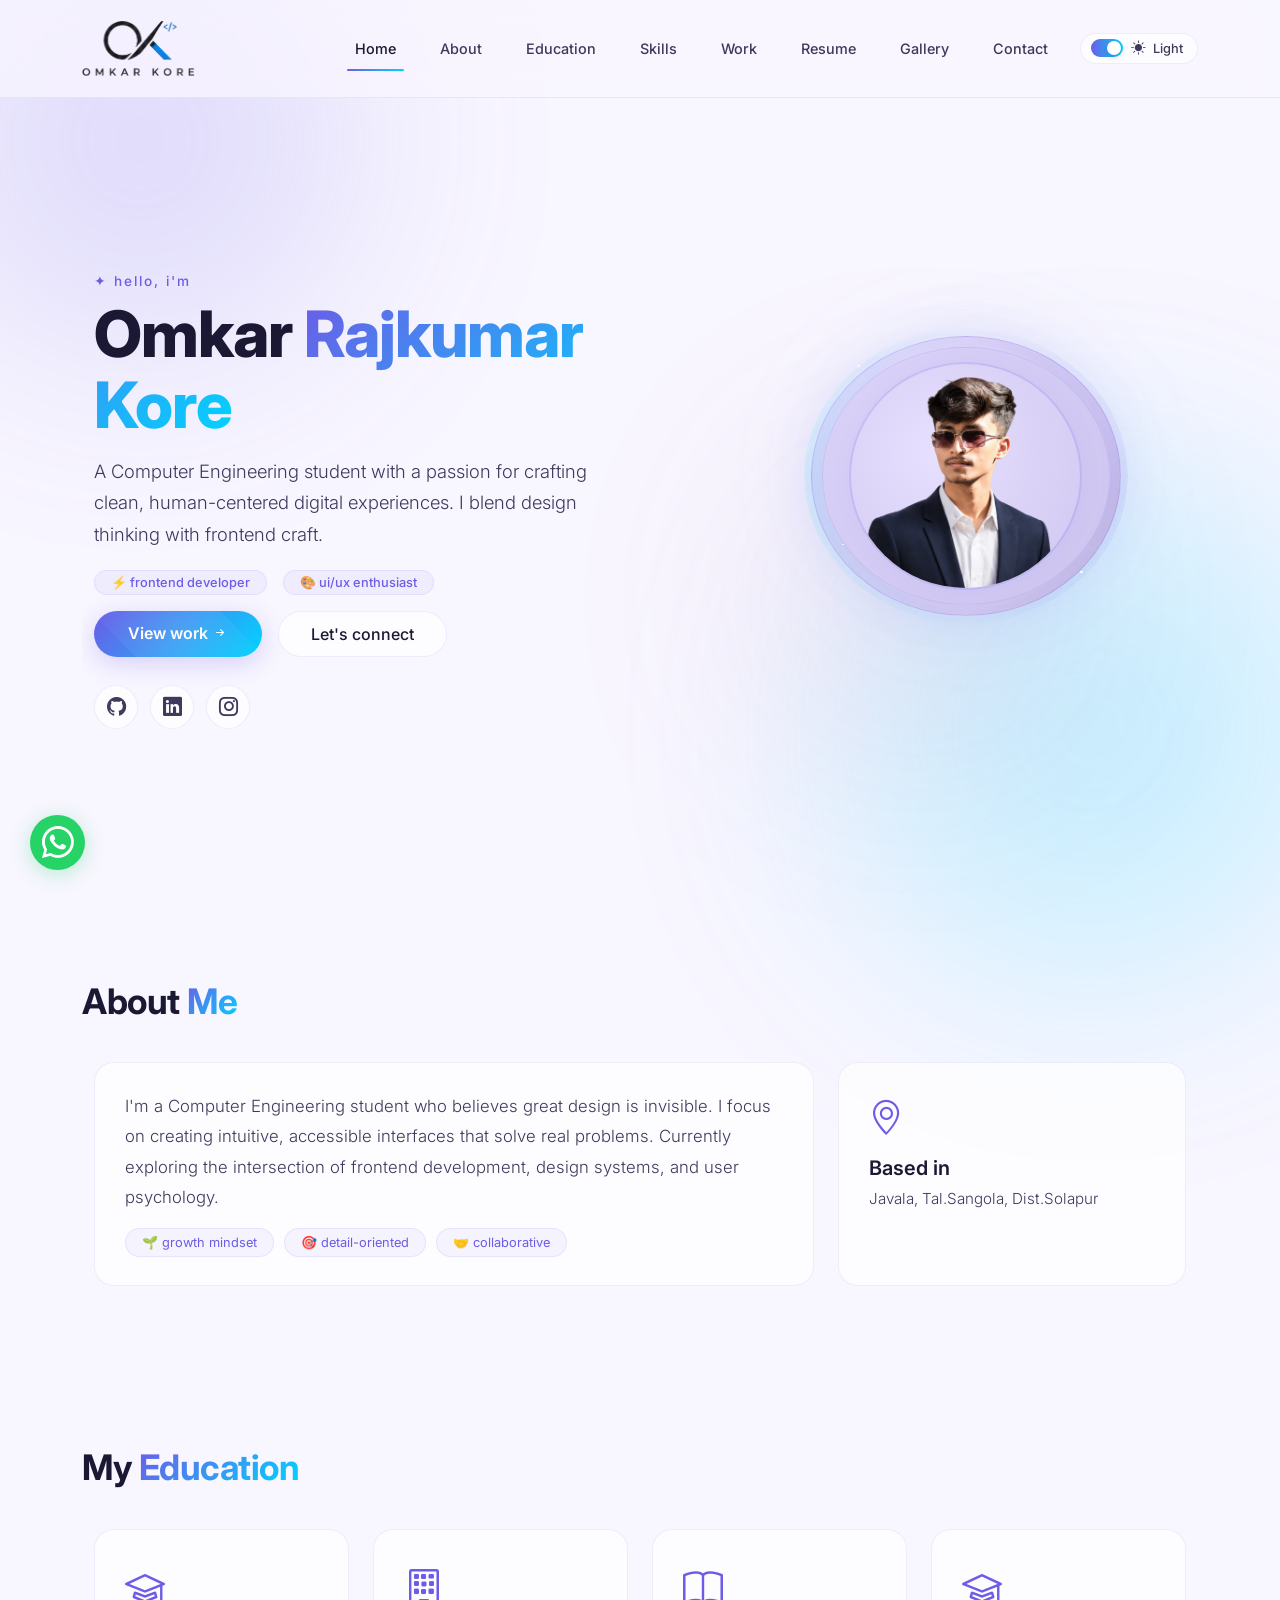
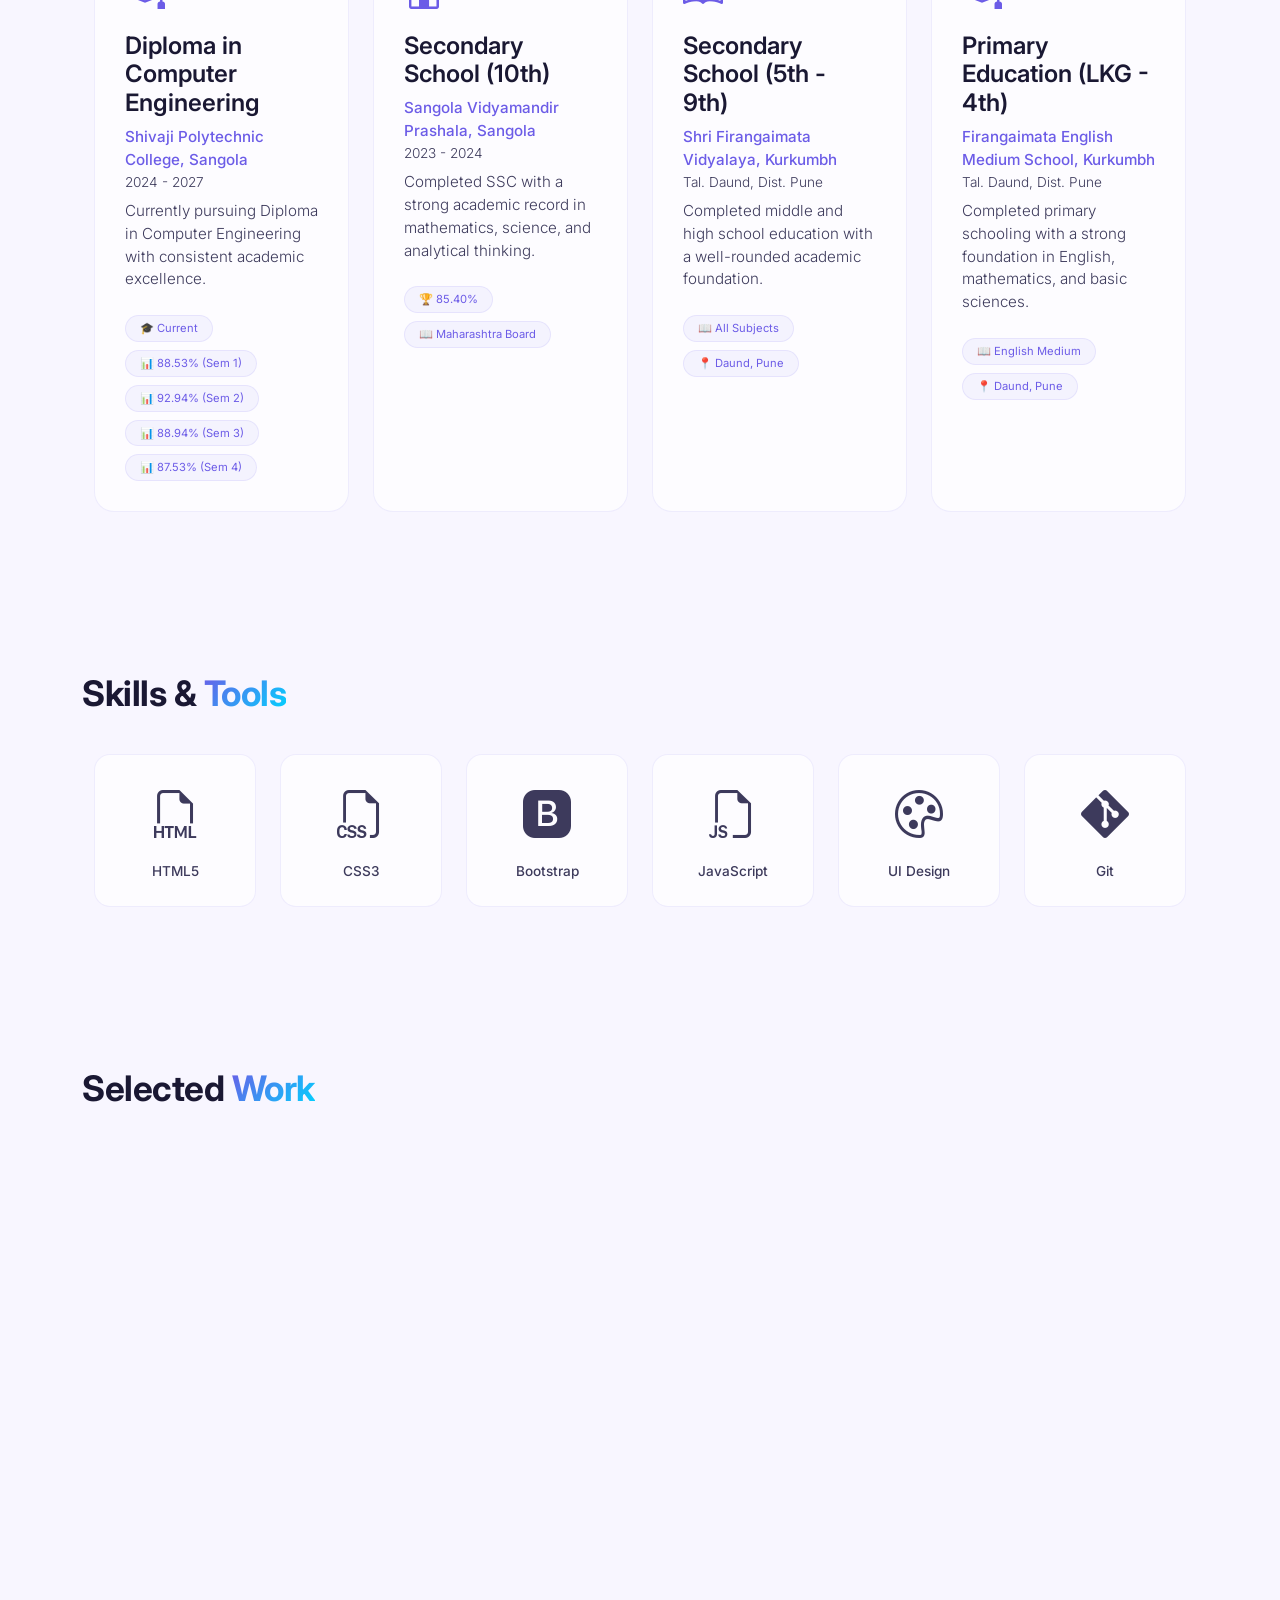
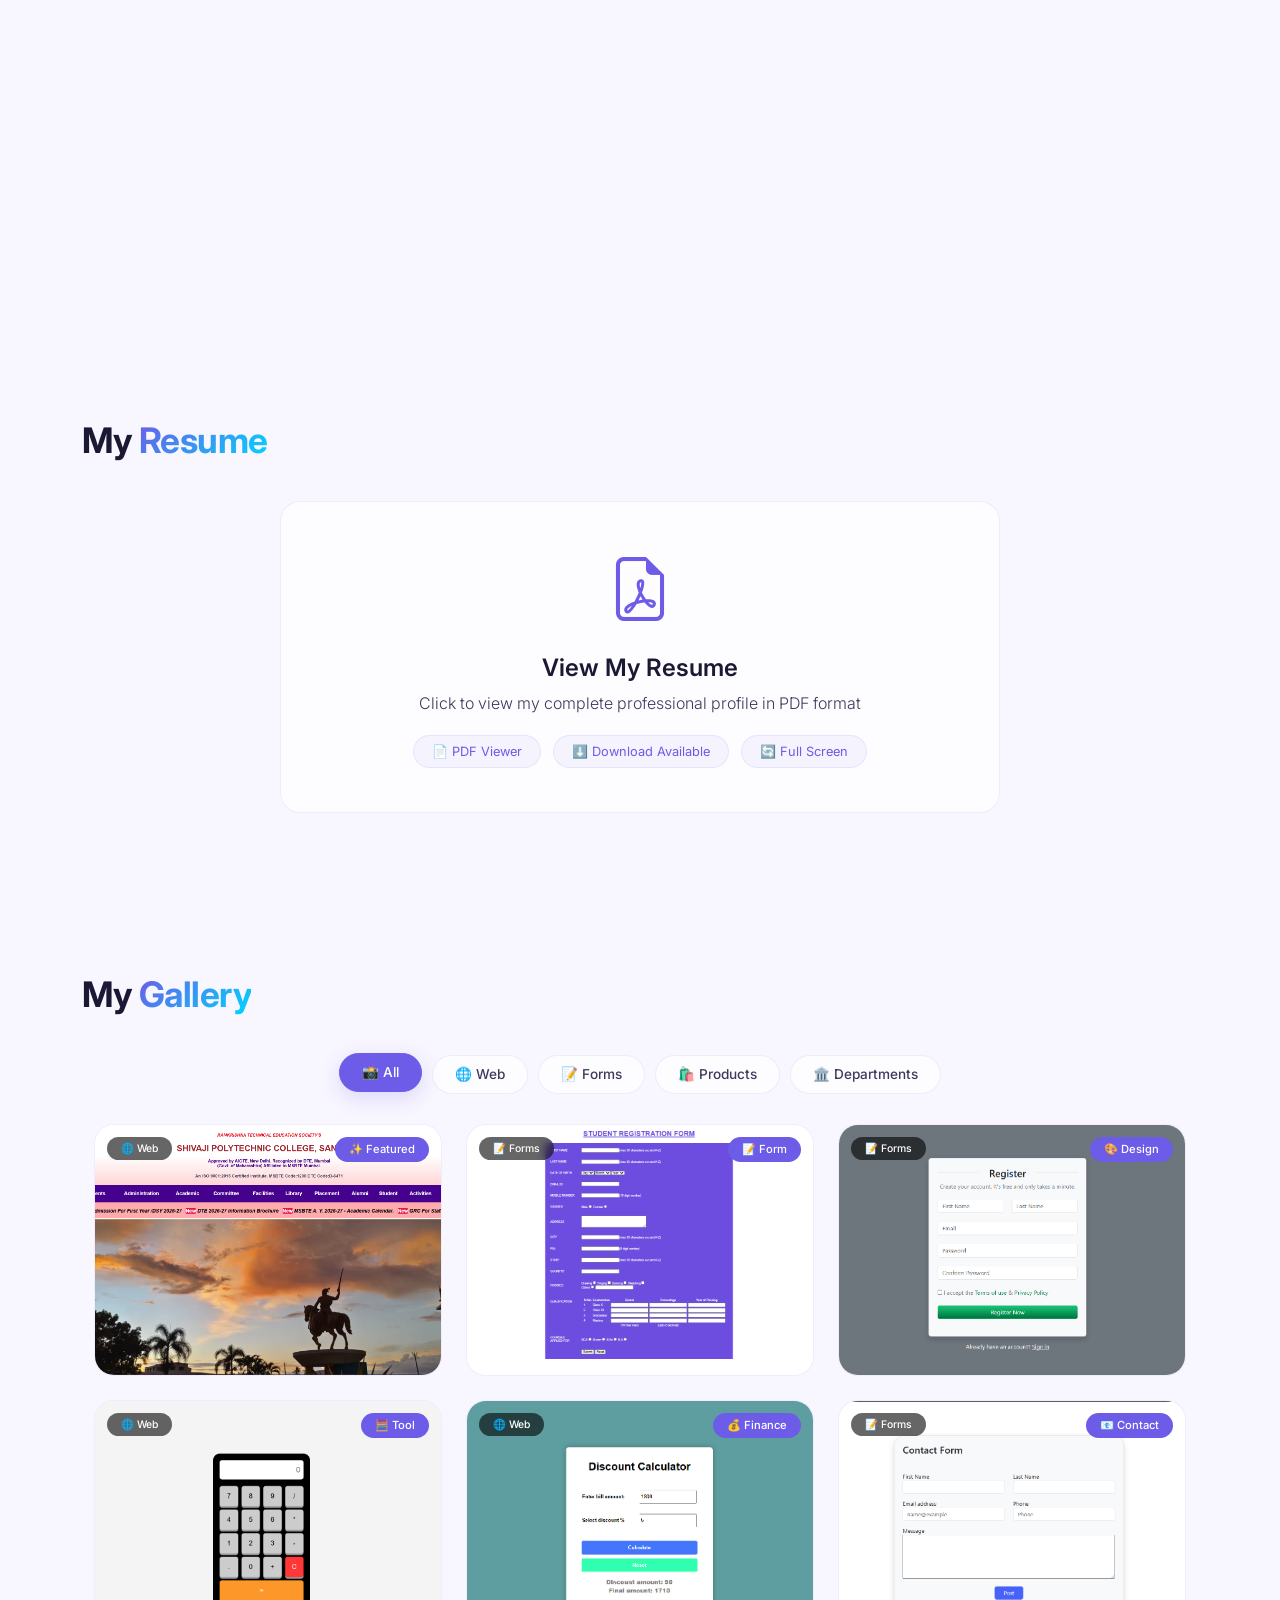
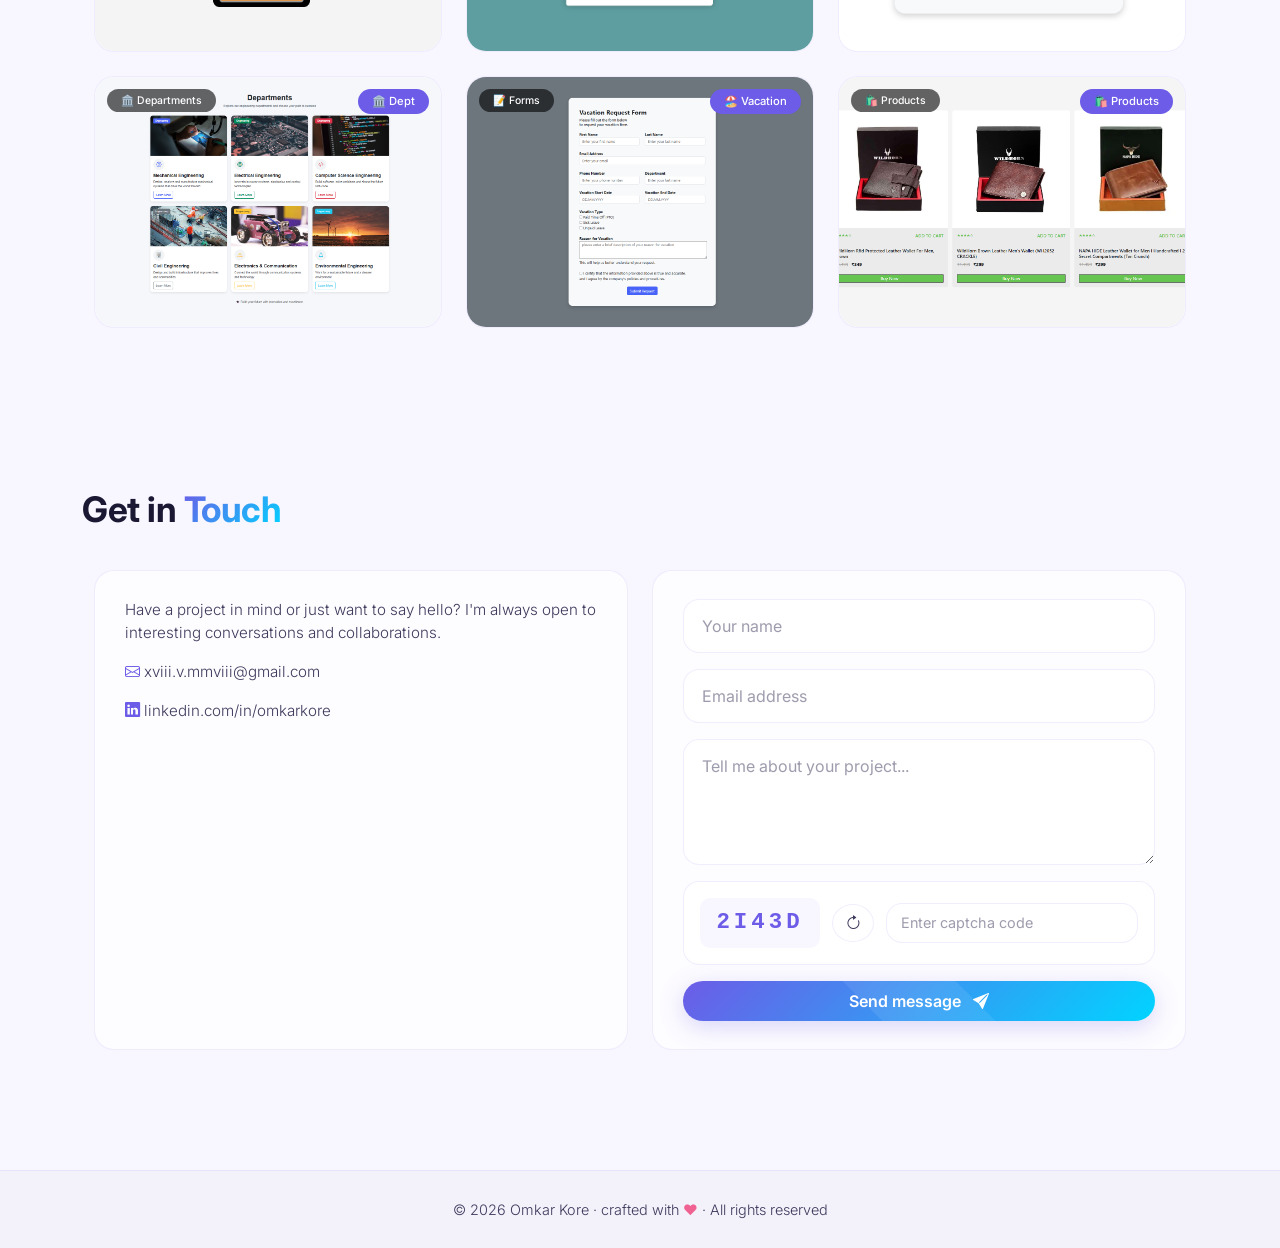
==== commit 68402274: "Update index.html" ====
--- a/index.html
+++ b/index.html
@@ -1567,7 +1567,7 @@
         <div class="modal-footer">
           <button type="button" class="btn-outline-soft" data-bs-dismiss="modal">Close</button>
           <!-- RESUME DOWNLOAD BUTTON WITH CORRECT PDF FILE -->
-          <a href="img/okr_files/Omkar_Kore_Resume.png" class="resume-download-btn" download target="_blank"><i class="bi bi-download"></i> Download PDF</a>
+          <a href="Omkar_Kore_Resume[1].pdf" class="resume-download-btn" download target="_blank"><i class="bi bi-download"></i> Download PDF</a>
         </div>
       </div>
     </div>
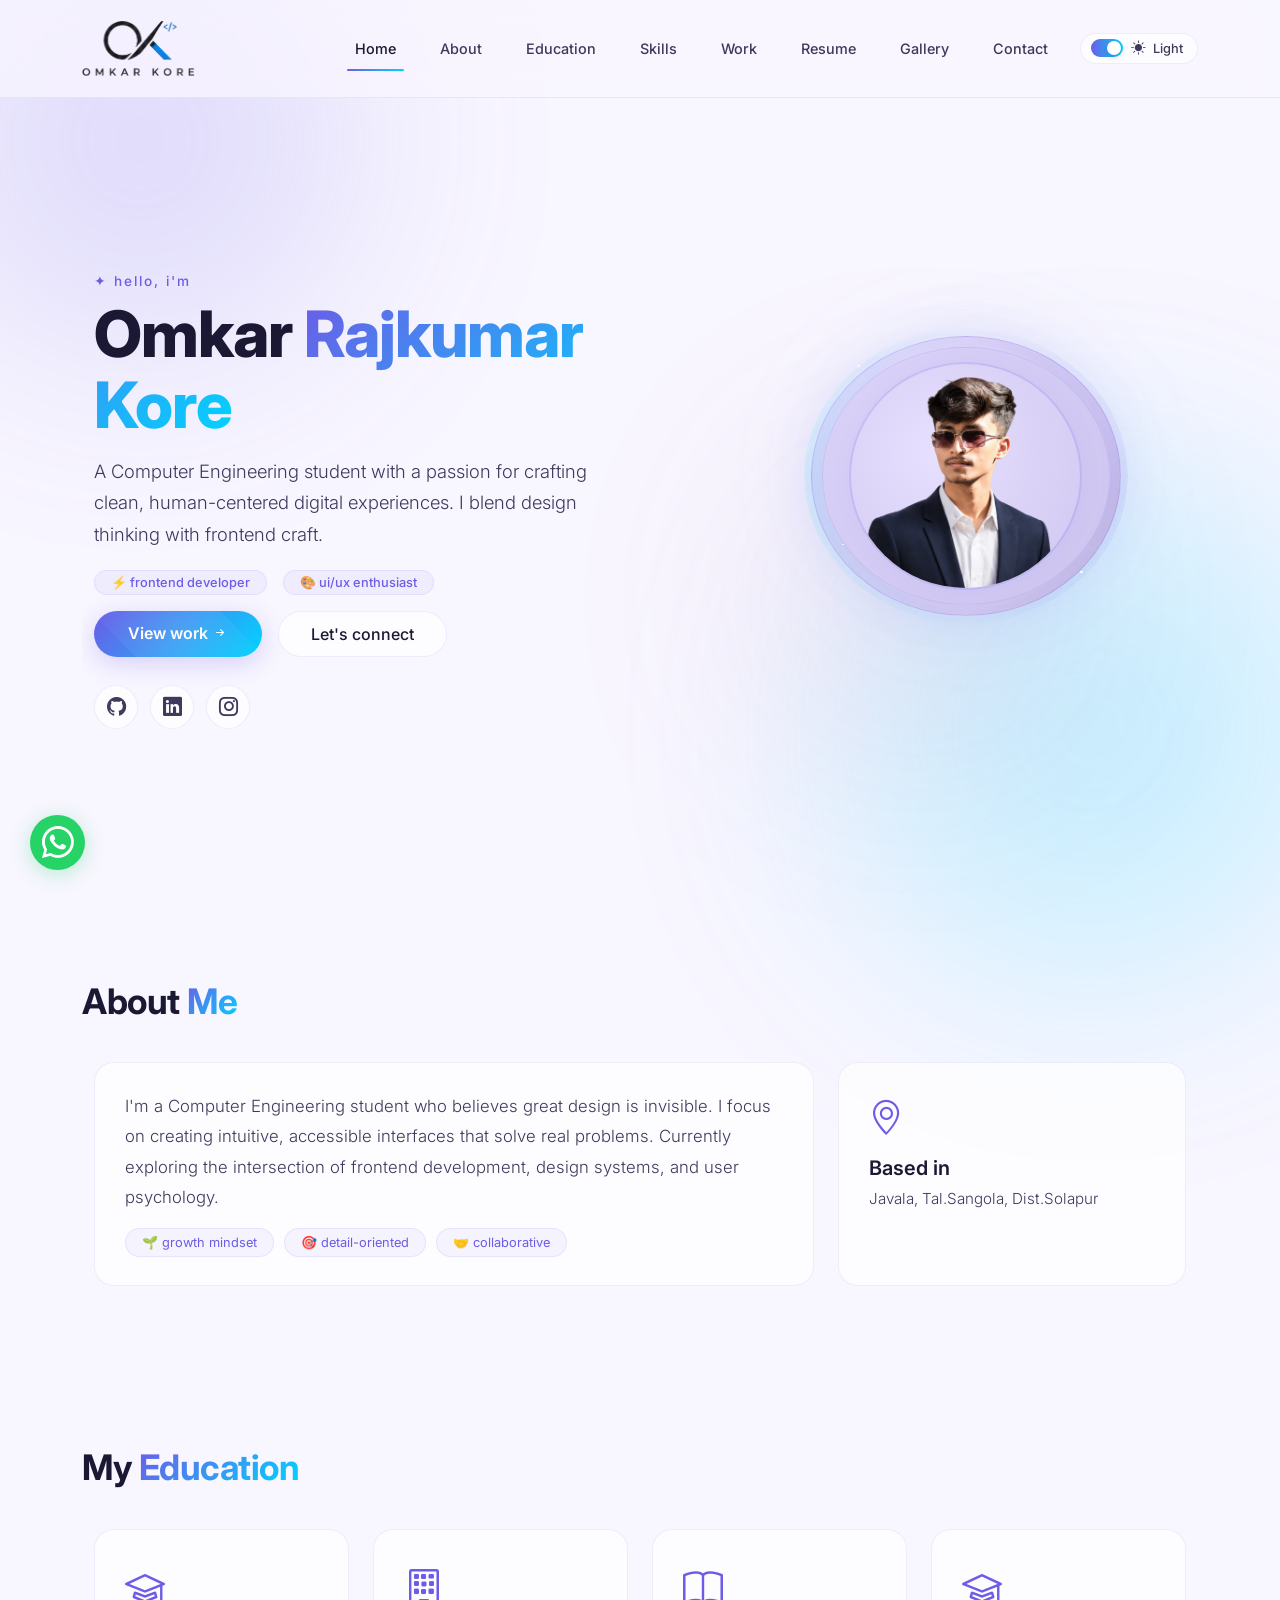
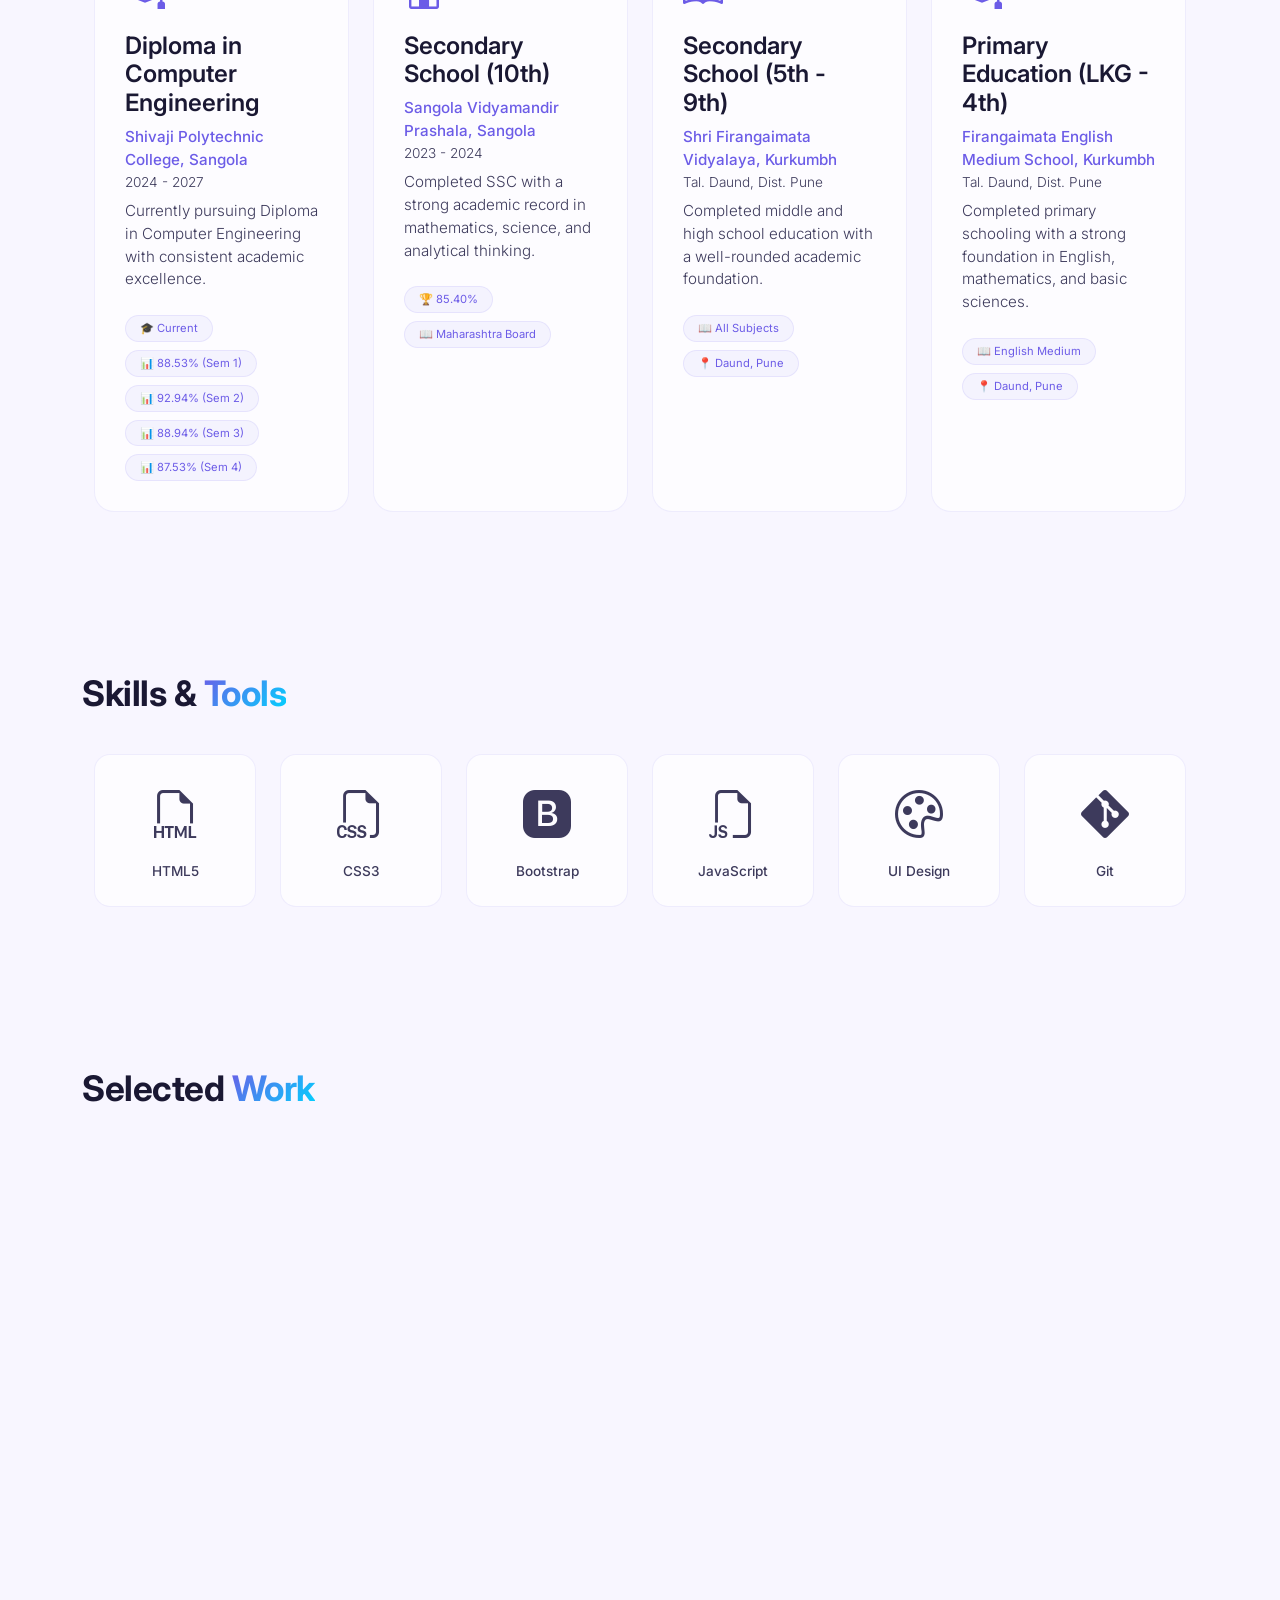
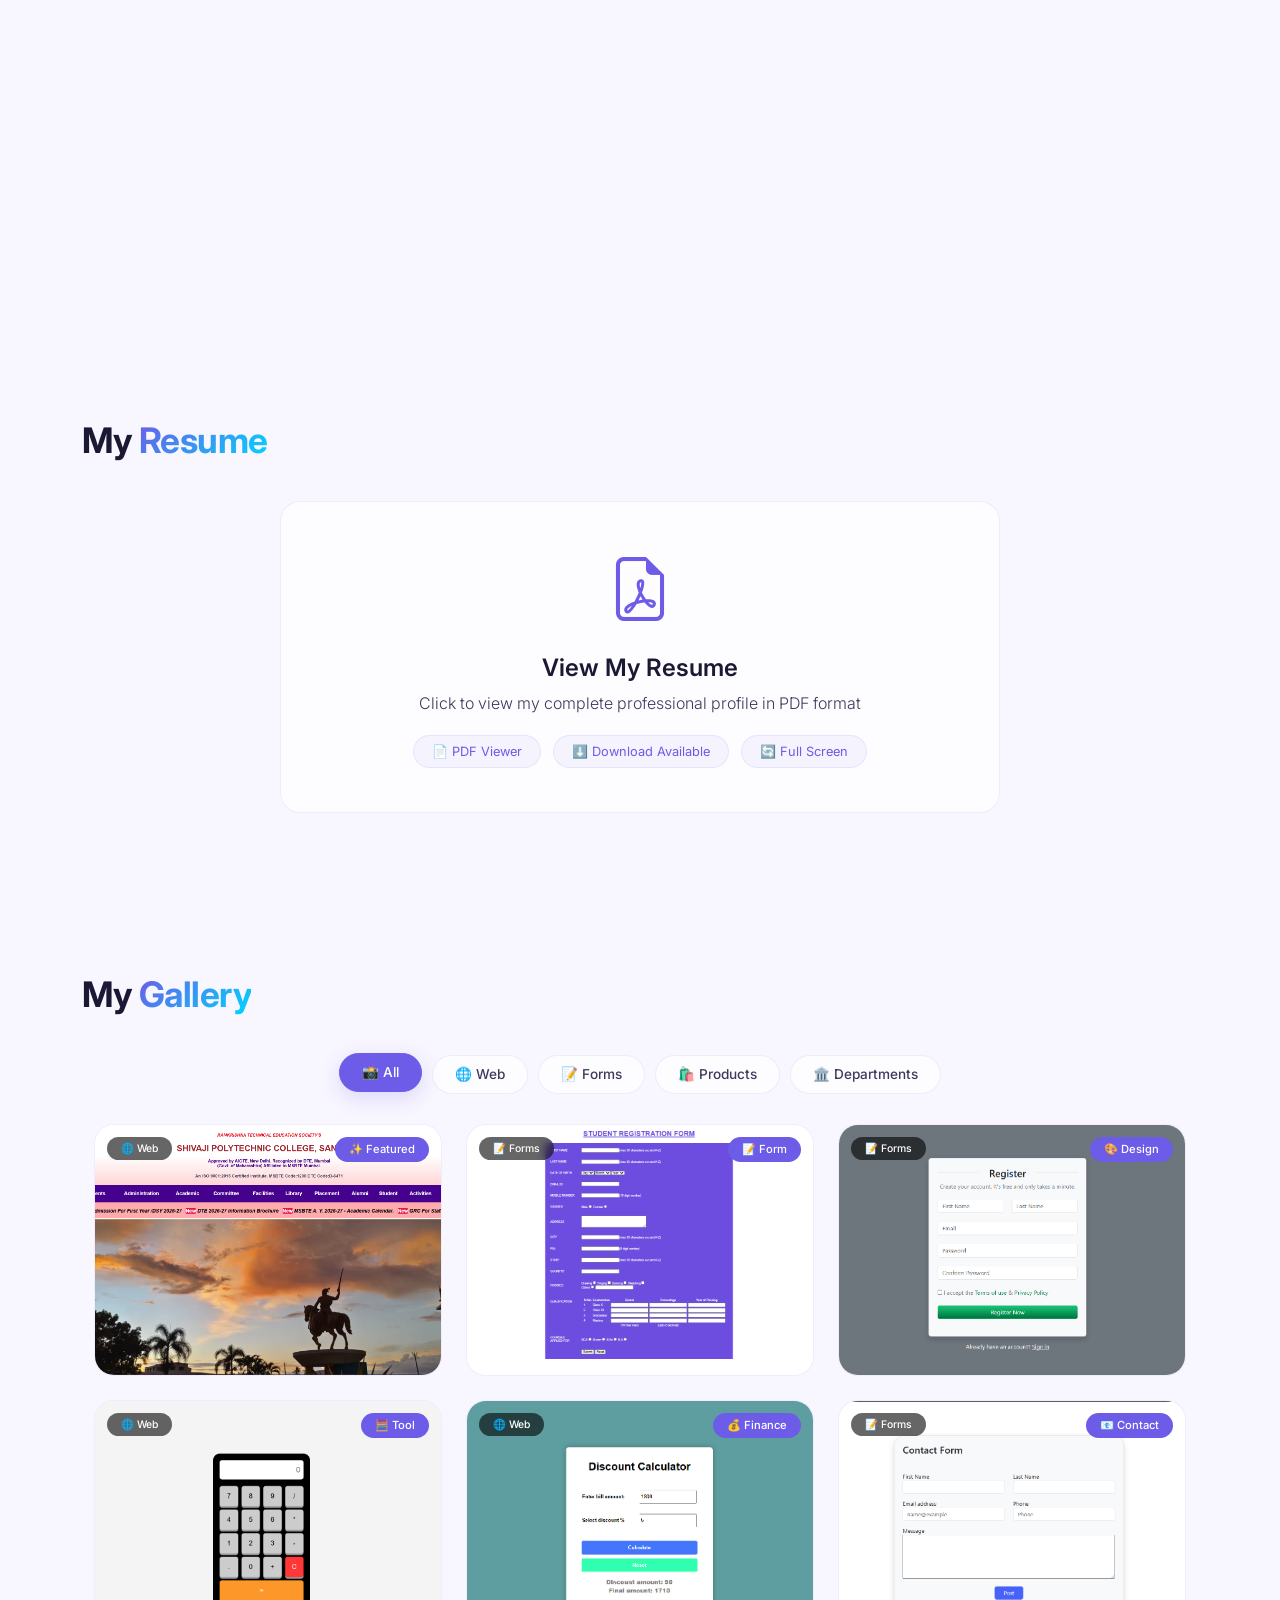
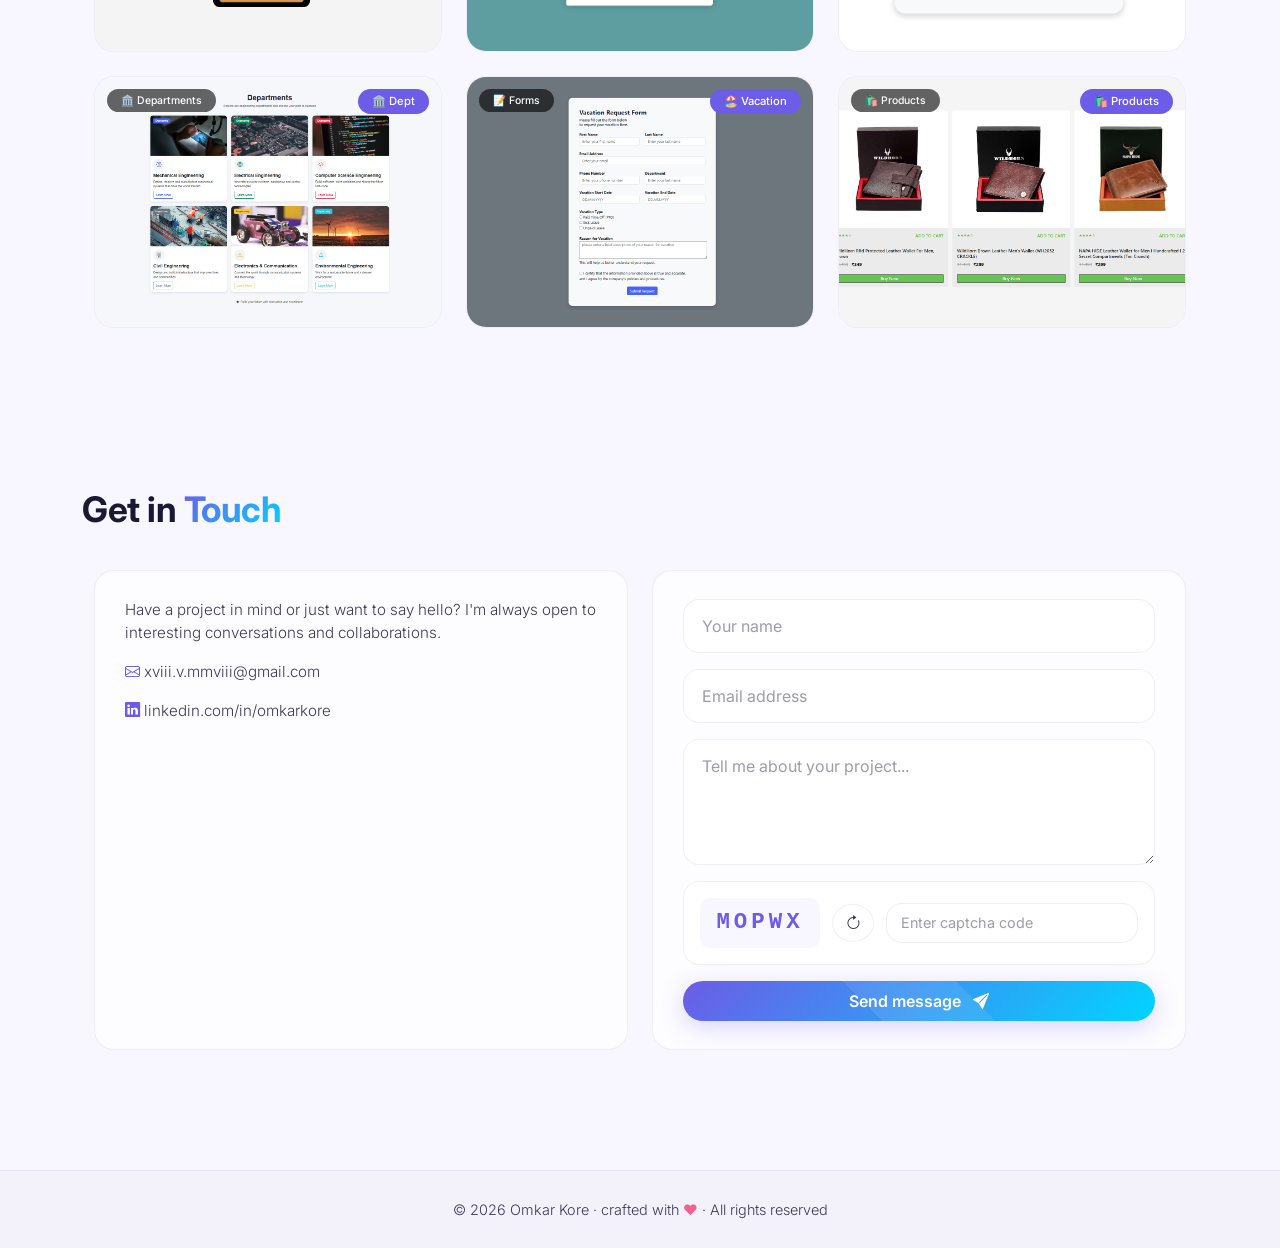
==== commit a92ed1b6: "Update index.html" ====
--- a/index.html
+++ b/index.html
@@ -1525,7 +1525,7 @@
         </div>
         <div class="modal-footer">
           <button type="button" class="btn-outline-soft" data-bs-dismiss="modal">Close</button>
-          <a href="#" target="_blank"></a>
+          <a href="#" class="resume-download-btn" id="projectOpenBtn" target="_blank"><i class="bi bi-box-arrow-up-right"></i></a>
         </div>
       </div>
     </div>
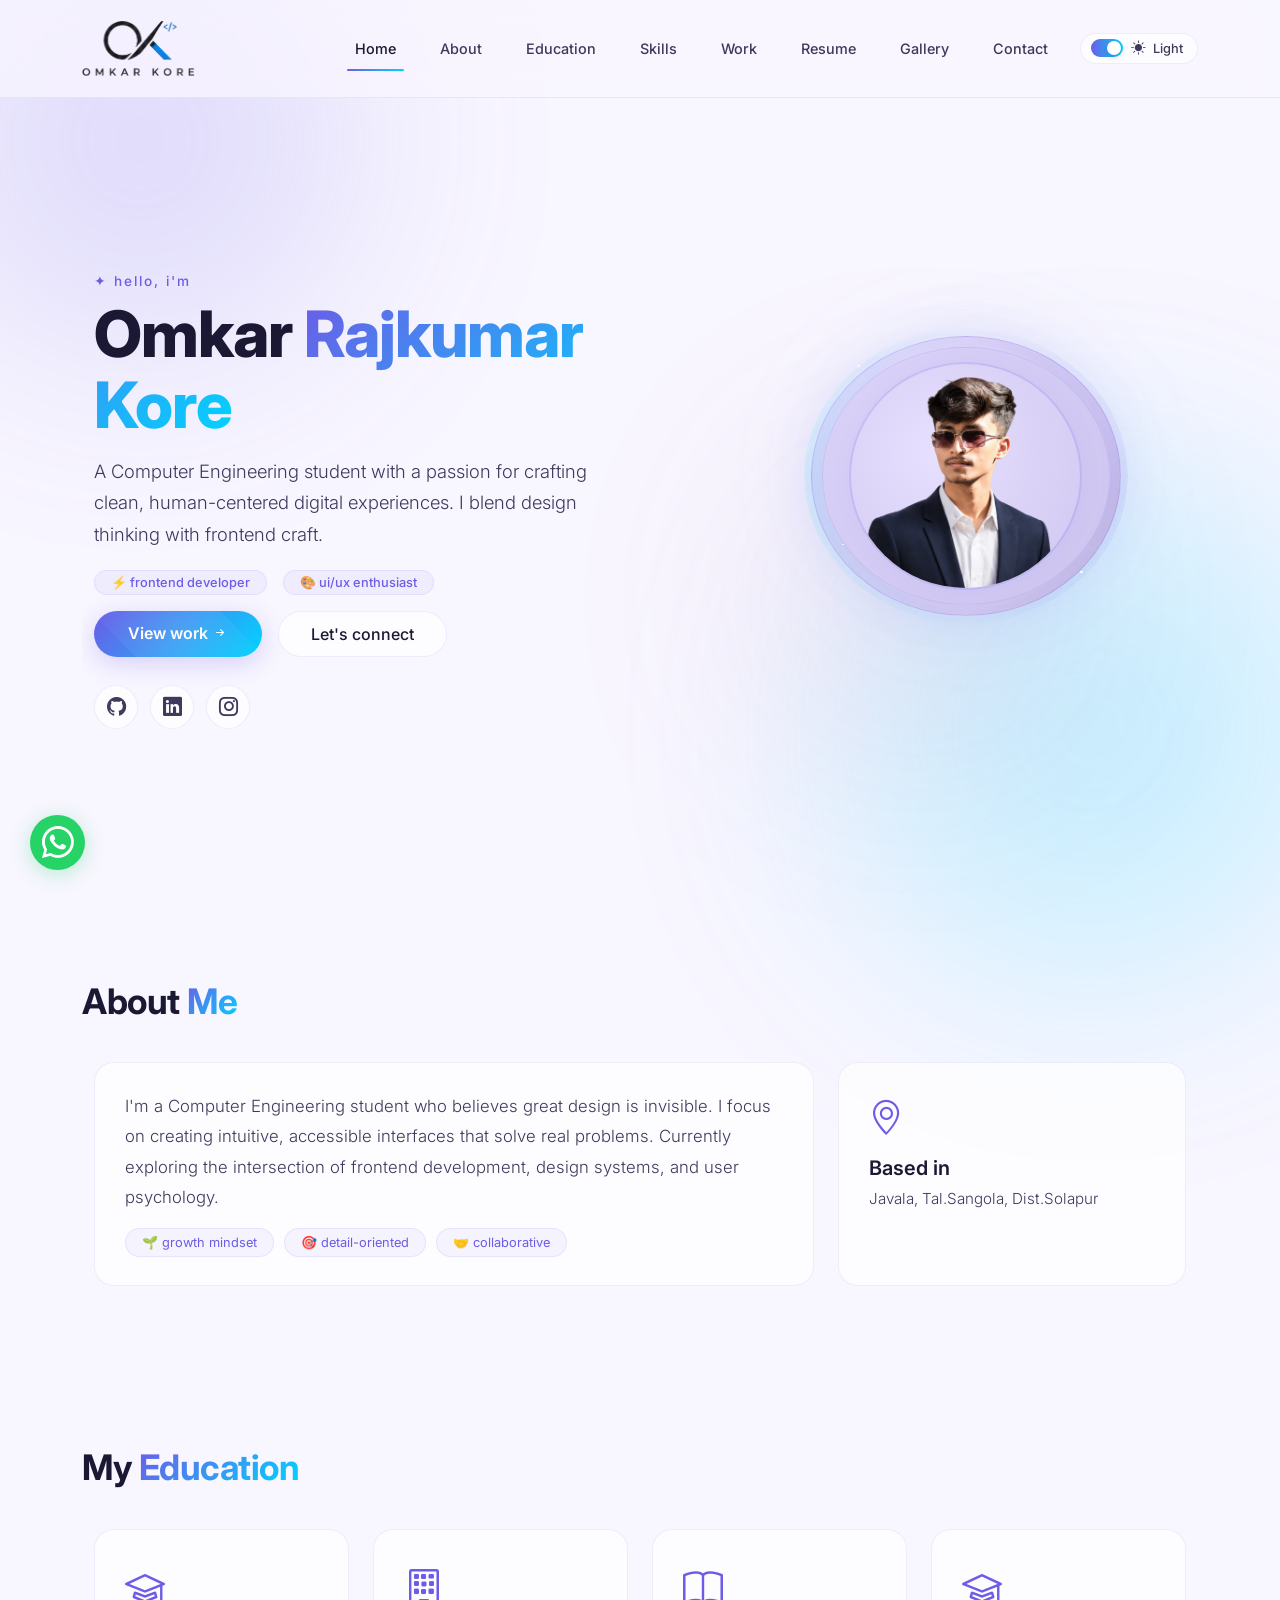
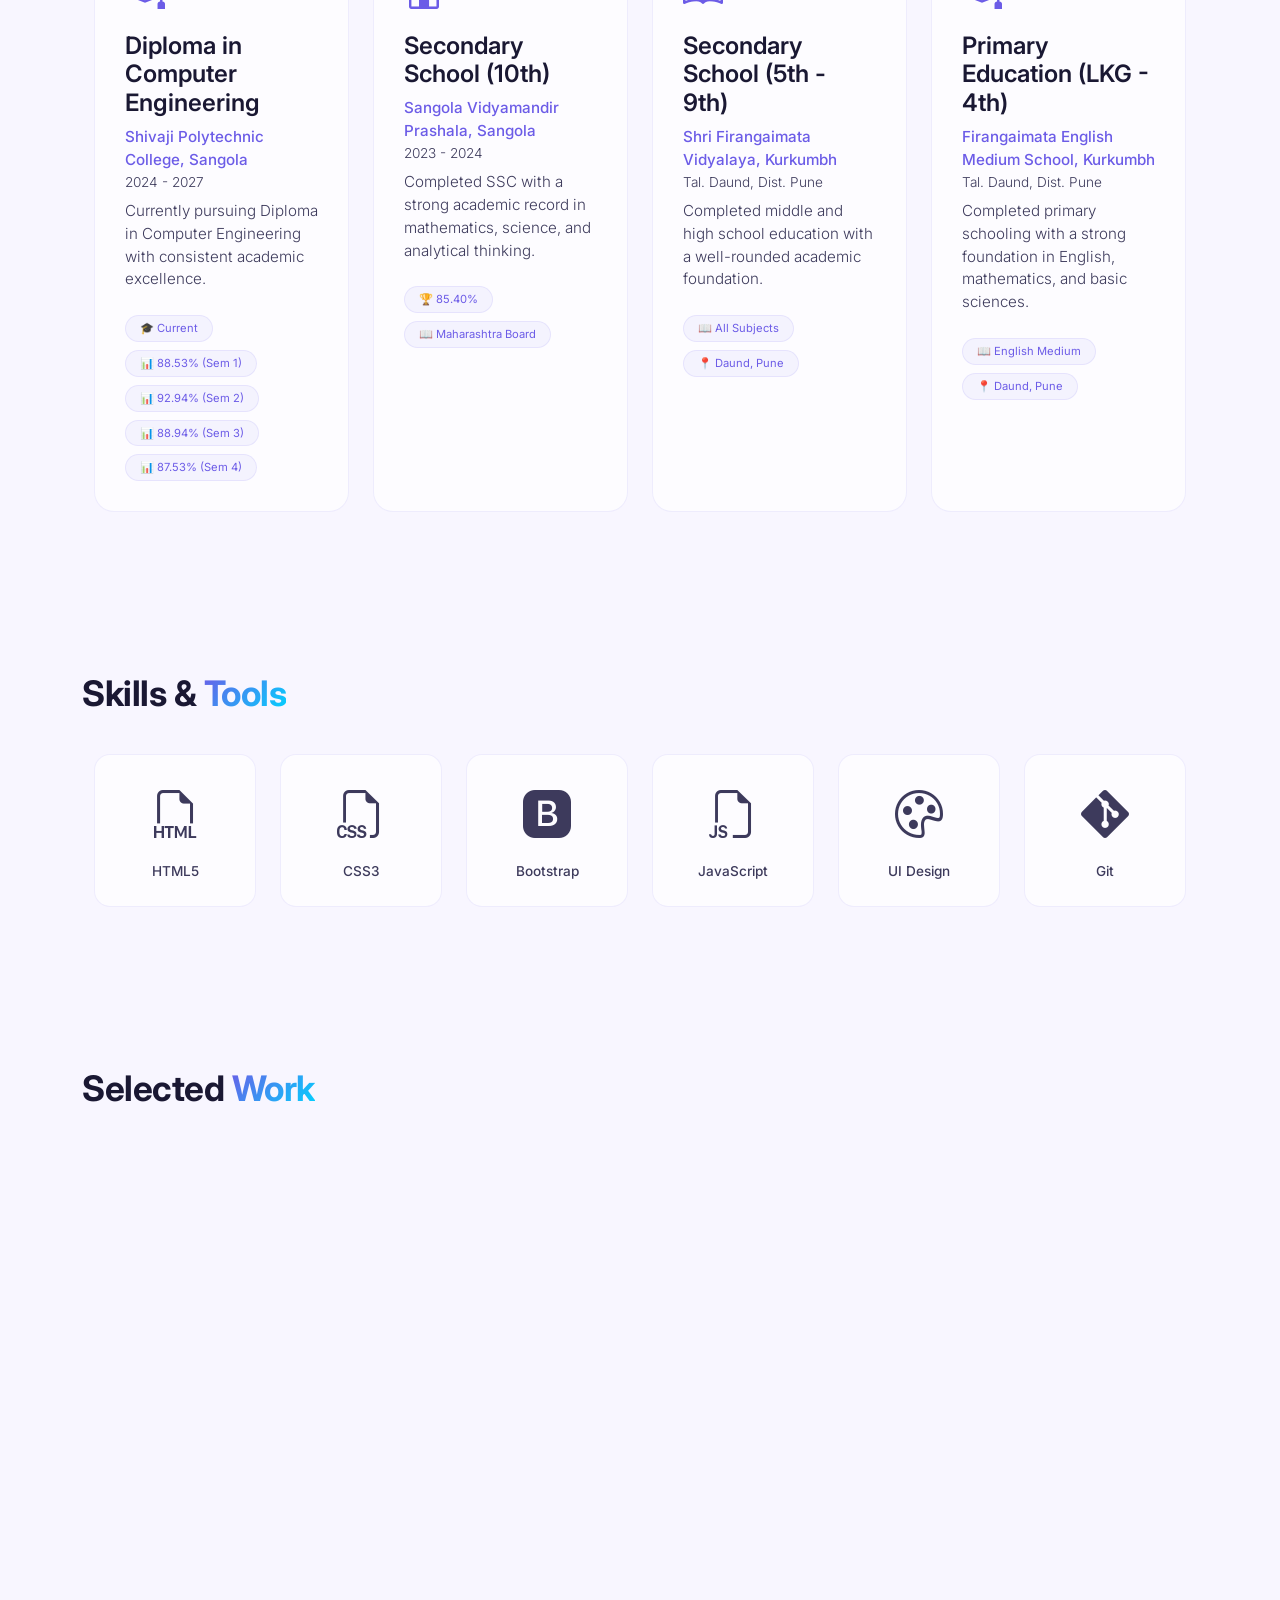
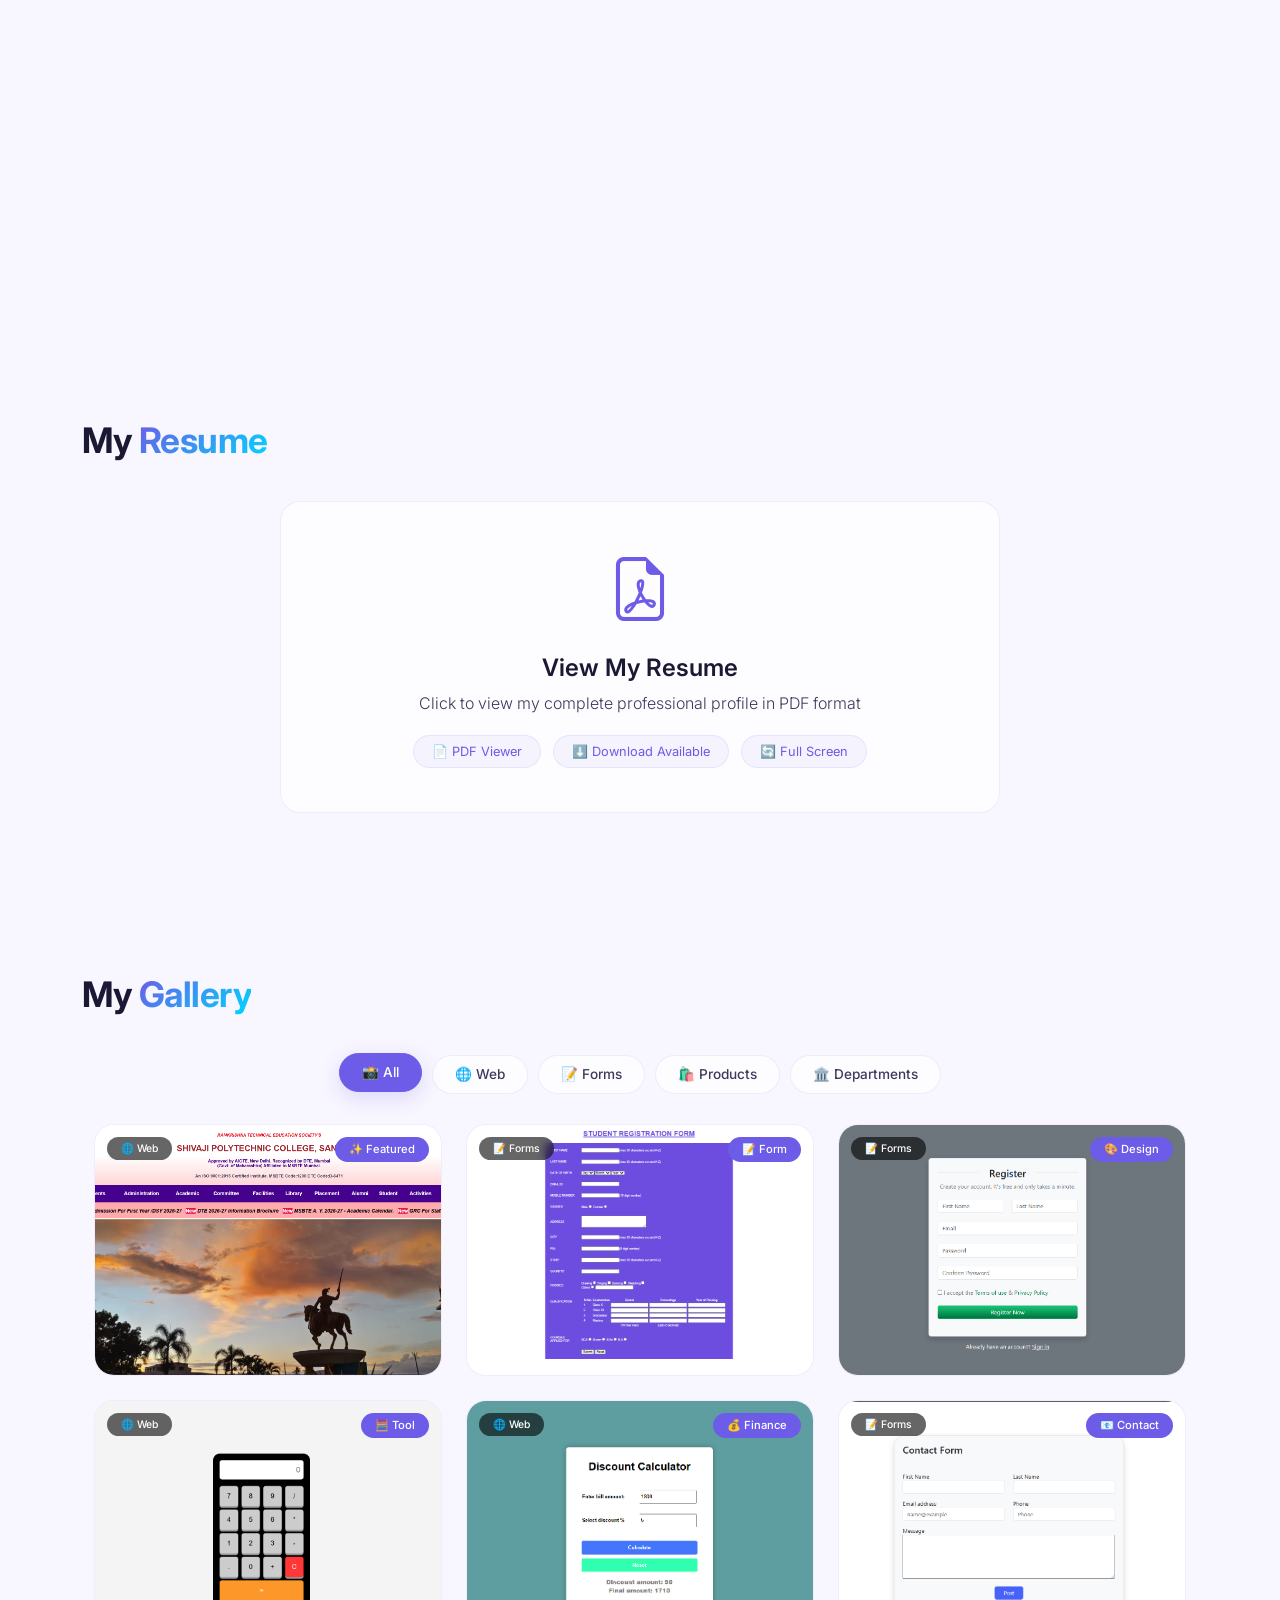
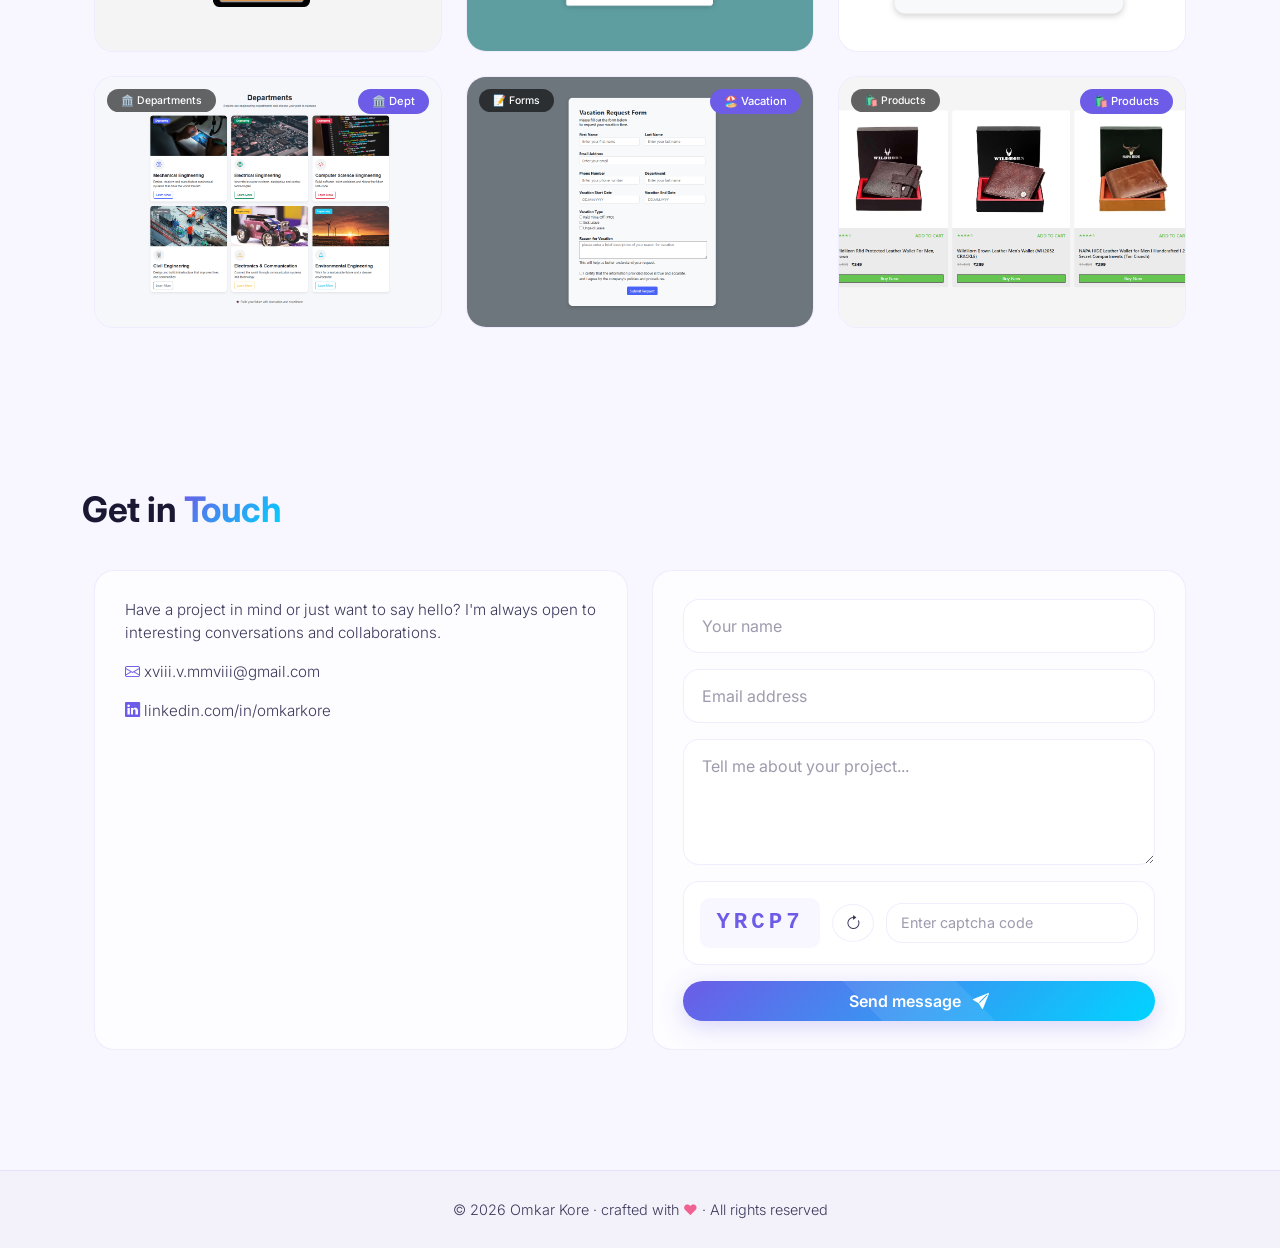
==== commit a444c274: "Update index.html" ====
--- a/index.html
+++ b/index.html
@@ -374,6 +374,8 @@
       border-color: transparent;
     }
     .social-icons a:hover i { color: #fff; }
+
+    
 
     /* sections */
     .section-space { padding: 80px 0; position: relative; z-index: 2; width: 100%; }
@@ -1241,6 +1243,275 @@
 [data-theme="light"] .profile-wrapper::after {
   background: radial-gradient(circle at 40% 40%, #e8e0ff, #d0c8f0 80%, #b8b0d0);
 }
+
+         /* ===== MOBILE: Increased Spacing, Bigger Profile, Same Ratio, Neat Alignment ===== */
+    
+    @media (max-width: 768px) {
+      .hero {
+        min-height: auto !important;
+        padding: 120px 0 30px !important; /* 🔥 Increased top padding */
+        overflow: hidden !important;
+      }
+      
+      .hero .container {
+        overflow: hidden !important;
+        padding-left: 20px !important;
+        padding-right: 20px !important;
+      }
+      
+      .hero .row {
+        display: flex !important;
+        flex-direction: column !important;
+        align-items: center !important;
+        text-align: center !important;
+        overflow: visible !important;
+        gap: 15px !important; /* 🔥 Increased from 5px to 15px */
+      }
+      
+      /* 🔥 Profile picture - BIGGER & MORE TOP SPACE */
+      .hero .row .profile-wrapper {
+        order: -1 !important;
+        width: 280px !important;
+        height: 280px !important; /* 🔥 Same width & height = 1:1 ratio */
+        margin: 80px auto 15px !important; /* 🔥 Increased top margin to 80px, bottom to 15px */
+        overflow: visible !important;
+        flex-shrink: 0 !important;
+        aspect-ratio: 1/1 !important; /* 🔥 Forces perfect 1:1 ratio */
+      }
+      
+      .profile-wrapper .profile-img {
+        width: 85% !important;
+        height: 85% !important;
+        object-fit: cover !important;
+        border-radius: 50% !important;
+      }
+      
+      /* 🔥 Text content - NEATLY ALIGNED */
+      .hero .row .col-lg-7 {
+        order: 1 !important;
+        width: 100% !important;
+        padding: 0 20px !important; /* 🔥 Increased padding */
+        margin-top: 0 !important;
+        display: flex !important;
+        flex-direction: column !important;
+        align-items: center !important;
+        text-align: center !important;
+      }
+      
+      /* 🔥 Force center on all children */
+      .hero .row .col-lg-7 * {
+        text-align: center !important;
+      }
+      
+      .hero .subtitle {
+        display: inline-block !important;
+        margin: 0 auto 12px !important; /* 🔥 Increased from 4px to 12px */
+        font-size: 0.85rem !important;
+        letter-spacing: 2px !important;
+        text-align: center !important;
+        width: auto !important;
+      }
+      
+      .hero h1 {
+        font-size: 2.5rem !important;
+        margin: 0 auto 15px !important; /* 🔥 Increased from 6px to 15px */
+        text-align: center !important;
+        line-height: 1.2 !important;
+        width: 100% !important;
+      }
+      
+      .hero h1 span {
+        display: inline-block !important;
+      }
+      
+      .hero .bio {
+        margin: 10px auto 18px !important; /* 🔥 Increased margins */
+        max-width: 90% !important;
+        font-size: 1rem !important;
+        line-height: 1.8 !important;
+        text-align: center !important;
+        padding: 0 5px !important;
+      }
+      
+      .hero .highlight {
+        font-size: 0.8rem !important;
+        padding: 6px 18px !important; /* 🔥 Increased padding */
+        margin: 0 !important;
+        text-align: center !important;
+        display: inline-flex !important;
+        align-items: center !important;
+        justify-content: center !important;
+        white-space: nowrap !important;
+      }
+      
+      .hero .d-flex.flex-wrap.gap-3 {
+        gap: 12px !important; /* 🔥 Increased from 8px to 12px */
+        justify-content: center !important;
+        align-items: center !important;
+        margin: 12px auto !important; /* 🔥 Increased from 4px to 12px */
+        width: 100% !important;
+        padding: 0 5px !important;
+      }
+      
+      .hero .btn-glow,
+      .hero .btn-outline-soft {
+        padding: 12px 32px !important; /* 🔥 Increased padding */
+        font-size: 1rem !important; /* 🔥 Increased font size */
+        margin: 0 !important;
+        text-align: center !important;
+        display: inline-flex !important;
+        align-items: center !important;
+        justify-content: center !important;
+        min-width: 140px !important;
+      }
+      
+      .hero .social-icons {
+        display: flex !important;
+        flex-wrap: wrap !important;
+        justify-content: center !important;
+        align-items: center !important;
+        margin: 20px auto 0 !important; /* 🔥 Increased from 12px to 20px */
+        gap: 16px !important; /* 🔥 Increased from 10px to 16px */
+        padding: 0 5px !important;
+        width: 100% !important;
+      }
+      
+      .hero .social-icons a {
+        width: 44px !important; /* 🔥 Increased from 38px to 44px */
+        height: 44px !important;
+        font-size: 1.2rem !important; /* 🔥 Increased from 1rem to 1.2rem */
+        margin: 0 !important;
+        display: flex !important;
+        align-items: center !important;
+        justify-content: center !important;
+        flex-shrink: 0 !important;
+      }
+    }
+    
+    @media (max-width: 576px) {
+      .hero {
+        padding: 100px 0 20px !important; /* 🔥 Increased top padding */
+      }
+      
+      .hero .row .profile-wrapper {
+        width: 240px !important;
+        height: 240px !important; /* 🔥 Same width & height = 1:1 ratio */
+        margin: 70px auto 15px !important; /* 🔥 Increased top margin */
+        aspect-ratio: 1/1 !important;
+      }
+      
+      .profile-wrapper .profile-img {
+        width: 82% !important;
+        height: 82% !important;
+        object-fit: cover !important;
+        border-radius: 50% !important;
+      }
+      
+      .hero .row .col-lg-7 {
+        padding: 0 15px !important;
+      }
+      
+      .hero .subtitle {
+        font-size: 0.8rem !important;
+        margin-bottom: 10px !important;
+      }
+      
+      .hero h1 {
+        font-size: 2.2rem !important;
+        margin-bottom: 12px !important;
+      }
+      
+      .hero .bio {
+        font-size: 0.95rem !important;
+        margin: 8px auto 15px !important;
+        max-width: 95% !important;
+        line-height: 1.7 !important;
+      }
+      
+      .hero .highlight {
+        font-size: 0.75rem !important;
+        padding: 5px 14px !important;
+      }
+      
+      .hero .d-flex.flex-wrap.gap-3 {
+        gap: 10px !important;
+        margin: 10px auto !important;
+      }
+      
+      .hero .btn-glow,
+      .hero .btn-outline-soft {
+        padding: 10px 28px !important;
+        font-size: 0.95rem !important;
+        min-width: 130px !important;
+      }
+      
+      .hero .social-icons {
+        margin-top: 18px !important;
+        gap: 14px !important;
+      }
+      
+      .hero .social-icons a {
+        width: 40px !important;
+        height: 40px !important;
+        font-size: 1.1rem !important;
+      }
+      
+      .hero .container {
+        padding-left: 15px !important;
+        padding-right: 15px !important;
+      }
+      
+      .hero .row {
+        gap: 12px !important;
+      }
+    }
+    
+    @media (max-width: 400px) {
+      .hero {
+        padding: 80px 0 15px !important;
+      }
+      
+      .hero .row .profile-wrapper {
+        width: 200px !important;
+        height: 200px !important; /* 🔥 Same width & height = 1:1 ratio */
+        margin: 60px auto 12px !important;
+        aspect-ratio: 1/1 !important;
+      }
+      
+      .profile-wrapper .profile-img {
+        width: 80% !important;
+        height: 80% !important;
+        object-fit: cover !important;
+        border-radius: 50% !important;
+      }
+      
+      .hero h1 {
+        font-size: 1.9rem !important;
+      }
+      
+      .hero .bio {
+        font-size: 0.9rem !important;
+        max-width: 100% !important;
+      }
+      
+      .hero .btn-glow,
+      .hero .btn-outline-soft {
+        padding: 8px 24px !important;
+        font-size: 0.9rem !important;
+        min-width: 120px !important;
+      }
+      
+      .hero .highlight {
+        font-size: 0.7rem !important;
+        padding: 4px 12px !important;
+      }
+      
+      .hero .social-icons a {
+        width: 36px !important;
+        height: 36px !important;
+        font-size: 1rem !important;
+      }
+    }
   </style>
 </head>
 <body>
@@ -1284,47 +1555,52 @@
   </nav>
 
   <!-- ===== HERO ===== -->
-  <section id="home" class="hero">
-    <div class="container">
-      <div class="row align-items-center gy-5">
-        <div class="col-12 col-lg-7" data-aos="fade-right" data-aos-duration="1000">
-          <div class="subtitle">✦ hello, i'm</div>
-          <h1>Omkar <span>Rajkumar Kore</span></h1>
-          <p class="bio">A Computer Engineering student with a passion for crafting clean, human-centered digital experiences. I blend design thinking with frontend craft.</p>
-          <div class="d-flex flex-wrap gap-3 mb-3">
-            <span class="highlight">⚡ frontend developer</span>
-            <span class="highlight">🎨 ui/ux enthusiast</span>
-          </div>
-          <div class="d-flex flex-wrap gap-3 mt-3">
-            <a href="#projects" class="btn-glow">View work <i class="bi bi-arrow-right-short"></i></a>
-            <a href="#contact" class="btn-outline-soft">Let's connect</a>
-          </div>
-          <div class="social-icons">
-            <a href="https://github.com/korex-codez" data-bs-toggle="tooltip" title="GitHub" target="_blank"><i class="bi bi-github"></i></a>
-            <a href="https://www.linkedin.com/in/omkar-kore-77a860419/" data-bs-toggle="tooltip" title="LinkedIn" target="_blank"><i class="bi bi-linkedin"></i></a>
-            <a href="https://www.instagram.com/its._.omkar._.18?igsh=ZmFtYndwcWFxbnY=" data-bs-toggle="tooltip" title="Instagram" target="_blank"><i class="bi bi-instagram"></i></a>
-          </div>
-        </div>
-        <!-- ===== PROFILE PICTURE WITH SPACE HOLE EFFECT ===== -->
-<!-- Place this inside your hero section where you want the profile image to appear -->
-
-<div class="col-12 col-lg-7 profile-wrapper" data-aos="fade-right" data-aos-duration="1000">
-  <!-- Twinkling stars (decorative) -->
-  <span class="star"></span>
-  <span class="star"></span>
-  <span class="star"></span>
-  <span class="star"></span>
-  <span class="star"></span>
-  <span class="star"></span>
-  <span class="star"></span>
-  <span class="star"></span>
-  
-  <!-- Your profile image - CHANGE THE SRC TO YOUR IMAGE PATH -->
-  <img src="img/ok.png" alt="Omkar" class="profile-img" />
-</div>
+<section id="home" class="hero">
+  <div class="container">
+    <div class="row align-items-center gy-5">
+      
+      <!-- LEFT COLUMN: Text Content -->
+      <div class="col-lg-7" data-aos="fade-right" data-aos-duration="1000">
+        <div class="subtitle">✦ hello, i'm</div>
+        <h1>Omkar <span>Rajkumar Kore</span></h1>
+        <p class="bio">A Computer Engineering student with a passion for crafting clean, human-centered digital experiences. I blend design thinking with frontend craft.</p>
+        
+        <div class="d-flex flex-wrap gap-3 mb-3">
+          <span class="highlight">⚡ frontend developer</span>
+          <span class="highlight">🎨 ui/ux enthusiast</span>
+        </div>
+        
+        <div class="d-flex flex-wrap gap-3 mt-3">
+          <a href="#projects" class="btn-glow">View work <i class="bi bi-arrow-right-short"></i></a>
+          <a href="#contact" class="btn-outline-soft">Let's connect</a>
+        </div>
+        
+        <div class="social-icons">
+          <a href="https://github.com/korex-codez" data-bs-toggle="tooltip" title="GitHub" target="_blank"><i class="bi bi-github"></i></a>
+          <a href="https://www.linkedin.com/in/omkar-kore-77a860419/" data-bs-toggle="tooltip" title="LinkedIn" target="_blank"><i class="bi bi-linkedin"></i></a>
+          <a href="https://www.instagram.com/its._.omkar._.18?igsh=ZmFtYndwcWFxbnY=" data-bs-toggle="tooltip" title="Instagram" target="_blank"><i class="bi bi-instagram"></i></a>
+        </div>
       </div>
+      
+      <!-- RIGHT COLUMN: Profile Picture -->
+      <div class="col-lg-5 profile-wrapper" data-aos="fade-left" data-aos-duration="1000">
+        <!-- Twinkling stars (decorative) -->
+        <span class="star"></span>
+        <span class="star"></span>
+        <span class="star"></span>
+        <span class="star"></span>
+        <span class="star"></span>
+        <span class="star"></span>
+        <span class="star"></span>
+        <span class="star"></span>
+        
+        <!-- Profile image -->
+        <img src="img/ok.png" alt="Omkar Kore" class="profile-img" />
+      </div>
+      
     </div>
-  </section>
+  </div>
+</section>
 
   <!-- ===== ABOUT ===== -->
   <section id="about" class="section-space">
